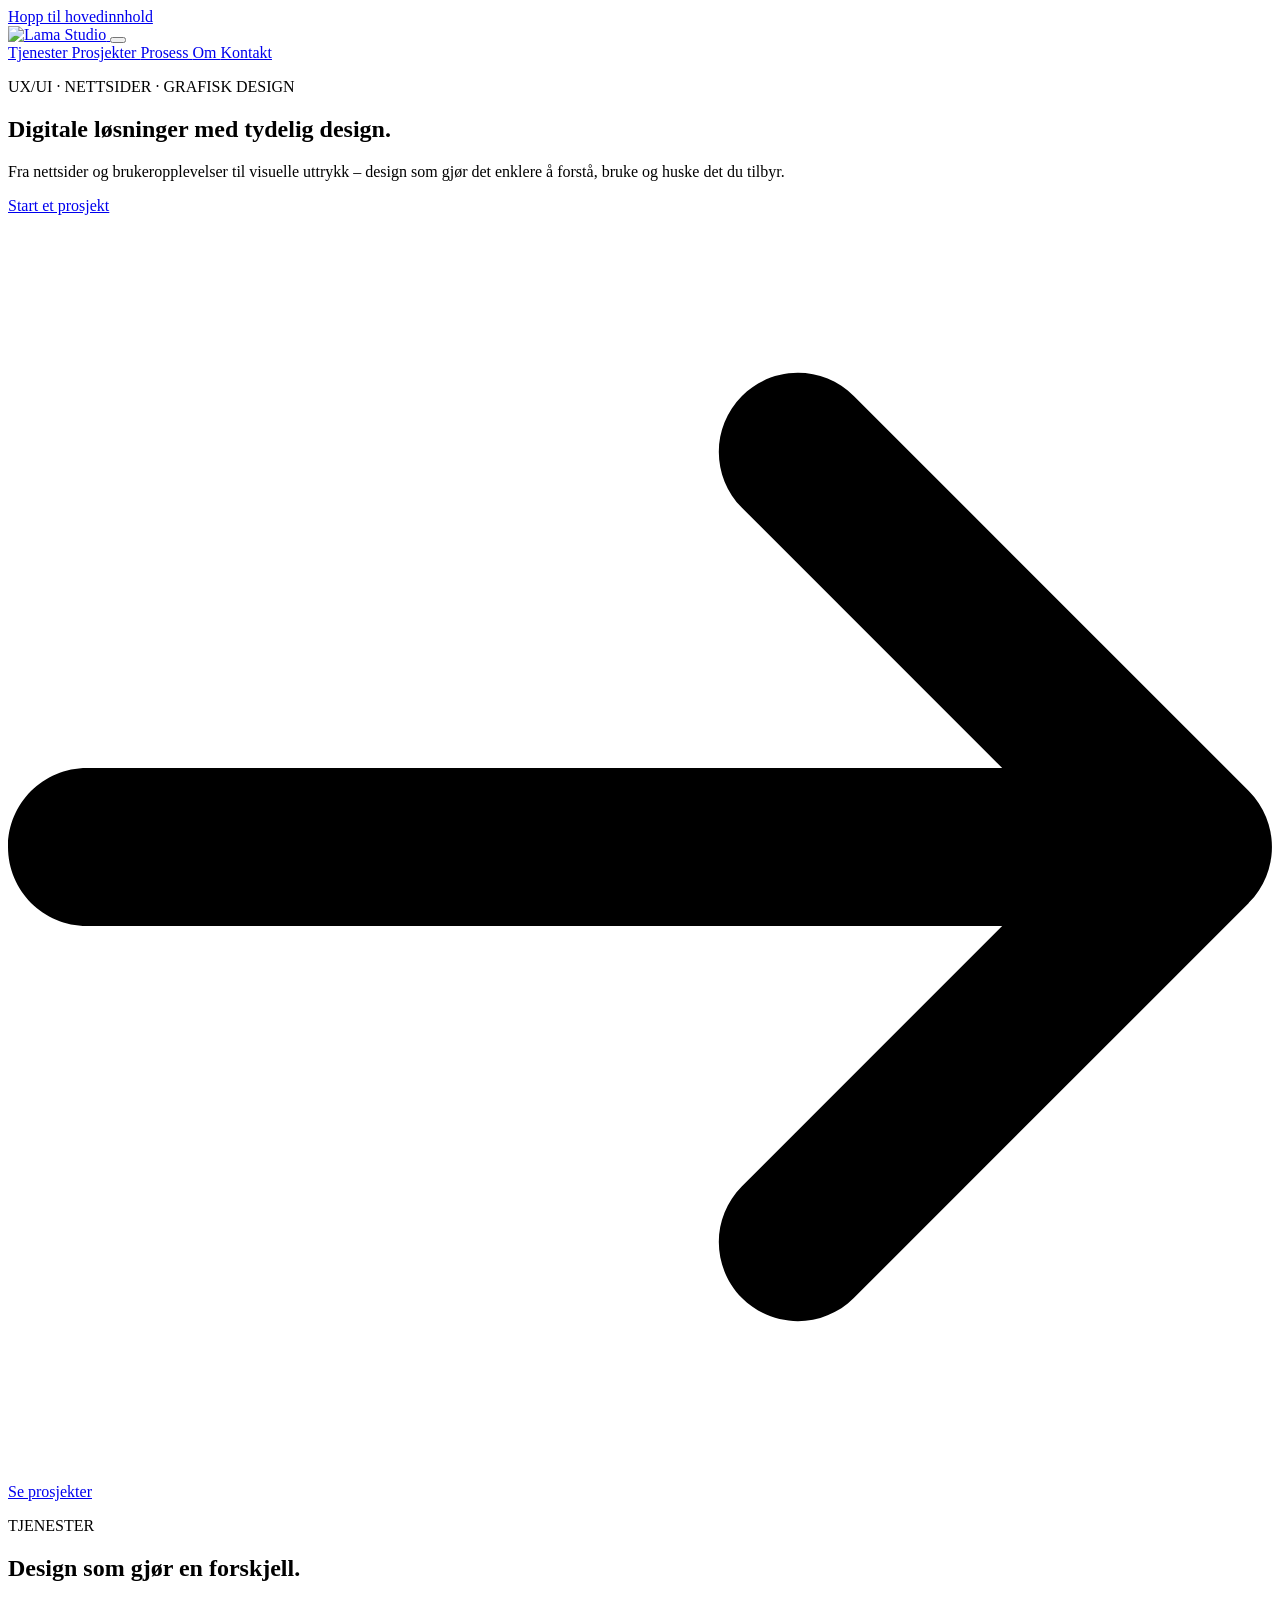
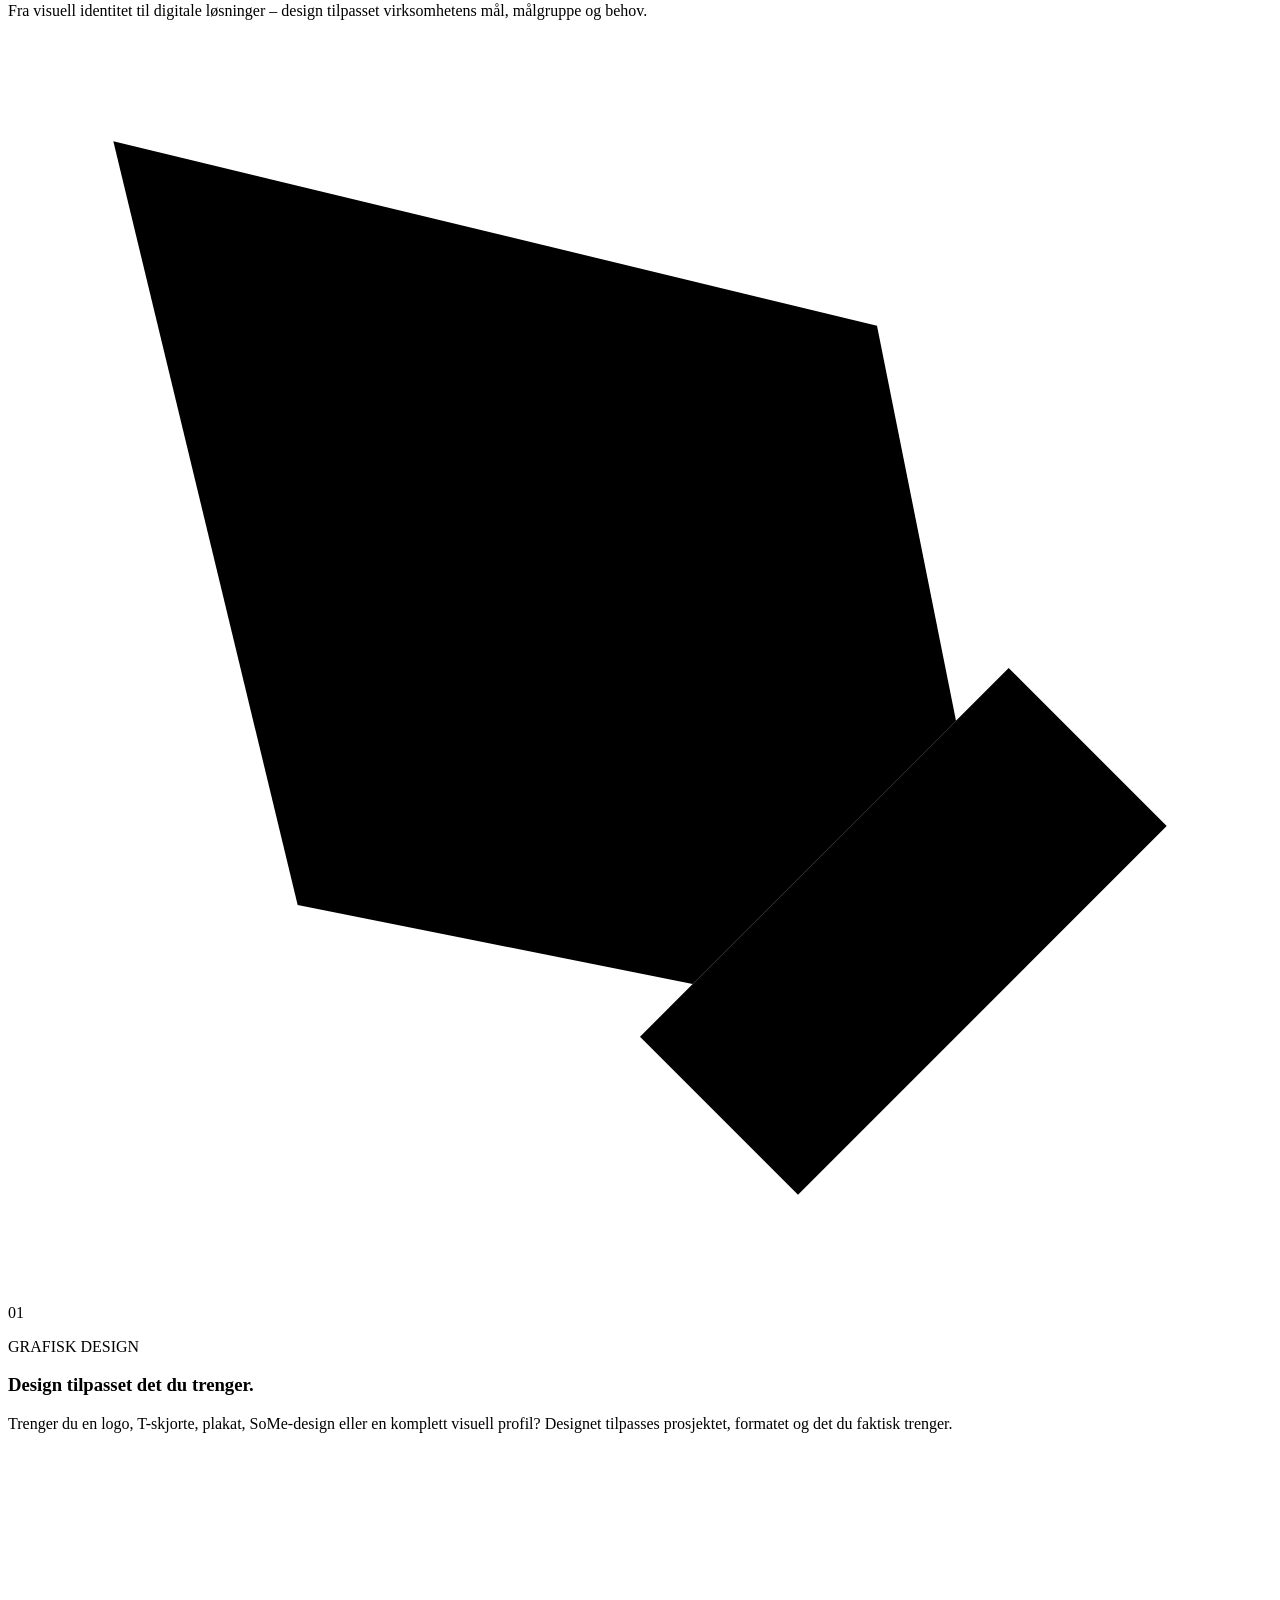
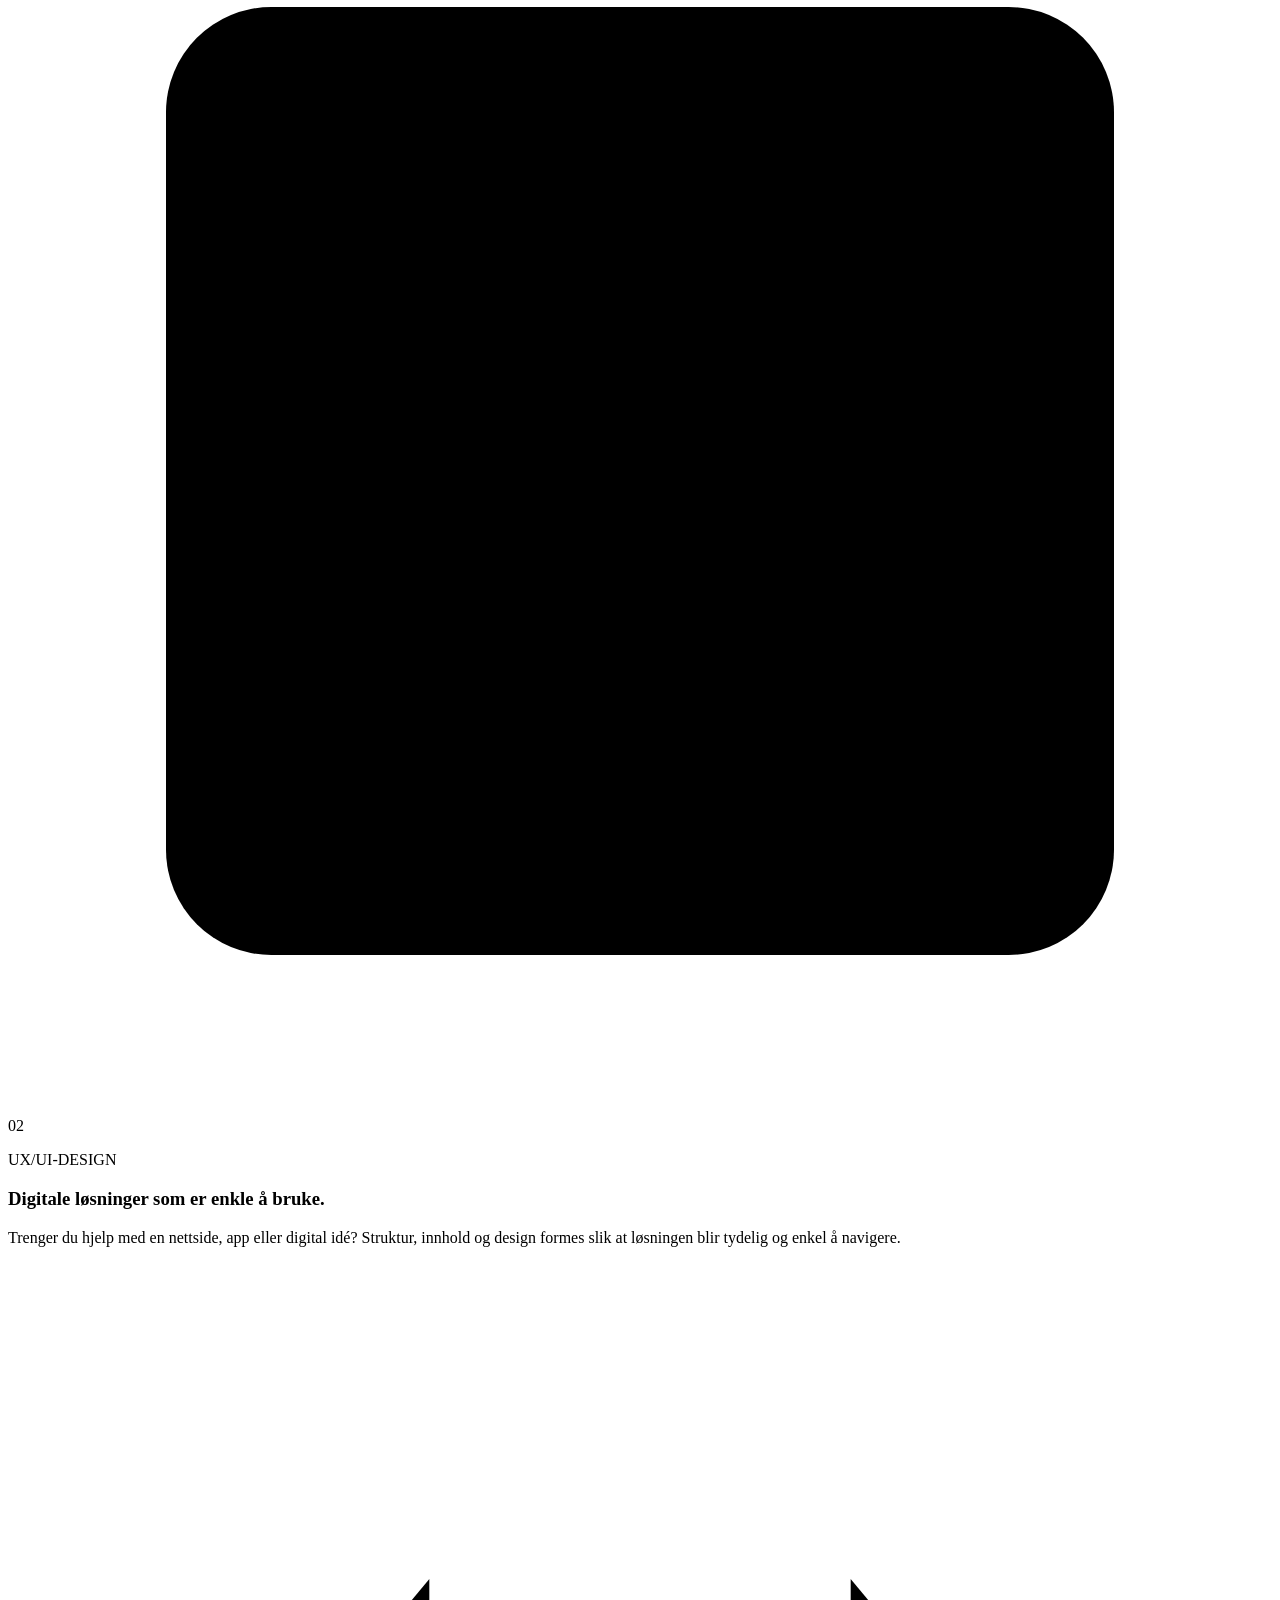
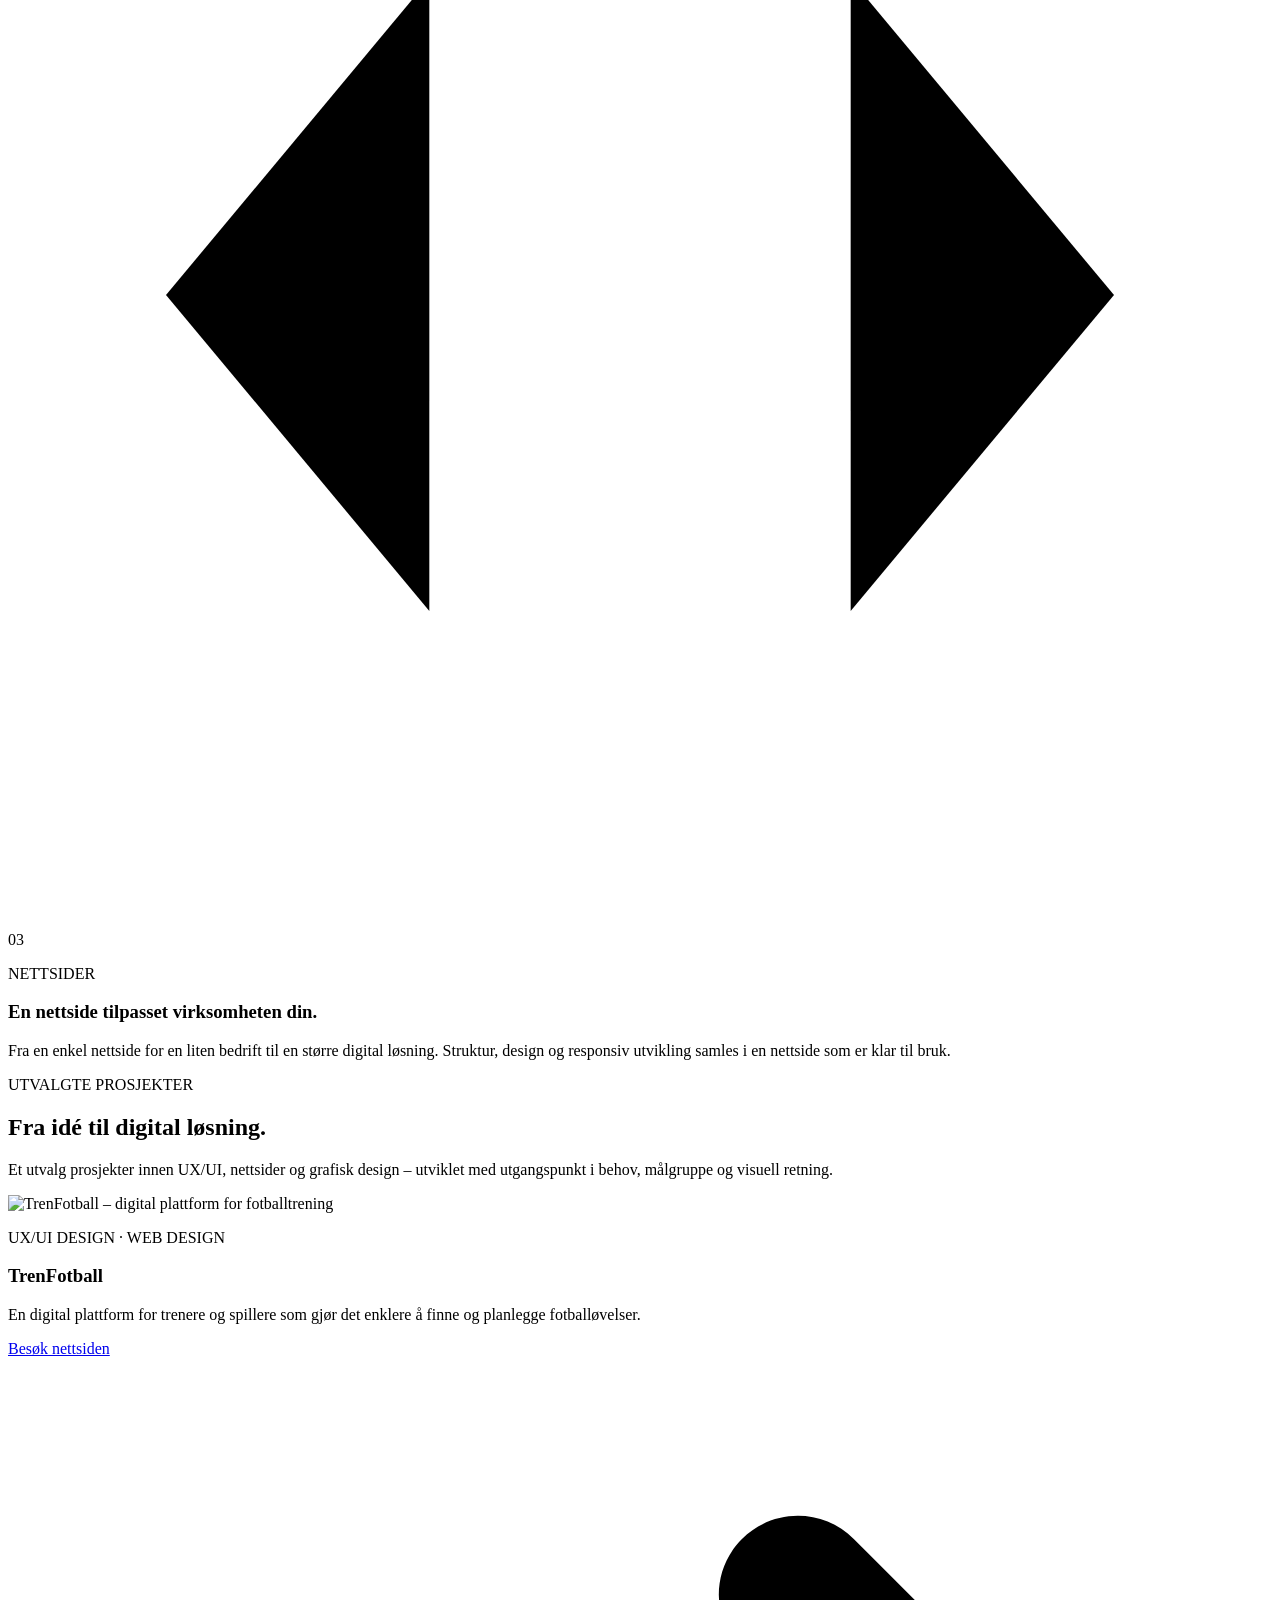
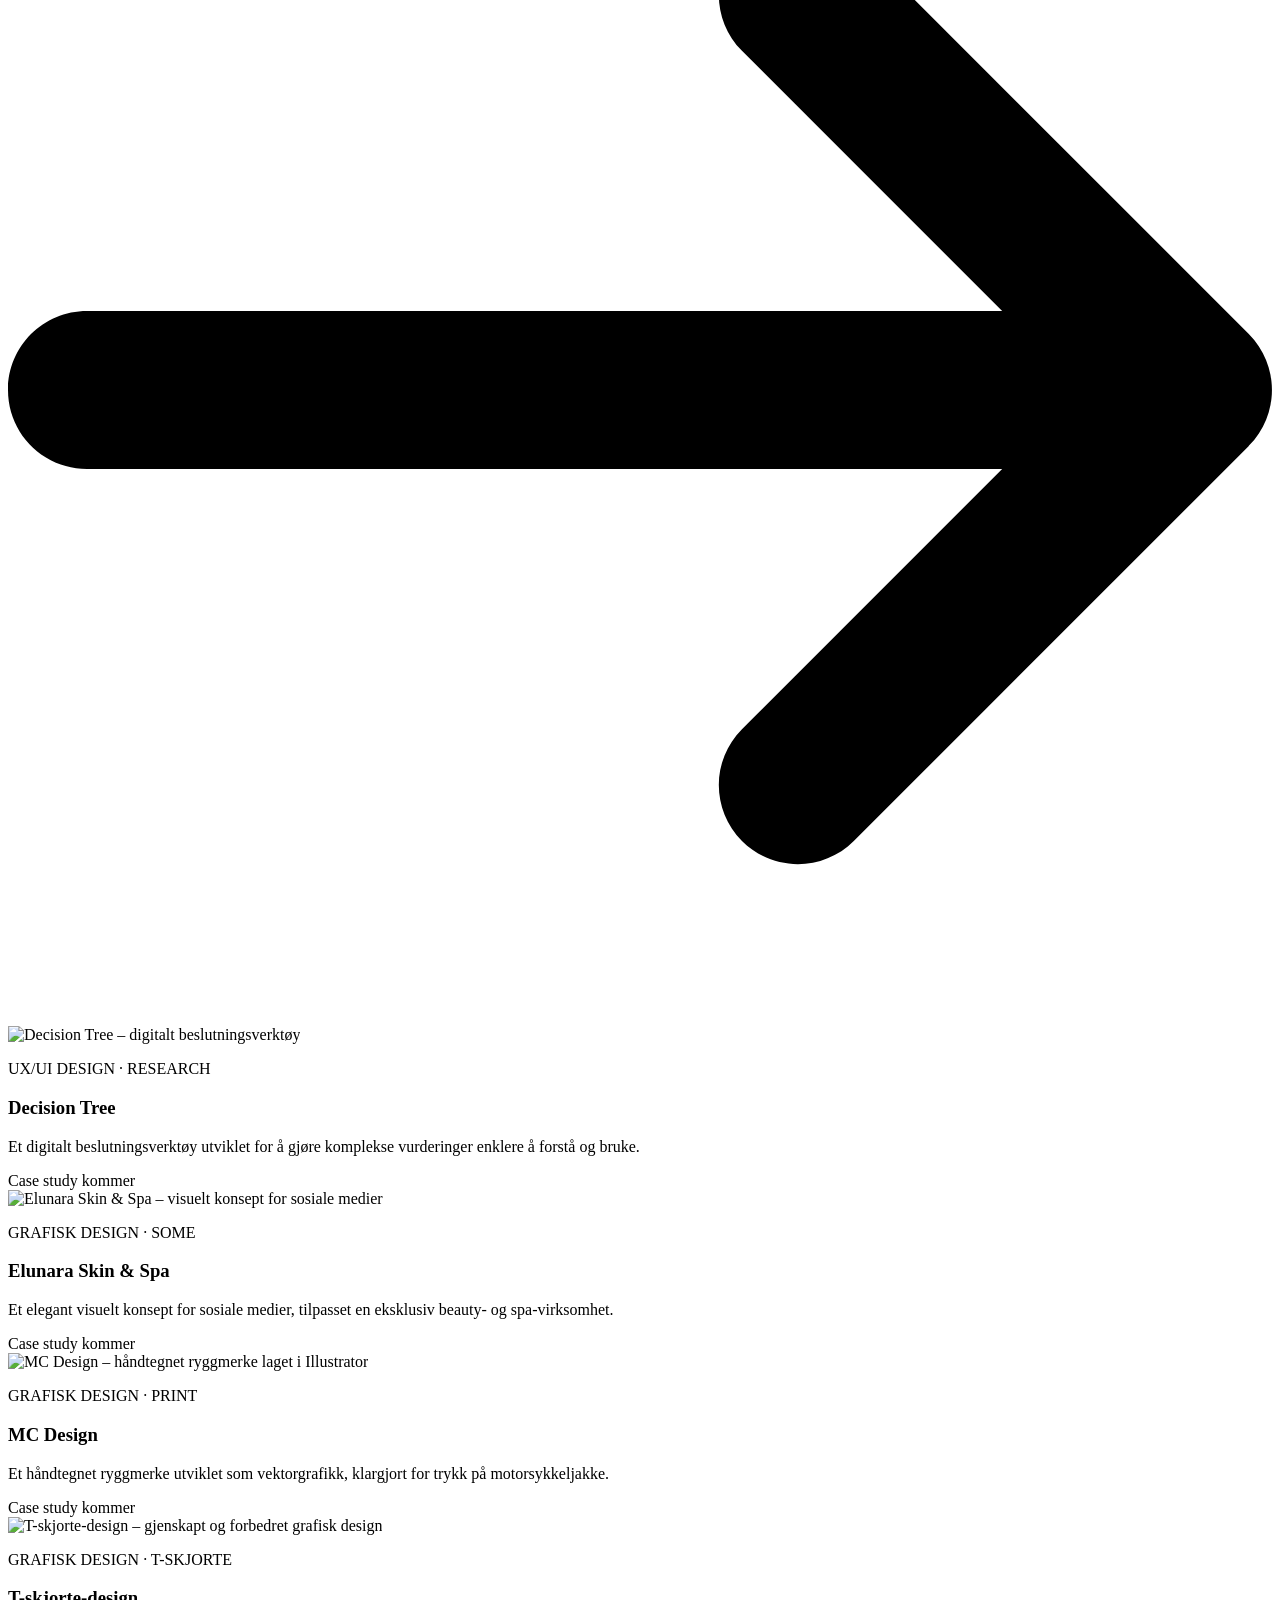
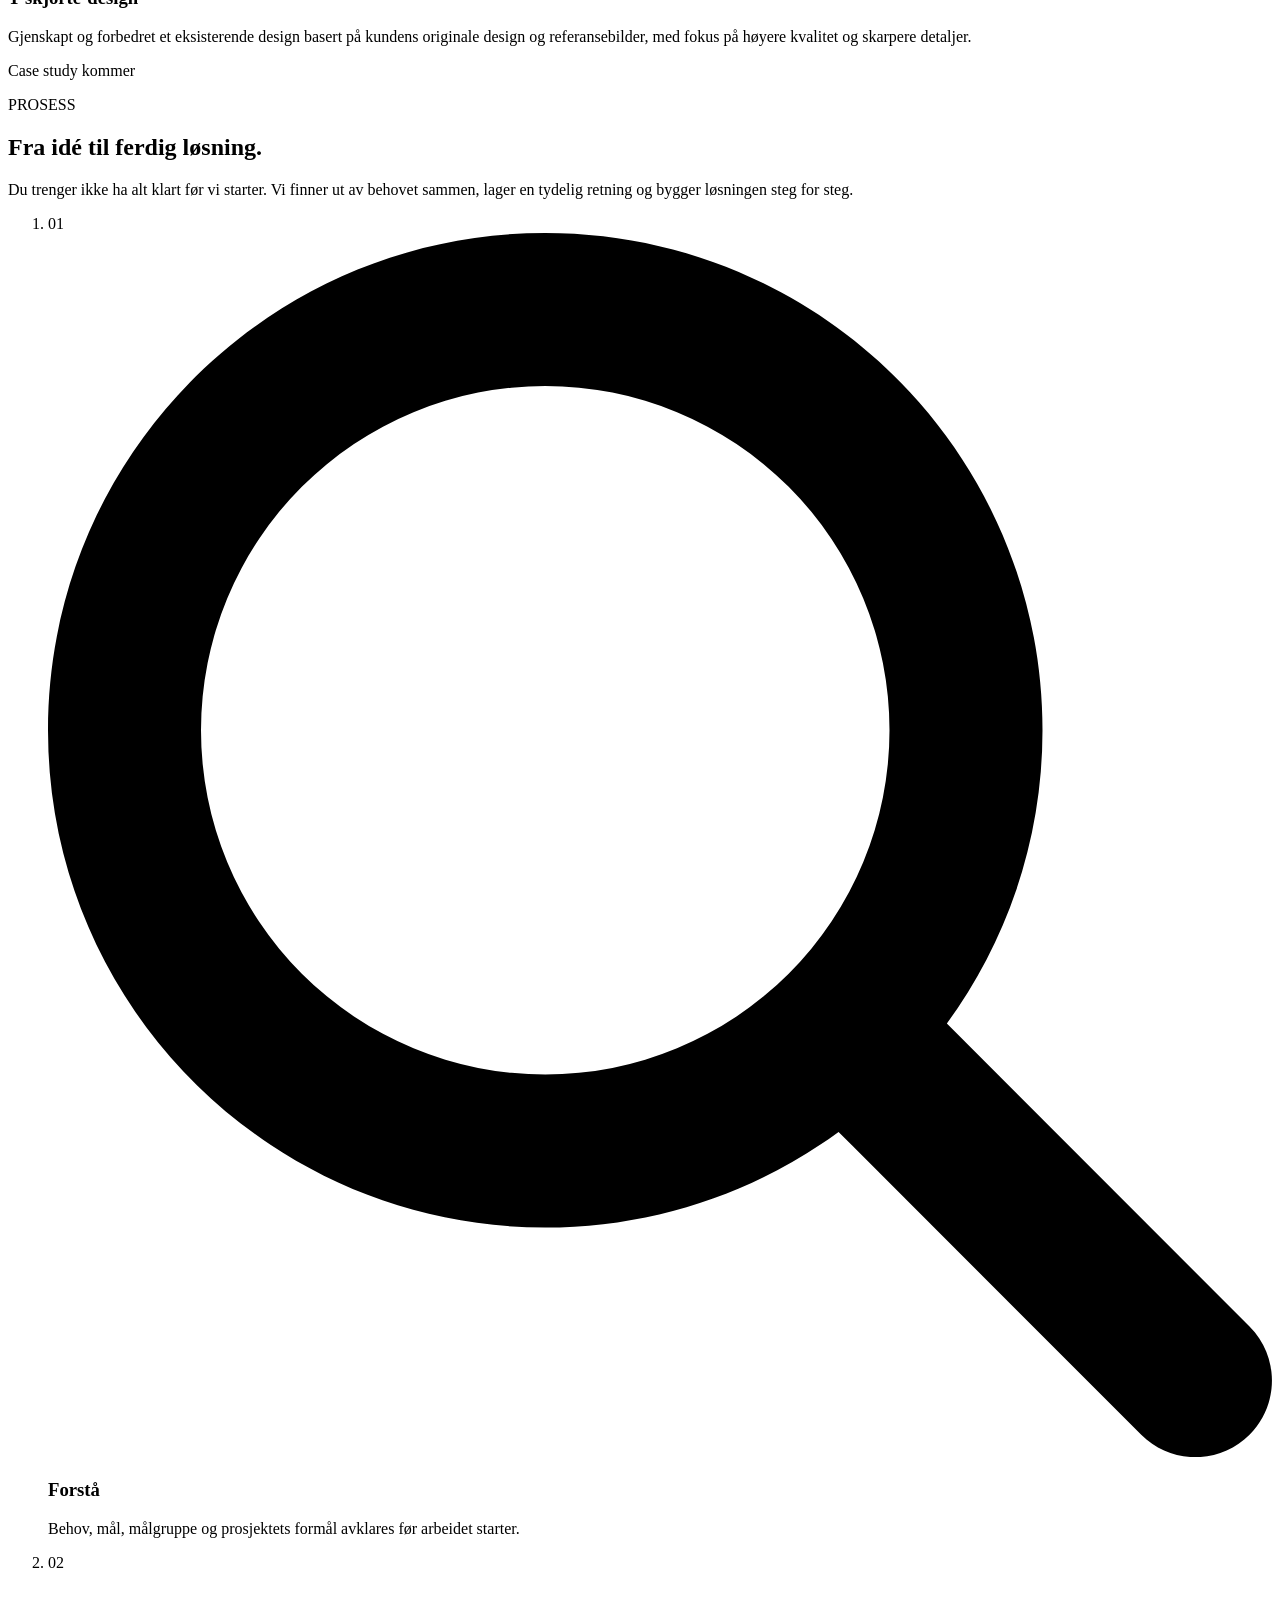
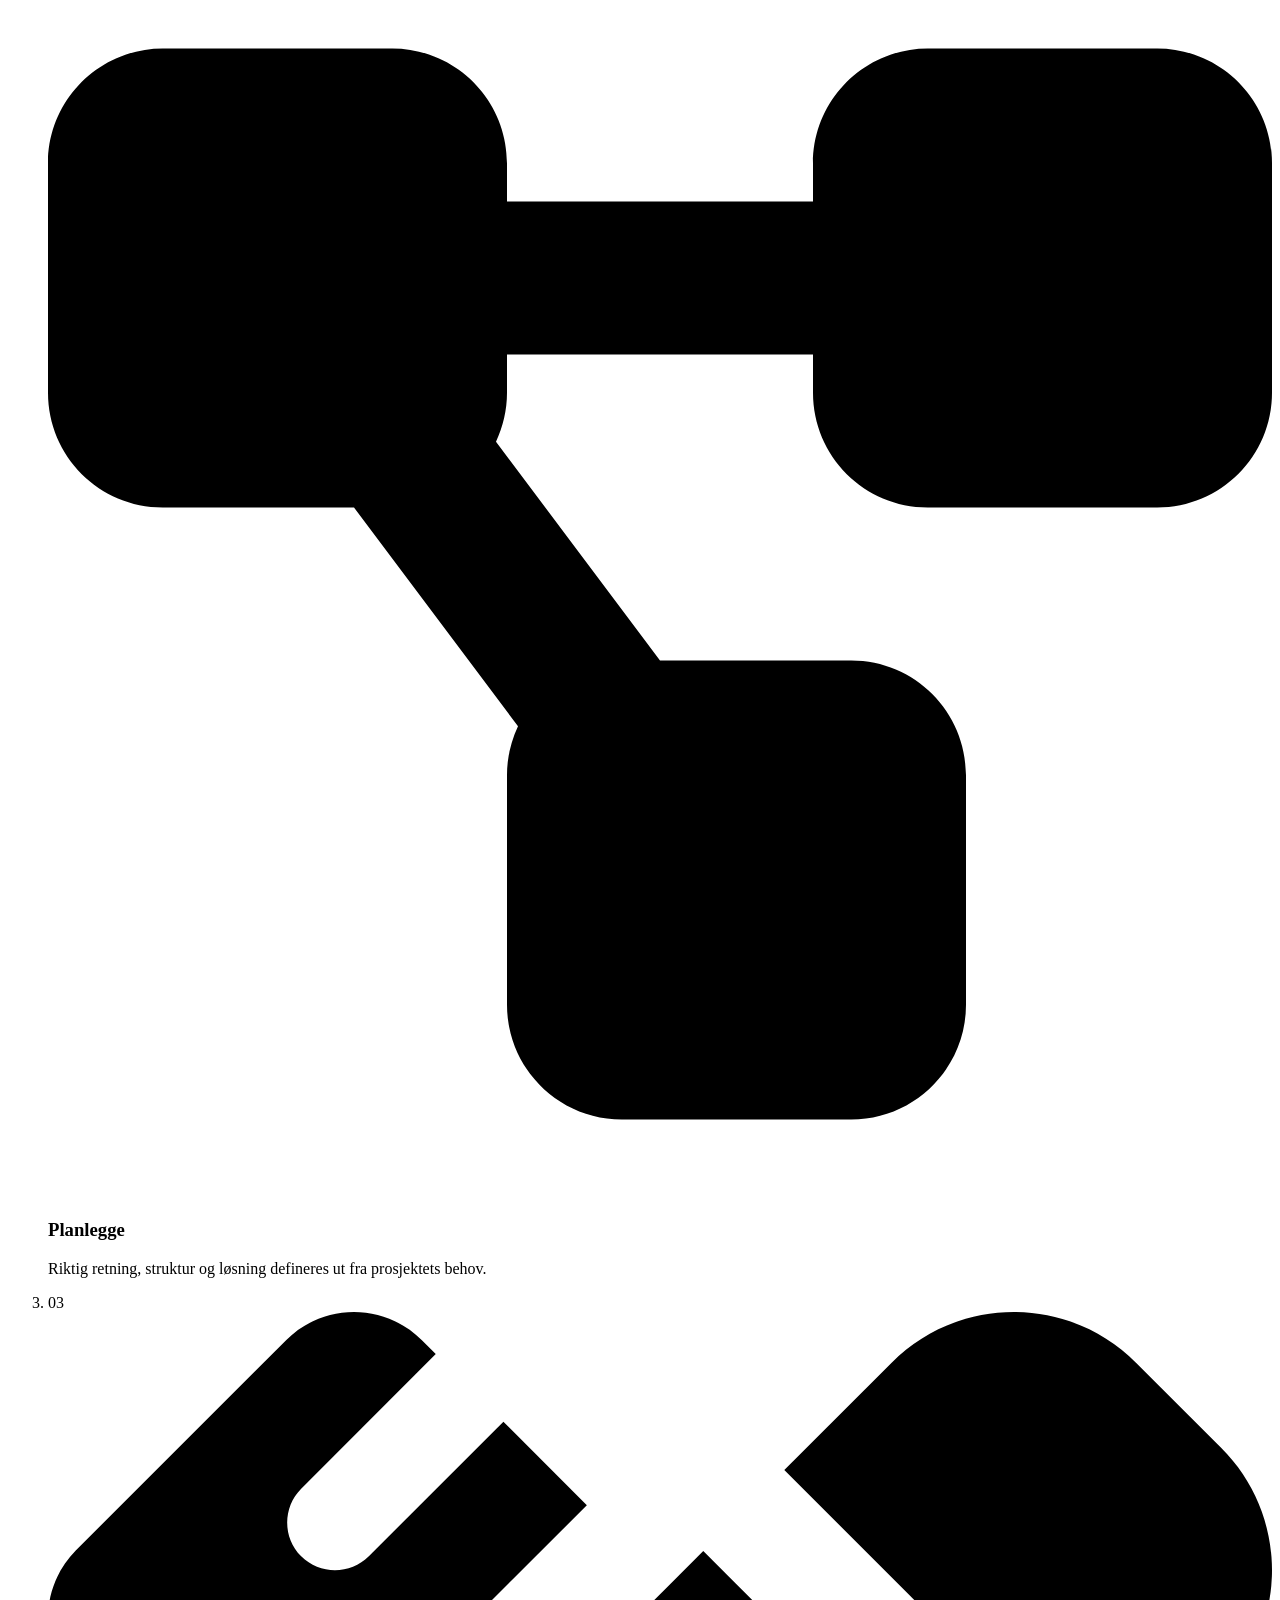
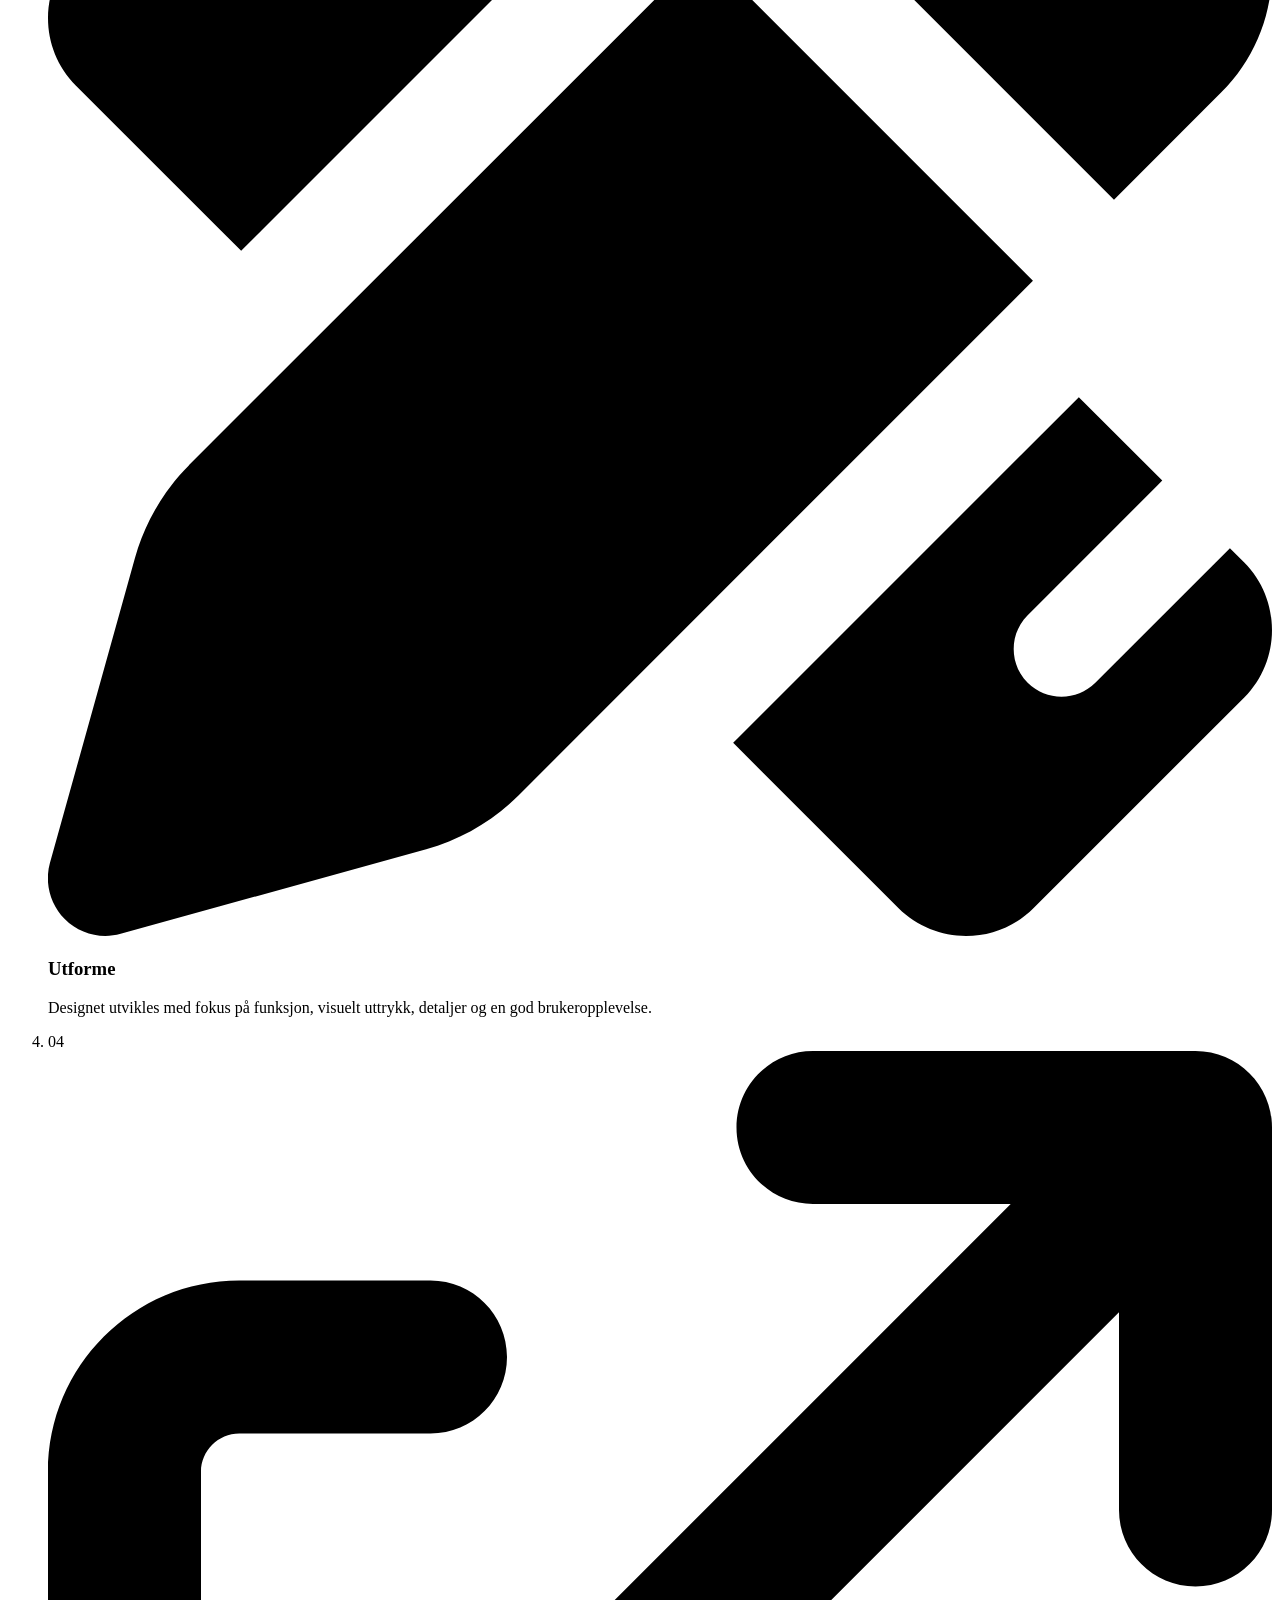
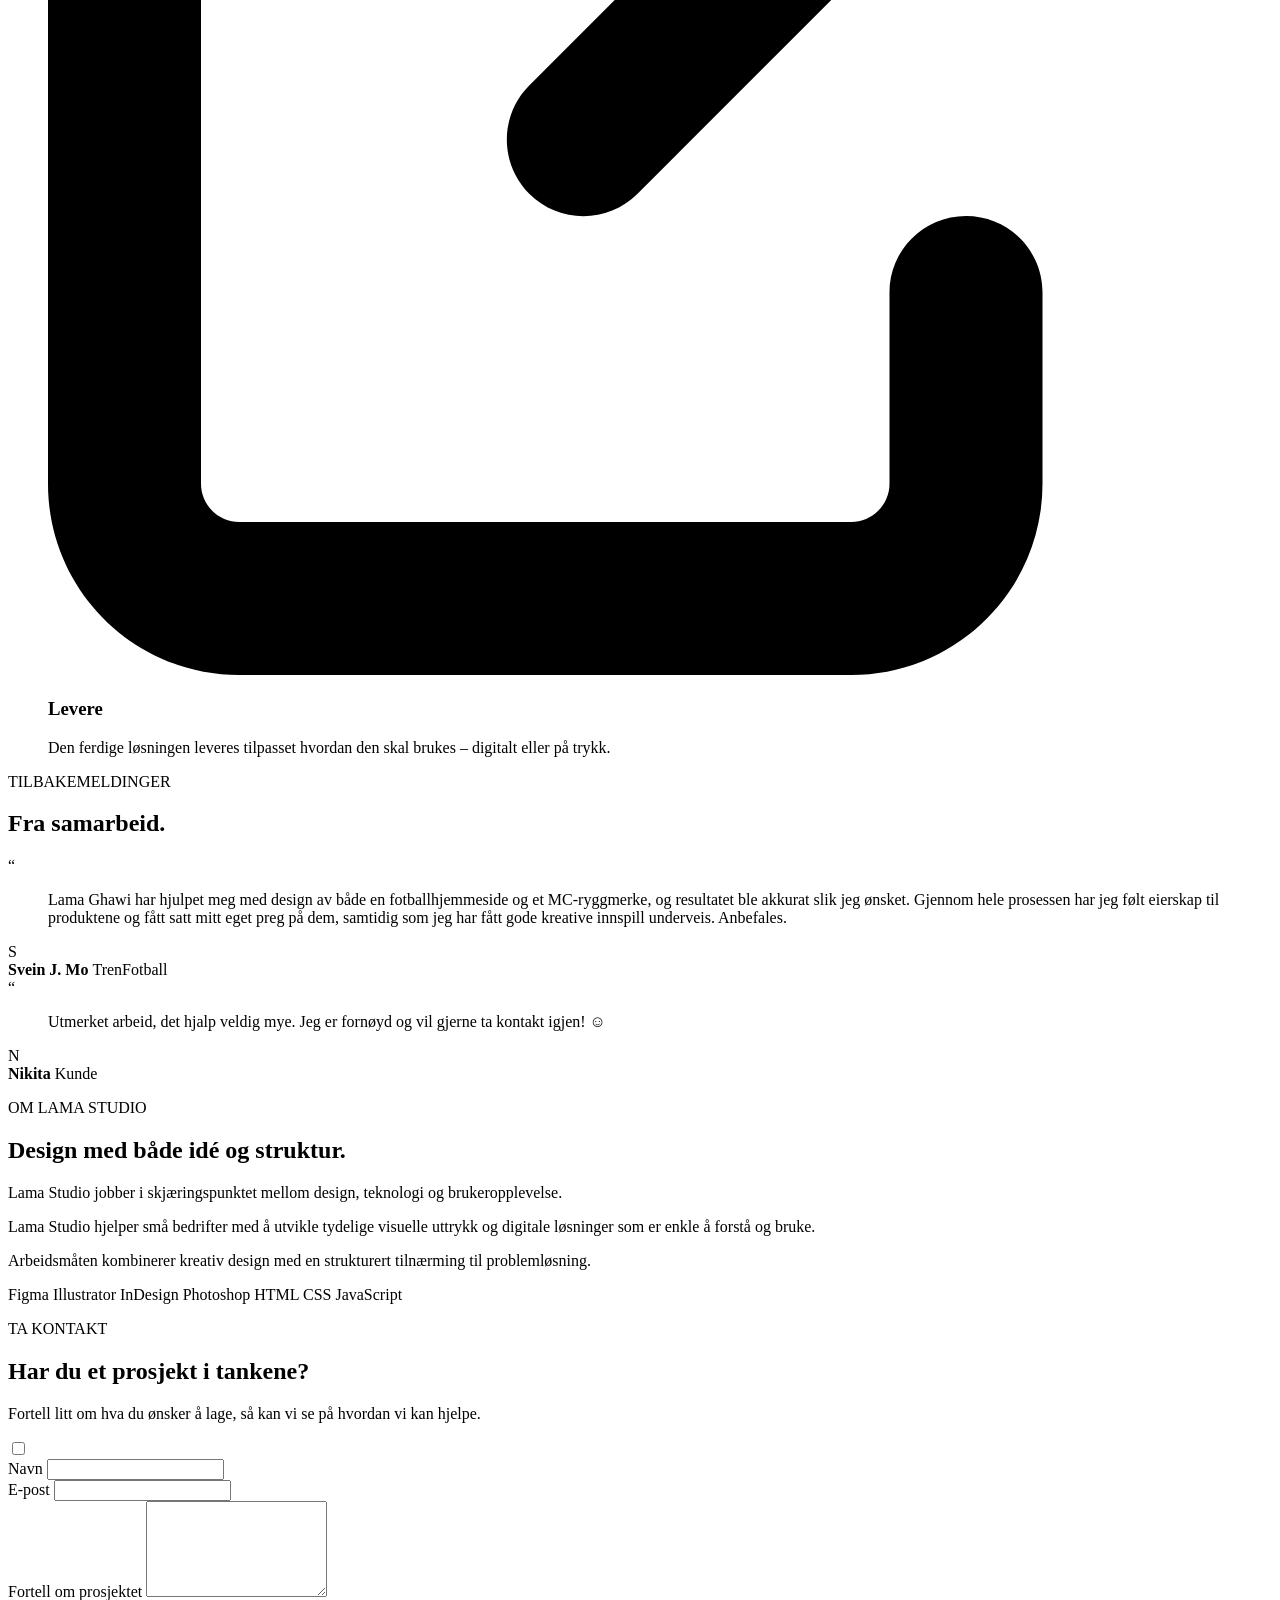
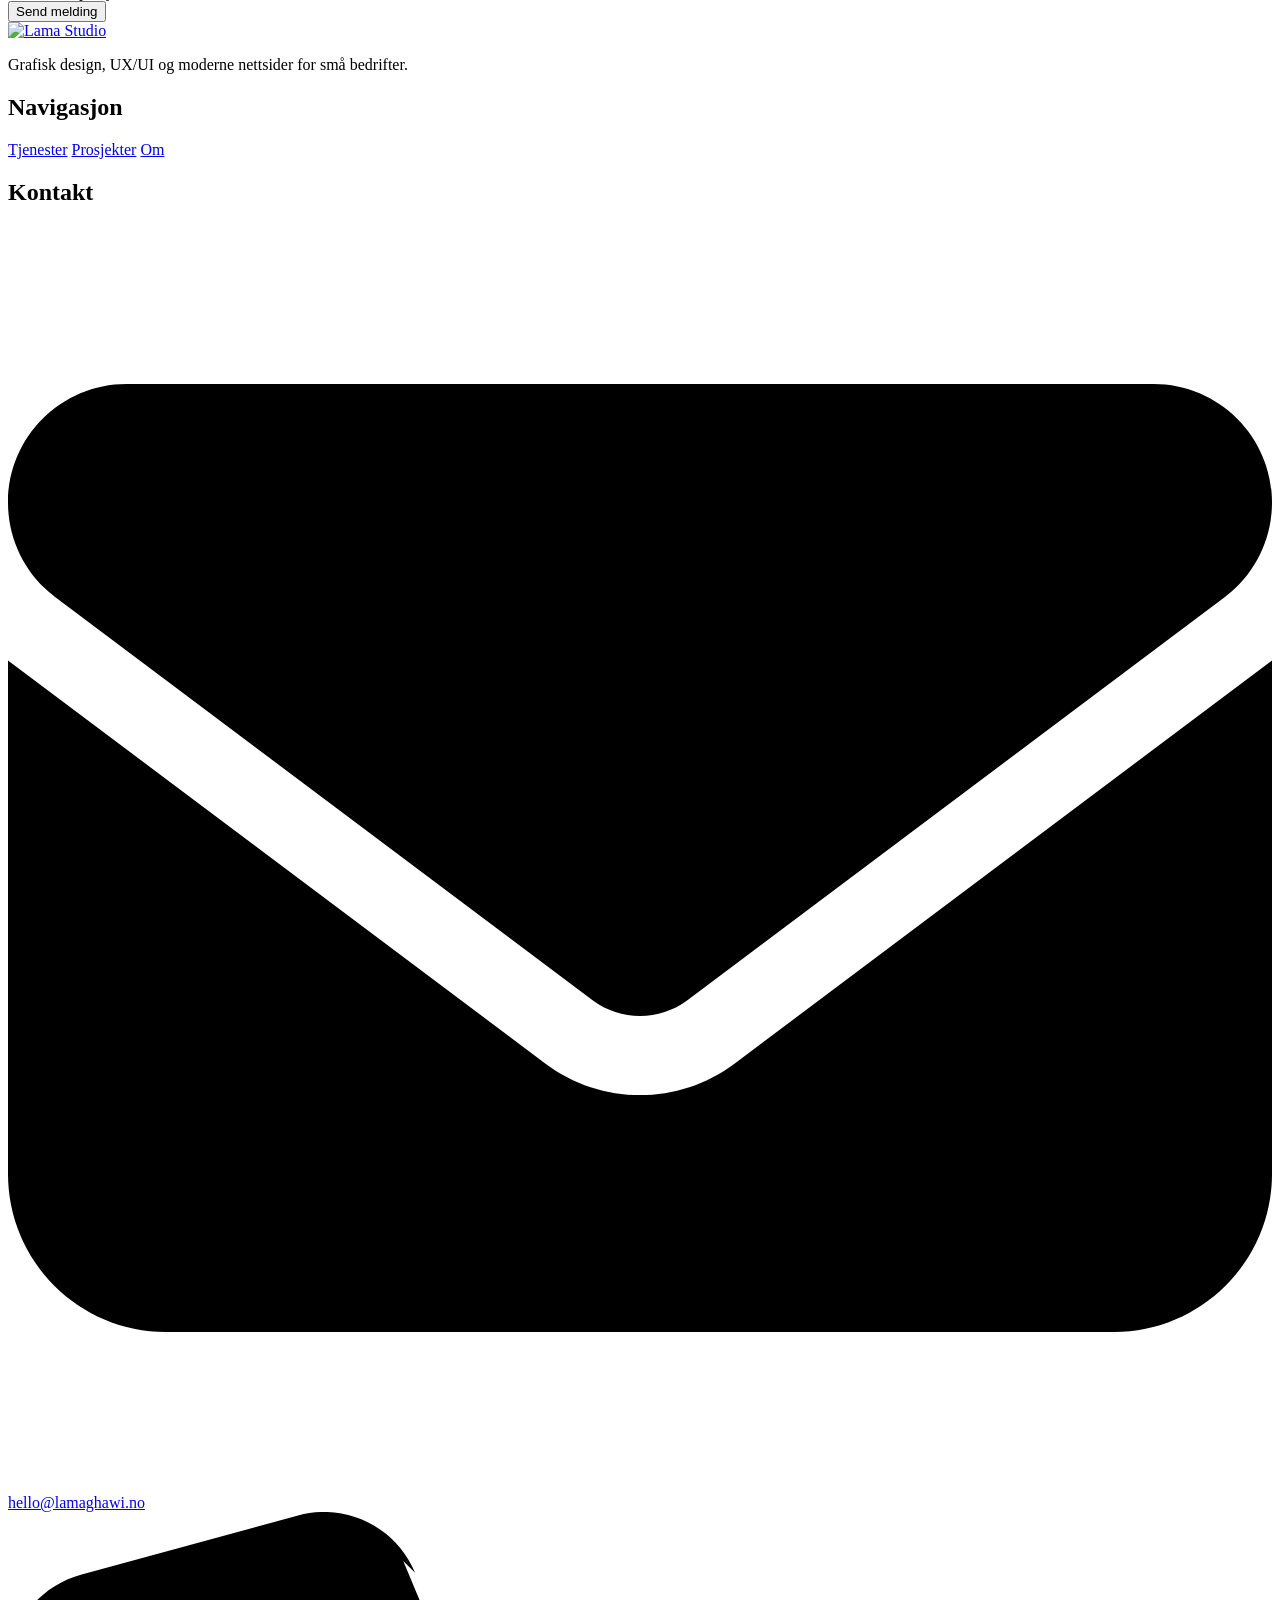
==== index.html @ ba7472ff "Add files via upload" ====
<!DOCTYPE html>
<html lang="no">

<head>
  <meta charset="UTF-8">

  <meta
    name="viewport"
    content="width=device-width, initial-scale=1.0"
  >

  <meta
    name="description"
    content="Lama Studio – grafisk design, UX/UI-design og moderne nettsider for små bedrifter."
  >

  <meta
    name="theme-color"
    content="#0D0D0D"
  >

  <title>Lama Studio — Design, UX/UI og nettsider</title>

  <!-- =================================================
       FONTS
  ================================================== -->

  <link rel="preconnect" href="https://fonts.googleapis.com">
  <link rel="preconnect" href="https://fonts.gstatic.com" crossorigin>

  <link
    href="https://fonts.googleapis.com/css2?family=Manrope:wght@400;500;600;700;800&display=swap"
    rel="stylesheet"
  >


  <!-- =================================================
       STYLESHEET
  ================================================== -->

  <link
    rel="stylesheet"
    href="css/main.css"
  >

</head>


<body id="top">


  <!-- =================================================
       SKIP LINK
  ================================================== -->

  <a
    class="skip-link"
    href="#main-content"
  >
    Hopp til hovedinnhold
  </a>


  <!-- =================================================
       HEADER
  ================================================== -->

  <header class="site-header">

    <div class="container header-inner">

      <!-- Logo -->

      <a
        href="#top"
        class="logo"
        aria-label="Lama Studio – gå til toppen"
      >
        <img
          src="assets/images/LOGO (2).png"
          alt="Lama Studio"
        >
      </a>


      <!-- Mobile menu button -->

      <button
        class="menu-toggle"
        type="button"
        aria-label="Åpne meny"
        aria-expanded="false"
        aria-controls="main-menu"
      >
        <span aria-hidden="true"></span>
        <span aria-hidden="true"></span>
        <span aria-hidden="true"></span>
      </button>


      <!-- Main navigation -->

      <nav
        class="main-nav"
        id="main-menu"
        aria-label="Hovedmeny"
      >

        <a href="#tjenester">
          Tjenester
        </a>

        <a href="#prosjekter">
          Prosjekter
        </a>

        <a href="#prosess">
          Prosess
        </a>

        <a href="#om">
          Om
        </a>

        <a
          href="#kontakt"
          class="nav-contact"
        >
          Kontakt
        </a>

      </nav>

    </div>

  </header>


  <!-- =================================================
       MAIN
  ================================================== -->

  <main id="main-content">


    <!-- =================================================
         HERO
    ================================================== -->

    <section
      class="hero"
      id="hero"
      aria-labelledby="hero-title"
    >

      <!-- Decorative background -->

      <div
        class="hero-light"
        aria-hidden="true"
      ></div>

      <div
        class="hero-light hero-light--secondary"
        aria-hidden="true"
      ></div>

      <div
        class="hero-noise"
        aria-hidden="true"
      ></div>


      <div class="container">

        <div class="hero-content">

          <p class="hero-eyebrow hero-reveal">
            <span aria-hidden="true"></span>
            UX/UI · NETTSIDER · GRAFISK DESIGN
          </p>


          <h1
            class="hero-title"
            id="hero-title"
          >

            <span class="hero-line hero-reveal">
              Digitale løsninger
            </span>

            <span class="hero-line hero-line--accent hero-reveal">
              med tydelig design.
            </span>

          </h1>


          <p class="hero-description hero-reveal">
            Fra nettsider og brukeropplevelser til visuelle uttrykk –
            design som gjør det enklere å forstå, bruke og huske det du tilbyr.
          </p>


          <div class="hero-actions hero-reveal">

            <a
              href="#kontakt"
              class="hero-btn hero-btn-primary"
            >

              <span>
                Start et prosjekt
              </span>

              <svg
                class="icon-arrow"
                xmlns="http://www.w3.org/2000/svg"
                viewBox="0 0 512 512"
                aria-hidden="true"
                focusable="false"
              >
                <path
                  d="M502.6 278.6c12.5-12.5 12.5-32.8 0-45.3l-160-160c-12.5-12.5-32.8-12.5-45.3 0s-12.5 32.8 0 45.3L402.7 224 32 224c-17.7 0-32 14.3-32 32s14.3 32 32 32l370.7 0-105.4 105.4c-12.5 12.5-12.5 32.8 0 45.3s32.8 12.5 45.3 0l160-160z"
                />
              </svg>

            </a>


            <a
              href="#prosjekter"
              class="hero-btn hero-btn-secondary"
            >
              Se prosjekter
            </a>

          </div>

        </div>

      </div>

    </section>


    <!-- =================================================
         SERVICES
    ================================================== -->

    <section
      class="services section"
      id="tjenester"
      aria-labelledby="services-title"
    >

      <div class="container">

        <header class="services-heading section-heading">

          <p class="services-eyebrow section-eyebrow">
            TJENESTER
          </p>

          <h2 id="services-title">
            Design som gjør
            <span>en forskjell.</span>
          </h2>

          <p>
            Fra visuell identitet til digitale løsninger –
            design tilpasset virksomhetens mål, målgruppe og behov.
          </p>

        </header>


        <div class="features">


          <!-- Service 01 -->

          <article class="service-card">

            <div class="service-visual">

              <div
                class="service-icon"
                aria-hidden="true"
              >

                <svg
                  viewBox="0 0 24 24"
                  focusable="false"
                >
                  <path d="M12 19l7-7 3 3-7 7-3-3z"/>
                  <path d="M18 13l-1.5-7.5L2 2l3.5 14.5L13 18l5-5z"/>
                  <path d="M2 2l7.586 7.586"/>
                  <circle
                    cx="11"
                    cy="11"
                    r="2"
                  />
                </svg>

              </div>

              <span>01</span>

            </div>


            <div class="service-content">

              <p class="service-meta">
                GRAFISK DESIGN
              </p>

              <h3 class="service-title">
                Design tilpasset det du trenger.
              </h3>

              <p>
                Trenger du en logo, T-skjorte, plakat, SoMe-design
                eller en komplett visuell profil? Designet tilpasses
                prosjektet, formatet og det du faktisk trenger.
              </p>

            </div>

          </article>


          <!-- Service 02 -->

          <article class="service-card">

            <div class="service-visual">

              <div
                class="service-icon"
                aria-hidden="true"
              >

                <svg
                  viewBox="0 0 24 24"
                  focusable="false"
                >
                  <rect
                    x="3"
                    y="3"
                    width="18"
                    height="18"
                    rx="2"
                  />

                  <line
                    x1="3"
                    y1="9"
                    x2="21"
                    y2="9"
                  />

                  <line
                    x1="9"
                    y1="9"
                    x2="9"
                    y2="21"
                  />
                </svg>

              </div>

              <span>02</span>

            </div>


            <div class="service-content">

              <p class="service-meta">
                UX/UI-DESIGN
              </p>

              <h3 class="service-title">
                Digitale løsninger som er enkle å bruke.
              </h3>

              <p>
                Trenger du hjelp med en nettside, app eller digital idé?
                Struktur, innhold og design formes slik at løsningen
                blir tydelig og enkel å navigere.
              </p>

            </div>

          </article>


          <!-- Service 03 -->

          <article class="service-card">

            <div class="service-visual">

              <div
                class="service-icon"
                aria-hidden="true"
              >

                <svg
                  viewBox="0 0 24 24"
                  focusable="false"
                >
                  <polyline points="8 6 3 12 8 18"/>
                  <polyline points="16 6 21 12 16 18"/>
                  <line
                    x1="13"
                    y1="4"
                    x2="11"
                    y2="20"
                  />
                </svg>

              </div>

              <span>03</span>

            </div>


            <div class="service-content">

              <p class="service-meta">
                NETTSIDER
              </p>

              <h3 class="service-title">
                En nettside tilpasset virksomheten din.
              </h3>

              <p>
                Fra en enkel nettside for en liten bedrift til en større
                digital løsning. Struktur, design og responsiv utvikling
                samles i en nettside som er klar til bruk.
              </p>

            </div>

          </article>


        </div>

      </div>

    </section>


    <!-- =================================================
         PROJECTS
    ================================================== -->

    <section
      class="projects section"
      id="prosjekter"
      aria-labelledby="projects-title"
    >

      <div class="container">

        <header class="projects-heading section-heading">

          <p class="projects-eyebrow section-eyebrow">
            UTVALGTE PROSJEKTER
          </p>

          <h2 id="projects-title">
            Fra idé til
            <span>digital løsning.</span>
          </h2>

          <p>
            Et utvalg prosjekter innen UX/UI, nettsider og grafisk design –
            utviklet med utgangspunkt i behov, målgruppe og visuell retning.
          </p>

        </header>


        <div class="projects-grid">


          <!-- =================================================
               PROJECT 01 — TRENFOTBALL
          ================================================== -->

          <article class="project-card">

            <div class="project-card-image">

              <img
                src="assets/images/TrenFotball (2).png"
                alt="TrenFotball – digital plattform for fotballtrening"
                loading="lazy"
              >

            </div>


            <div class="project-card-content">

              <p class="project-card-type">
                UX/UI DESIGN · WEB DESIGN
              </p>

              <h3>
                TrenFotball
              </h3>

              <p class="project-card-description">
                En digital plattform for trenere og spillere som gjør det
                enklere å finne og planlegge fotballøvelser.
              </p>


              <a
                class="project-card-link"
                href="https://trenfotball.no/"
                target="_blank"
                rel="noopener noreferrer"
                aria-label="Besøk TrenFotball – åpnes i ny fane"
              >

                <span>
                  Besøk nettsiden
                </span>

                <svg
                  class="icon-arrow"
                  xmlns="http://www.w3.org/2000/svg"
                  viewBox="0 0 512 512"
                  aria-hidden="true"
                  focusable="false"
                >
                  <path
                    d="M502.6 278.6c12.5-12.5 12.5-32.8 0-45.3l-160-160c-12.5-12.5-32.8-12.5-45.3 0s-12.5 32.8 0 45.3L402.7 224 32 224c-17.7 0-32 14.3-32 32s14.3 32 32 32l370.7 0-105.4 105.4c-12.5 12.5-12.5 32.8 0 45.3s32.8 12.5 45.3 0l160-160z"
                  />
                </svg>

              </a>

            </div>

          </article>


          <!-- =================================================
               PROJECT 02 — DECISION TREE
          ================================================== -->

          <article class="project-card">

            <div class="project-card-image">

              <img
                src="assets/images/decision-tree.png"
                alt="Decision Tree – digitalt beslutningsverktøy"
                loading="lazy"
              >

            </div>


            <div class="project-card-content">

              <p class="project-card-type">
                UX/UI DESIGN · RESEARCH
              </p>

              <h3>
                Decision Tree
              </h3>

              <p class="project-card-description">
                Et digitalt beslutningsverktøy utviklet for å gjøre
                komplekse vurderinger enklere å forstå og bruke.
              </p>


              <span class="project-card-status">
                Case study kommer
              </span>

            </div>

          </article>


          <!-- =================================================
               PROJECT 03 — ELUNARA
          ================================================== -->

          <article class="project-card">

            <div class="project-card-image">

              <img
                src="assets/images/elunara.jpg"
                alt="Elunara Skin & Spa – visuelt konsept for sosiale medier"
                loading="lazy"
              >

            </div>


            <div class="project-card-content">

              <p class="project-card-type">
                GRAFISK DESIGN · SOME
              </p>

              <h3>
                Elunara Skin &amp; Spa
              </h3>

              <p class="project-card-description">
                Et elegant visuelt konsept for sosiale medier, tilpasset
                en eksklusiv beauty- og spa-virksomhet.
              </p>


              <span class="project-card-status">
                Case study kommer
              </span>

            </div>

          </article>


          <!-- =================================================
               PROJECT 04 — MC DESIGN
          ================================================== -->

          <article class="project-card">

            <div class="project-card-image">

              <img
                src="assets/images/mc-design.png"
                alt="MC Design – håndtegnet ryggmerke laget i Illustrator"
                loading="lazy"
              >

            </div>


            <div class="project-card-content">

              <p class="project-card-type">
                GRAFISK DESIGN · PRINT
              </p>

              <h3>
                MC Design
              </h3>

              <p class="project-card-description">
                Et håndtegnet ryggmerke utviklet som vektorgrafikk,
                klargjort for trykk på motorsykkeljakke.
              </p>


              <span class="project-card-status">
                Case study kommer
              </span>

            </div>

          </article>


          <!-- =================================================
               PROJECT 05 — T-SKJORTE DESIGN
          ================================================== -->

          <article class="project-card">

            <div class="project-card-image">

              <img
                src="assets/images/T-skjorte-design.png"
                alt="T-skjorte-design – gjenskapt og forbedret grafisk design"
                loading="lazy"
              >

            </div>


            <div class="project-card-content">

              <p class="project-card-type">
                GRAFISK DESIGN · T-SKJORTE
              </p>

              <h3>
                T-skjorte-design
              </h3>

              <p class="project-card-description">
                Gjenskapt og forbedret et eksisterende design basert på
                kundens originale design og referansebilder, med fokus
                på høyere kvalitet og skarpere detaljer.
              </p>


              <span class="project-card-status">
                Case study kommer
              </span>

            </div>

          </article>


        </div>

      </div>

    </section>


    <!-- =================================================
         PROCESS
    ================================================== -->

    <section
      class="process section"
      id="prosess"
      aria-labelledby="process-title"
    >

      <div class="container">

        <header class="process-heading section-heading">

          <p class="section-eyebrow">
            PROSESS
          </p>

          <h2 id="process-title">
            Fra idé til ferdig løsning.
          </h2>

          <p>
            Du trenger ikke ha alt klart før vi starter.
            Vi finner ut av behovet sammen, lager en tydelig retning
            og bygger løsningen steg for steg.
          </p>

        </header>


        <ol class="process-list">


          <!-- Process 01 -->

          <li class="process-step">

            <div class="process-visual">

              <span class="process-number">
                01
              </span>

              <span
                class="process-icon"
                aria-hidden="true"
              >

                <svg
                  xmlns="http://www.w3.org/2000/svg"
                  viewBox="0 0 512 512"
                  focusable="false"
                >
                  <path
                    d="M416 208c0 45.9-14.9 88.3-40 122.7L502.6 457.4c12.5 12.5 12.5 32.8 0 45.3s-32.8 12.5-45.3 0L330.7 376C296.3 401.1 253.9 416 208 416 93.1 416 0 322.9 0 208S93.1 0 208 0 416 93.1 416 208zM208 352a144 144 0 1 0 0-288 144 144 0 1 0 0 288z"
                  />
                </svg>

              </span>

            </div>


            <div class="process-content">

              <h3>
                Forstå
              </h3>

              <p>
                Behov, mål, målgruppe og prosjektets formål
                avklares før arbeidet starter.
              </p>

            </div>

          </li>


          <!-- Process 02 -->

          <li class="process-step">

            <div class="process-visual">

              <span class="process-number">
                02
              </span>

              <span
                class="process-icon"
                aria-hidden="true"
              >

                <svg
                  xmlns="http://www.w3.org/2000/svg"
                  viewBox="0 0 512 512"
                  focusable="false"
                >
                  <path
                    d="M0 80C0 53.5 21.5 32 48 32l96 0c26.5 0 48 21.5 48 48l0 16 128 0 0-16c0-26.5 21.5-48 48-48l96 0c26.5 0 48 21.5 48 48l0 96c0 26.5-21.5 48-48 48l-96 0c-26.5 0-48-21.5-48-48l0-16-128 0 0 16c0 7.3-1.7 14.3-4.6 20.5l68.6 91.5 80 0c26.5 0 48 21.5 48 48l0 96c0 26.5-21.5 48-48 48l-96 0c-26.5 0-48-21.5-48-48l0-96c0-7.3 1.7-14.3 4.6-20.5L128 224 48 224c-26.5 0-48-21.5-48-48L0 80z"
                  />
                </svg>

              </span>

            </div>


            <div class="process-content">

              <h3>
                Planlegge
              </h3>

              <p>
                Riktig retning, struktur og løsning defineres
                ut fra prosjektets behov.
              </p>

            </div>

          </li>


          <!-- Process 03 -->

          <li class="process-step">

            <div class="process-visual">

              <span class="process-number">
                03
              </span>

              <span
                class="process-icon"
                aria-hidden="true"
              >

                <svg
                  xmlns="http://www.w3.org/2000/svg"
                  viewBox="0 0 512 512"
                  focusable="false"
                >
                  <path
                    d="M404 0c19.2 0 37.6 7.6 51.1 21.2l35.7 35.7C504.4 70.4 512 88.8 512 108s-7.6 37.6-21.2 51.1L445.9 204 308 66.1 352.9 21.2C366.4 7.6 384.8 0 404 0zM58.9 315.1L274.1 100 412 237.9 196.9 453.1c-10.7 10.7-24.1 18.5-38.7 22.6L30.4 511.1c-8.3 2.3-17.3 0-23.4-6.2s-8.5-15.1-6.2-23.4L36.4 353.8c4.1-14.6 11.8-27.9 22.6-38.7zM225.4 80.8L80.8 225.4 11.7 156.3c-15.6-15.6-15.6-40.9 0-56.6l88-88c15.6-15.6 40.9-15.6 56.6 0l5.9 5.9-56.3 56.3c-7.8 7.8-7.8 20.5 0 28.3s20.5 7.8 28.3 0l56.3-56.3 34.9 34.9zM431.2 286.6l34.9 34.9-56.3 56.3c-7.8 7.8-7.8 20.5 0 28.3s20.5 7.8 28.3 0l56.3-56.3 5.9 5.9c15.6 15.6 15.6 40.9 0 56.6l-88 88c-15.6 15.6-40.9 15.6-56.6 0l-69.1-69.1 144.6-144.6z"
                  />
                </svg>

              </span>

            </div>


            <div class="process-content">

              <h3>
                Utforme
              </h3>

              <p>
                Designet utvikles med fokus på funksjon,
                visuelt uttrykk, detaljer og en god brukeropplevelse.
              </p>

            </div>

          </li>


          <!-- Process 04 -->

          <li class="process-step">

            <div class="process-visual">

              <span class="process-number">
                04
              </span>

              <span
                class="process-icon"
                aria-hidden="true"
              >

                <svg
                  xmlns="http://www.w3.org/2000/svg"
                  viewBox="0 0 512 512"
                  focusable="false"
                >
                  <path
                    d="M320 0c-17.7 0-32 14.3-32 32s14.3 32 32 32l82.7 0-201.4 201.4c-12.5 12.5-12.5 32.8 0 45.3s32.8 12.5 45.3 0L448 109.3 448 192c0 17.7 14.3 32 32 32s32-14.3 32-32l0-160c0-17.7-14.3-32-32-32L320 0zM80 96C35.8 96 0 131.8 0 176L0 432c0 44.2 35.8 80 80 80l256 0c44.2 0 80-35.8 80-80l0-80c0-17.7-14.3-32-32-32s-32 14.3-32 32l0 80c0 8.8-7.2 16-16 16L80 448c-8.8 0-16-7.2-16-16l0-256c0-8.8 7.2-16 16-16l80 0c17.7 0 32-14.3 32-32s-14.3-32-32-32L80 96z"
                  />
                </svg>

              </span>

            </div>


            <div class="process-content">

              <h3>
                Levere
              </h3>

              <p>
                Den ferdige løsningen leveres tilpasset hvordan
                den skal brukes – digitalt eller på trykk.
              </p>

            </div>

          </li>


        </ol>

      </div>

    </section>


    <!-- =================================================
         TESTIMONIALS
    ================================================== -->

    <section
      class="testimonials section"
      aria-labelledby="testimonials-title"
    >

      <div class="container">

        <header class="section-heading">

          <p class="section-eyebrow">
            TILBAKEMELDINGER
          </p>

          <h2 id="testimonials-title">
            Fra samarbeid.
          </h2>

        </header>


        <div class="testimonials-grid">


          <!-- Testimonial 01 -->

          <article class="testimonial-card">

            <span
              class="quote-icon"
              aria-hidden="true"
            >
              “
            </span>

            <blockquote>
              Lama Ghawi har hjulpet meg med design av både en
              fotballhjemmeside og et MC-ryggmerke, og resultatet ble
              akkurat slik jeg ønsket. Gjennom hele prosessen har jeg
              følt eierskap til produktene og fått satt mitt eget preg
              på dem, samtidig som jeg har fått gode kreative innspill
              underveis. Anbefales.
            </blockquote>


            <footer class="testimonial-author">

              <div
                class="author-avatar"
                aria-hidden="true"
              >
                S
              </div>

              <div>

                <strong>
                  Svein J. Mo
                </strong>

                <span>
                  TrenFotball
                </span>

              </div>

            </footer>

          </article>


          <!-- Testimonial 02 -->

          <article class="testimonial-card">

            <span
              class="quote-icon"
              aria-hidden="true"
            >
              “
            </span>

            <blockquote>
              Utmerket arbeid, det hjalp veldig mye.
              Jeg er fornøyd og vil gjerne ta kontakt igjen! ☺️
            </blockquote>


            <footer class="testimonial-author">

              <div
                class="author-avatar"
                aria-hidden="true"
              >
                N
              </div>

              <div>

                <strong>
                  Nikita
                </strong>

                <span>
                  Kunde
                </span>

              </div>

            </footer>

          </article>


        </div>

      </div>

    </section>


    <!-- =================================================
         ABOUT
    ================================================== -->

    <section
      class="about section"
      id="om"
      aria-labelledby="about-title"
    >

      <div class="container">

        <div class="about-layout">


          <header class="about-heading">

            <p class="section-eyebrow">
              OM LAMA STUDIO
            </p>

            <h2 id="about-title">
              Design med både
              <span>idé og struktur.</span>
            </h2>

          </header>


          <div class="about-content">

            <p class="about-lead">
              Lama Studio jobber i skjæringspunktet mellom design,
              teknologi og brukeropplevelse.
            </p>

            <p>
              Lama Studio hjelper små bedrifter med å utvikle tydelige
              visuelle uttrykk og digitale løsninger som er enkle
              å forstå og bruke.
            </p>

            <p>
              Arbeidsmåten kombinerer kreativ design med en
              strukturert tilnærming til problemløsning.
            </p>


            <div
              class="skills-list"
              aria-label="Kompetanseområder"
            >

              <span>Figma</span>
              <span>Illustrator</span>
              <span>InDesign</span>
              <span>Photoshop</span>
              <span>HTML</span>
              <span>CSS</span>
              <span>JavaScript</span>

            </div>

          </div>

        </div>

      </div>

    </section>


    <!-- =================================================
         CONTACT
    ================================================== -->

    <section
      class="contact section"
      id="kontakt"
      aria-labelledby="contact-title"
    >

      <div class="container">

        <div class="contact-card">

          <div class="contact-content">

            <p class="section-eyebrow">
              TA KONTAKT
            </p>

            <h2 id="contact-title">
              Har du et prosjekt
              i tankene?
            </h2>

            <p>
              Fortell litt om hva du ønsker å lage,
              så kan vi se på hvordan vi kan hjelpe.
            </p>


            <form
              class="contact-form"
              id="contactForm"
              action="https://api.web3forms.com/submit"
              method="POST"
            >

              <!-- Web3Forms access key -->

              <input
                type="hidden"
                name="access_key"
                value="7b6b5c6a-1c7c-47f0-9ce6-7ff6f00bbe2d"
              >


              <!-- Spam protection -->

              <input
                type="checkbox"
                name="botcheck"
                class="hidden-field"
                tabindex="-1"
                autocomplete="off"
                aria-hidden="true"
              >


              <!-- Email subject -->

              <input
                type="hidden"
                name="subject"
                value="Ny prosjektforespørsel fra Lama Studio"
              >


              <!-- Name -->

              <div class="form-field">

                <label for="name">
                  Navn
                </label>

                <input
                  id="name"
                  name="name"
                  type="text"
                  autocomplete="name"
                  required
                >

              </div>


              <!-- Email -->

              <div class="form-field">

                <label for="email">
                  E-post
                </label>

                <input
                  id="email"
                  name="email"
                  type="email"
                  autocomplete="email"
                  required
                >

              </div>


              <!-- Message -->

              <div class="form-field">

                <label for="message">
                  Fortell om prosjektet
                </label>

                <textarea
                  id="message"
                  name="message"
                  rows="6"
                  required
                ></textarea>

              </div>


              <!-- Submit -->

              <button
                class="contact-btn"
                type="submit"
              >
                Send melding
              </button>


              <!-- Success message -->

              <p
                class="form-status form-status--success"
                role="status"
                hidden
              >
                Takk for meldingen. Jeg tar kontakt så snart som mulig.
              </p>


              <!-- Error message -->

              <p
                class="form-status form-status--error"
                role="alert"
                hidden
              >
                Noe gikk galt. Du kan også kontakte meg direkte på
                <a href="mailto:lama.ghawi13@gmail.com">
                  lama.ghawi13@gmail.com
                </a>.
              </p>

            </form>

          </div>

        </div>

      </div>

    </section>


  </main>


<!-- =================================================
     FOOTER
================================================== -->

<footer class="site-footer">

  <div class="container">

    <div class="footer-main">


      <div class="footer-brand">

        
         <a class="footer-logo"
          href="#top"
          aria-label="Lama Studio – gå til toppen"
        >
          <img
            src="assets/images/LOGO (2).png"
            alt="Lama Studio"
          >
        </a>

        <p>
          Grafisk design, UX/UI og moderne nettsider
          for små bedrifter.
        </p>

      </div>


      <nav
        class="footer-links"
        aria-label="Footer-navigasjon"
      >

        <div>

          <h2>Navigasjon</h2>

          <a href="#tjenester">Tjenester</a>
          <a href="#prosjekter">Prosjekter</a>
          <a href="#om">Om</a>

        </div>


        <div>

          <h2>Kontakt</h2>

          <div class="footer-contact-list">

            <a href="mailto:hello@lamaghawi.no" class="footer-contact-link">
              <svg class="icon-contact" viewBox="0 0 512 512" aria-hidden="true" focusable="false">
                <path d="M48 64C21.5 64 0 85.5 0 112c0 15.1 7.1 29.3 19.2 38.4L236.8 313.6c11.4 8.5 27 8.5 38.4 0L492.8 150.4c12.1-9.1 19.2-23.3 19.2-38.4c0-26.5-21.5-48-48-48L48 64zM0 176L0 384c0 35.3 28.7 64 64 64l384 0c35.3 0 64-28.7 64-64l0-208L294.4 339.2c-22.8 17.1-54 17.1-76.8 0L0 176z"/>
              </svg>
              <span>hello@lamaghawi.no</span>
            </a>

            <a href="tel:+4712345678" class="footer-contact-link">
              <svg class="icon-contact" viewBox="0 0 512 512" aria-hidden="true" focusable="false">
                <path d="M164.9 24.6c-7.7-18.6-28-28.5-47.4-23.2l-88 24C12.1 30.2 0 46 0 64C0 311.4 200.6 512 448 512c18 0 33.8-12.1 38.6-29.5l24-88c5.3-19.4-4.6-39.7-23.2-47.4l-96-40c-16.3-6.8-35.2-2-46.3 11.6l-40.4 49.3c-72.3-35-130.5-93.3-165.5-165.5l49.3-40.4c13.6-11.2 18.4-30 11.6-46.3l-40-96z"/>
              </svg>
              <span>+47 123 45 678</span>
            </a>

            <a href="https://www.linkedin.com/in/DITT-BRUKERNAVN" target="_blank" rel="noopener noreferrer" class="footer-contact-link">
              <svg class="icon-contact" viewBox="0 0 448 512" aria-hidden="true" focusable="false">
                <path d="M100.3 448H7.4V148.9h92.9zM53.8 108.1C24.1 108.1 0 83.5 0 53.8a53.8 53.8 0 1 1 107.6 0c0 29.7-24.1 54.3-53.8 54.3zM447.9 448h-92.7V302.4c0-34.7-.7-79.2-48.3-79.2-48.3 0-55.7 37.7-55.7 76.7V448h-92.8V148.9h89.1v40.8h1.3c12.4-23.5 42.7-48.3 87.9-48.3 94 0 111.3 61.9 111.3 142.3V448z"/>
              </svg>
              <span>LinkedIn</span>
            </a>

          </div>

        </div>

      </nav>


    </div>


    <div class="footer-bottom">

      <p>
        © <span id="year"></span> Lama Studio.
        Alle rettigheter reservert.
      </p>

      <a href="personvern.html" class="footer-legal-link">
        Personvern
      </a>

      <a href="#top" class="footer-top-link">
        Til toppen
        <svg
          class="icon-arrow"
          viewBox="0 0 384 512"
          aria-hidden="true"
          focusable="false"
        >
          <path d="M214.6 9.4c-12.5-12.5-32.8-12.5-45.3 0l-160 160c-12.5 12.5-12.5 32.8 0 45.3s32.8 12.5 45.3 0L160 109.3 160 480c0 17.7 14.3 32 32 32s32-14.3 32-32l0-370.7 105.4 105.4c12.5 12.5 32.8 12.5 45.3 0s12.5-32.8 0-45.3l-160-160z"/>
        </svg>
      </a>

    </div>

  </div>

</footer>


  <!-- =================================================
       JAVASCRIPT
  ================================================== -->

  <script
    type="module"
    src="js/main.js"
  ></script>

</body>

</html>
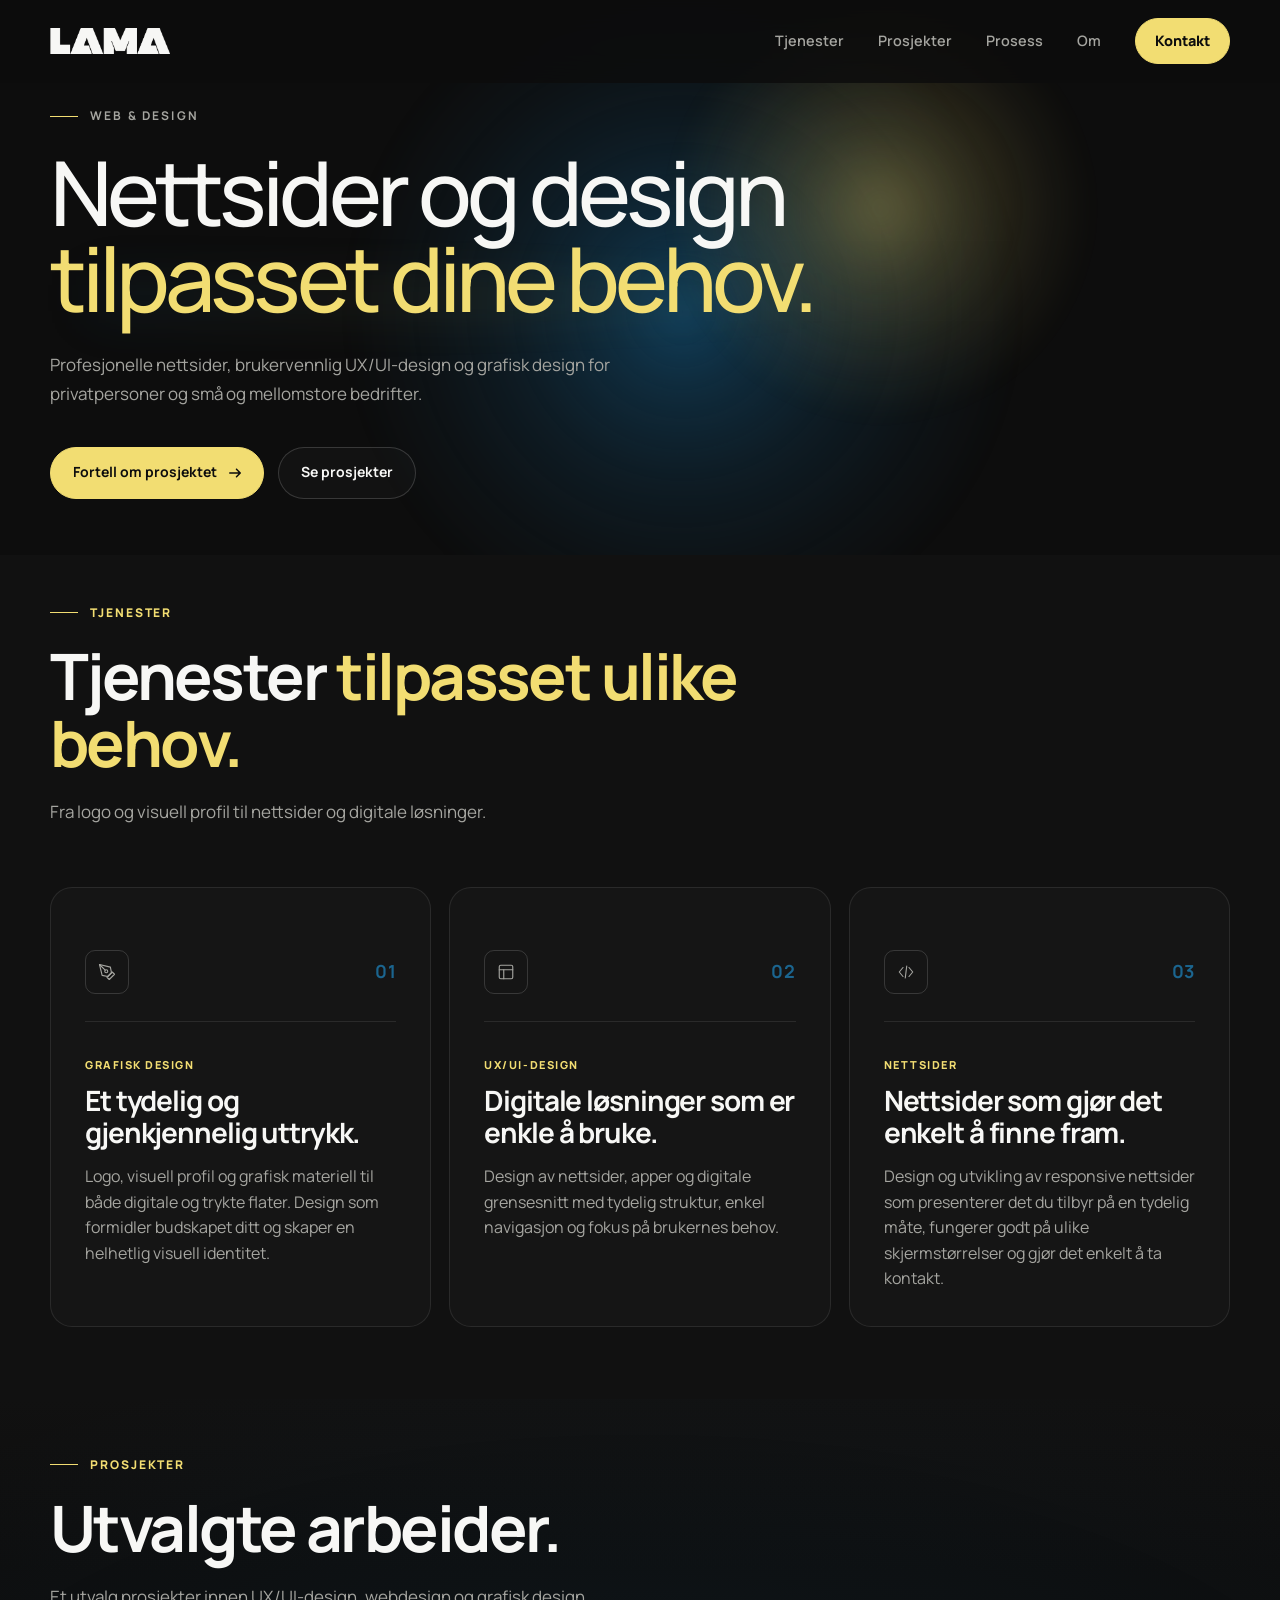
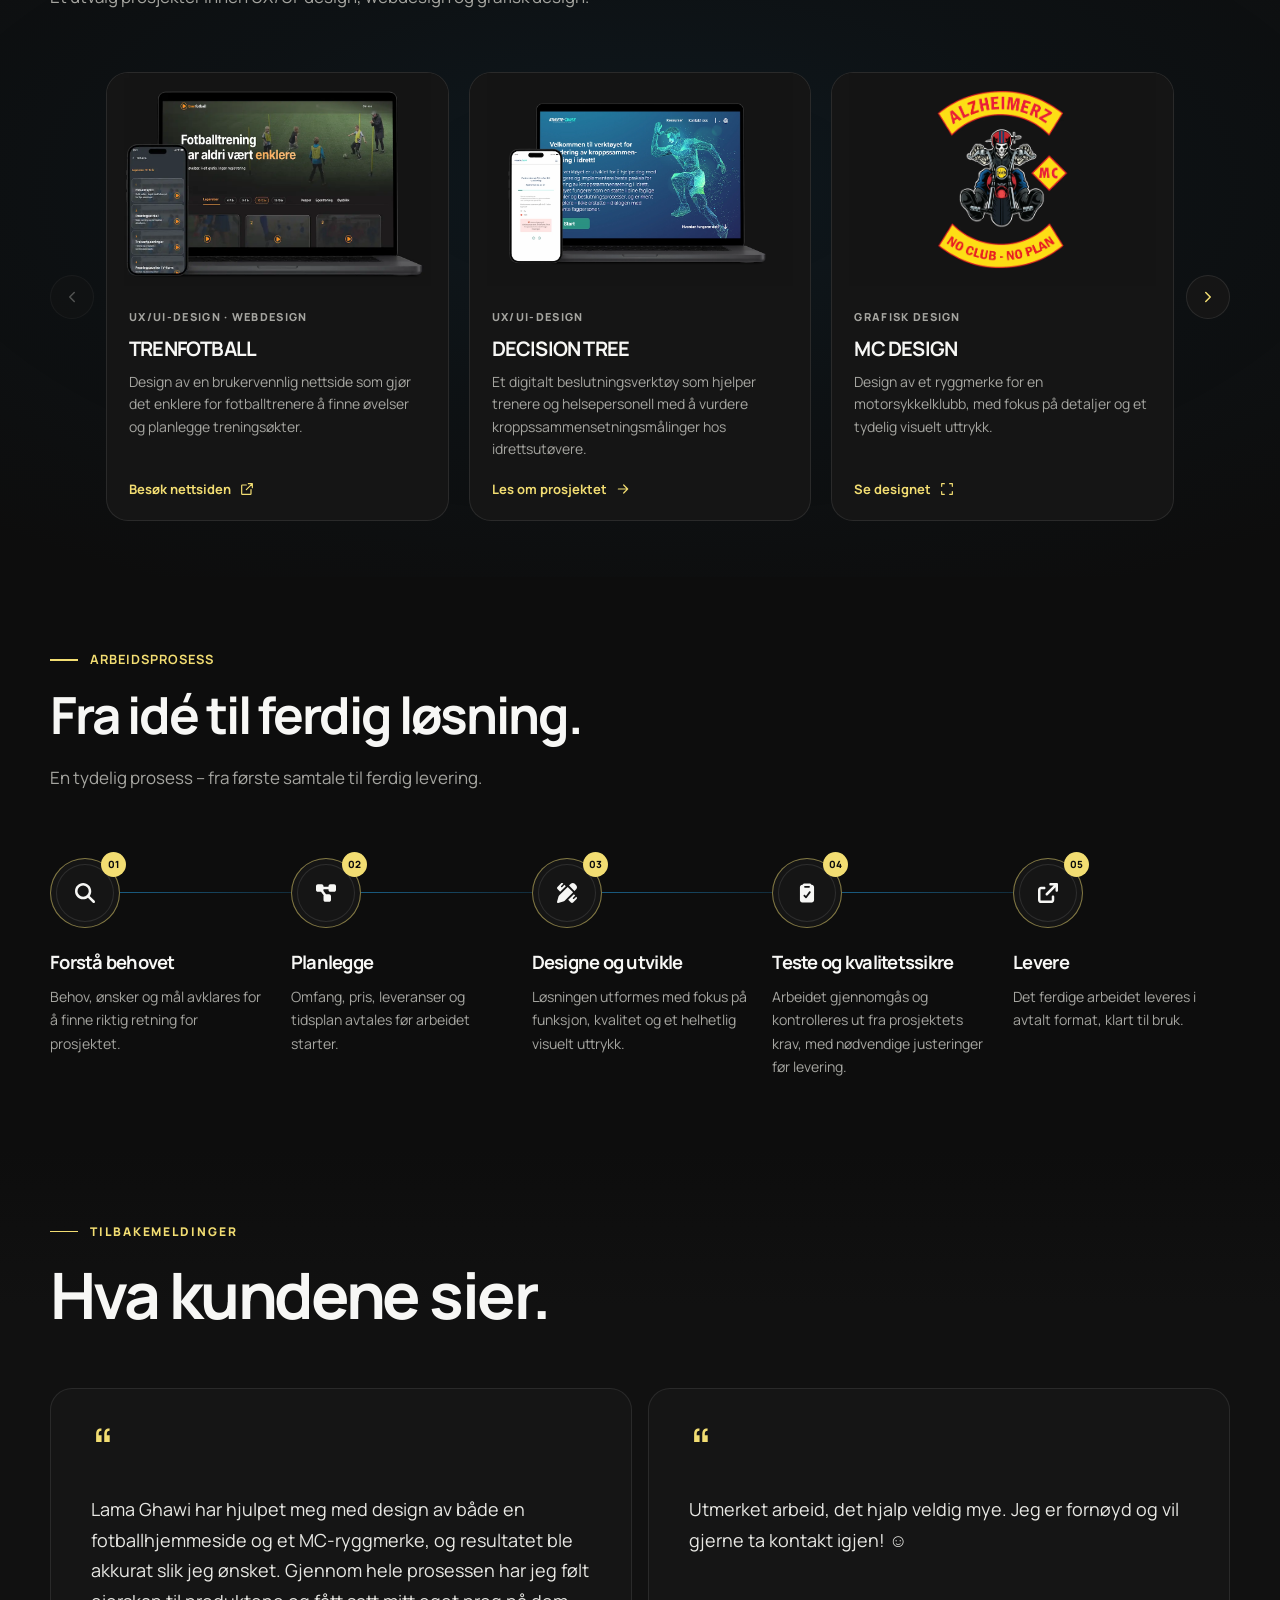
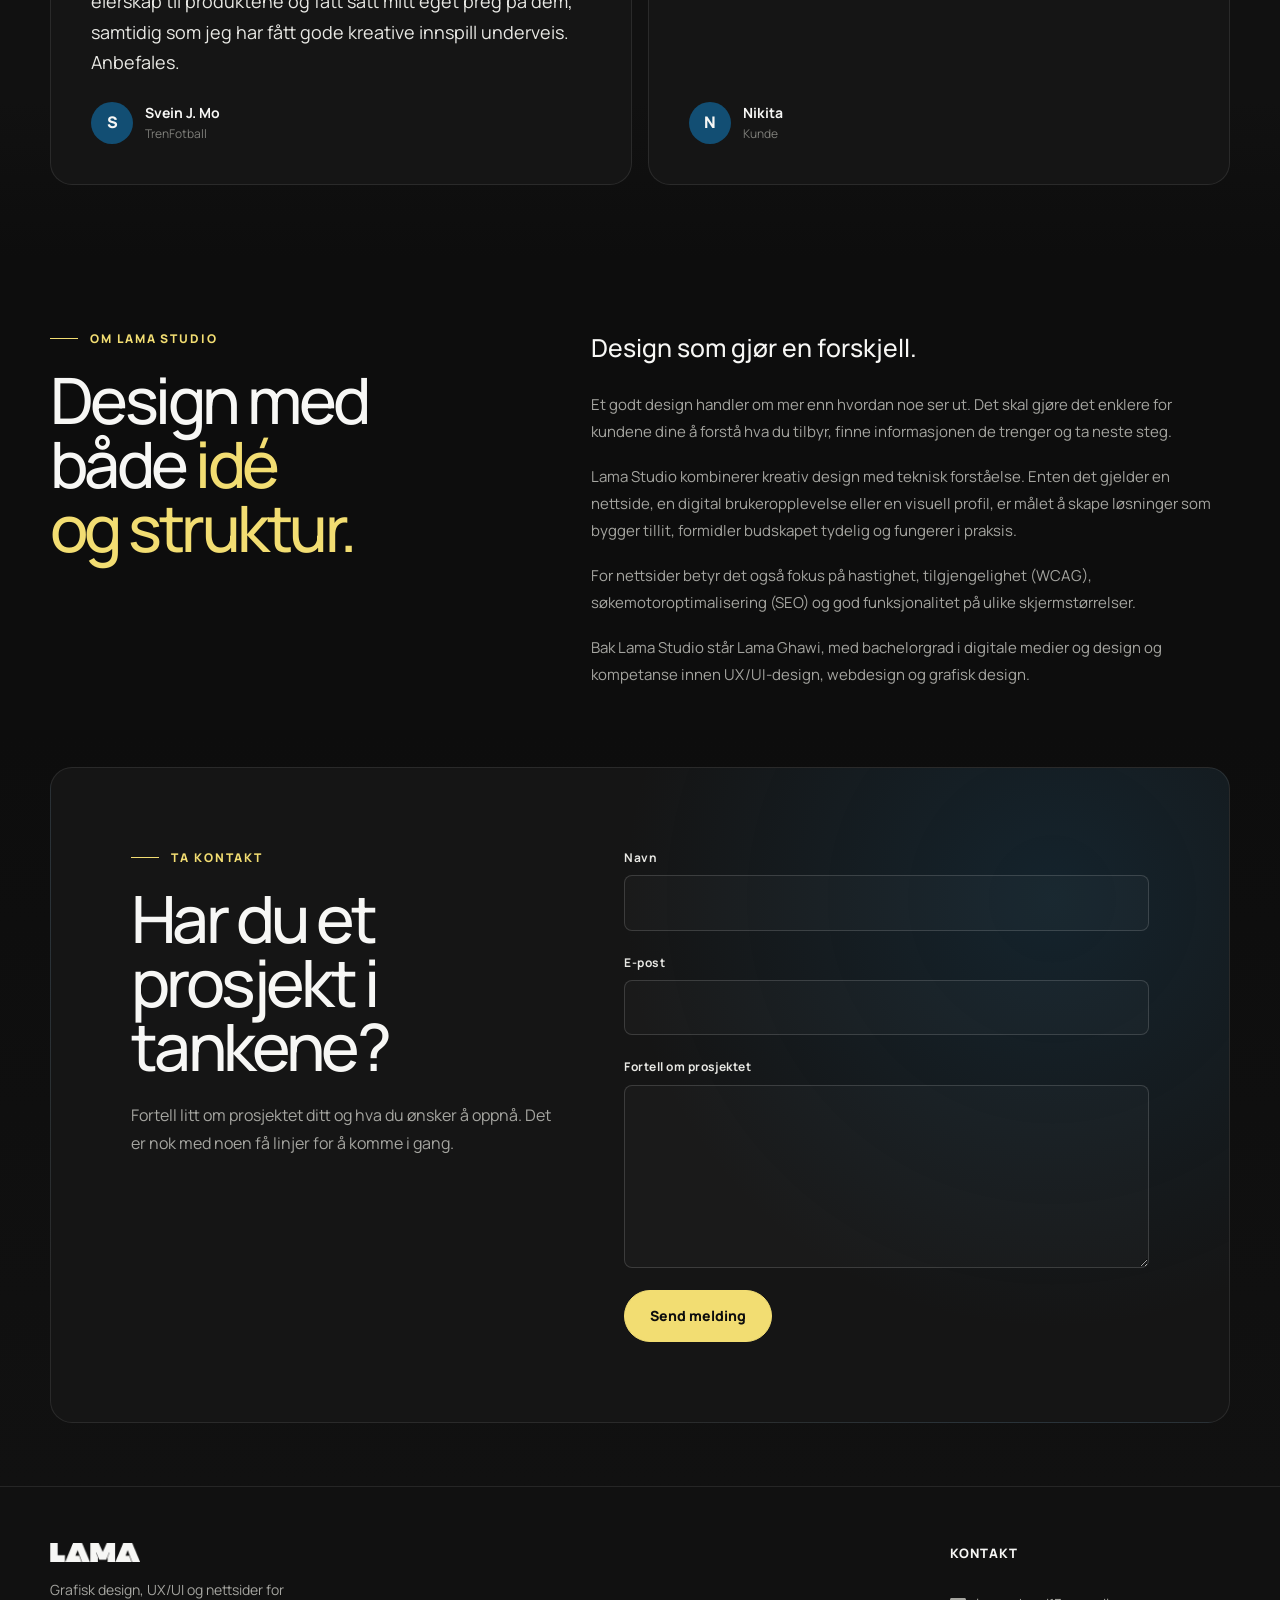
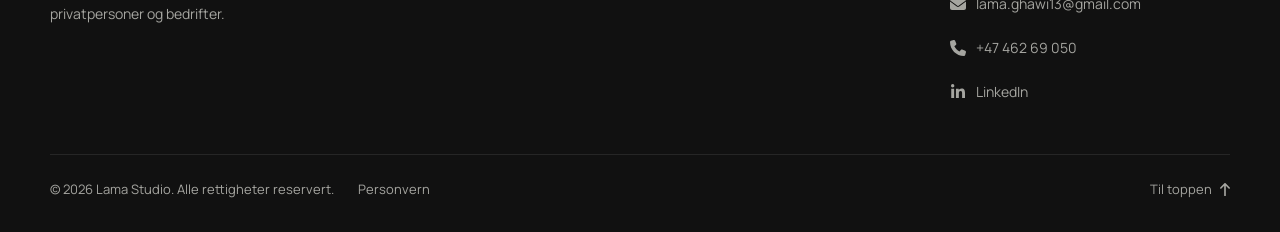
==== commit 42ac5025: "Initial Lama Studio website" ====
--- a/index.html
+++ b/index.html
@@ -1,1455 +1,1518 @@
-
-<!DOCTYPE html>
-<html lang="no">
-
-<head>
-  <meta charset="UTF-8">
-
-  <meta
-    name="viewport"
-    content="width=device-width, initial-scale=1.0"
-  >
-
-  <meta
-    name="description"
-    content="Lama Studio – grafisk design, UX/UI-design og moderne nettsider for små bedrifter."
-  >
-
-  <meta
-    name="theme-color"
-    content="#0D0D0D"
-  >
-
-  <title>Lama Studio — Design, UX/UI og nettsider</title>
-
-  <!-- =================================================
-       FONTS
-  ================================================== -->
-
-  <link rel="preconnect" href="https://fonts.googleapis.com">
-  <link rel="preconnect" href="https://fonts.gstatic.com" crossorigin>
-
-  <link
-    href="https://fonts.googleapis.com/css2?family=Manrope:wght@400;500;600;700;800&display=swap"
-    rel="stylesheet"
-  >
-
-
-  <!-- =================================================
-       STYLESHEET
-  ================================================== -->
-
-  <link
-    rel="stylesheet"
-    href="css/main.css"
-  >
-
-</head>
-
-
-<body id="top">
-
-
-  <!-- =================================================
-       SKIP LINK
-  ================================================== -->
-
-  <a
-    class="skip-link"
-    href="#main-content"
-  >
-    Hopp til hovedinnhold
-  </a>
-
-
-  <!-- =================================================
-       HEADER
-  ================================================== -->
-
-  <header class="site-header">
-
-    <div class="container header-inner">
-
-      <!-- Logo -->
-
-      <a
-        href="#top"
-        class="logo"
-        aria-label="Lama Studio – gå til toppen"
-      >
-        <img
-          src="assets/images/LOGO (2).png"
-          alt="Lama Studio"
-        >
-      </a>
-
-
-      <!-- Mobile menu button -->
-
-      <button
-        class="menu-toggle"
-        type="button"
-        aria-label="Åpne meny"
-        aria-expanded="false"
-        aria-controls="main-menu"
-      >
-        <span aria-hidden="true"></span>
-        <span aria-hidden="true"></span>
-        <span aria-hidden="true"></span>
-      </button>
-
-
-      <!-- Main navigation -->
-
-      <nav
-        class="main-nav"
-        id="main-menu"
-        aria-label="Hovedmeny"
-      >
-
-        <a href="#tjenester">
-          Tjenester
-        </a>
-
-        <a href="#prosjekter">
-          Prosjekter
-        </a>
-
-        <a href="#prosess">
-          Prosess
-        </a>
-
-        <a href="#om">
-          Om
-        </a>
-
-        <a
-          href="#kontakt"
-          class="nav-contact"
-        >
-          Kontakt
-        </a>
-
-      </nav>
-
-    </div>
-
-  </header>
-
-
-  <!-- =================================================
-       MAIN
-  ================================================== -->
-
-  <main id="main-content">
-
-
-    <!-- =================================================
-         HERO
-    ================================================== -->
-
-    <section
-      class="hero"
-      id="hero"
-      aria-labelledby="hero-title"
-    >
-
-      <!-- Decorative background -->
-
-      <div
-        class="hero-light"
-        aria-hidden="true"
-      ></div>
-
-      <div
-        class="hero-light hero-light--secondary"
-        aria-hidden="true"
-      ></div>
-
-      <div
-        class="hero-noise"
-        aria-hidden="true"
-      ></div>
-
-
-      <div class="container">
-
-        <div class="hero-content">
-
-          <p class="hero-eyebrow hero-reveal">
-            <span aria-hidden="true"></span>
-            UX/UI · NETTSIDER · GRAFISK DESIGN
-          </p>
-
-
-          <h1
-            class="hero-title"
-            id="hero-title"
-          >
-
-            <span class="hero-line hero-reveal">
-              Digitale løsninger
-            </span>
-
-            <span class="hero-line hero-line--accent hero-reveal">
-              med tydelig design.
-            </span>
-
-          </h1>
-
-
-          <p class="hero-description hero-reveal">
-            Fra nettsider og brukeropplevelser til visuelle uttrykk –
-            design som gjør det enklere å forstå, bruke og huske det du tilbyr.
-          </p>
-
-
-          <div class="hero-actions hero-reveal">
-
-            <a
-              href="#kontakt"
-              class="hero-btn hero-btn-primary"
-            >
-
-              <span>
-                Start et prosjekt
-              </span>
-
-              <svg
-                class="icon-arrow"
-                xmlns="http://www.w3.org/2000/svg"
-                viewBox="0 0 512 512"
-                aria-hidden="true"
-                focusable="false"
-              >
-                <path
-                  d="M502.6 278.6c12.5-12.5 12.5-32.8 0-45.3l-160-160c-12.5-12.5-32.8-12.5-45.3 0s-12.5 32.8 0 45.3L402.7 224 32 224c-17.7 0-32 14.3-32 32s14.3 32 32 32l370.7 0-105.4 105.4c-12.5 12.5-12.5 32.8 0 45.3s32.8 12.5 45.3 0l160-160z"
-                />
-              </svg>
-
-            </a>
-
-
-            <a
-              href="#prosjekter"
-              class="hero-btn hero-btn-secondary"
-            >
-              Se prosjekter
-            </a>
-
-          </div>
-
-        </div>
-
-      </div>
-
-    </section>
-
-
-    <!-- =================================================
-         SERVICES
-    ================================================== -->
-
-    <section
-      class="services section"
-      id="tjenester"
-      aria-labelledby="services-title"
-    >
-
-      <div class="container">
-
-        <header class="services-heading section-heading">
-
-          <p class="services-eyebrow section-eyebrow">
-            TJENESTER
-          </p>
-
-          <h2 id="services-title">
-            Design som gjør
-            <span>en forskjell.</span>
-          </h2>
-
-          <p>
-            Fra visuell identitet til digitale løsninger –
-            design tilpasset virksomhetens mål, målgruppe og behov.
-          </p>
-
-        </header>
-
-
-        <div class="features">
-
-
-          <!-- Service 01 -->
-
-          <article class="service-card">
-
-            <div class="service-visual">
-
-              <div
-                class="service-icon"
-                aria-hidden="true"
-              >
-
-                <svg
-                  viewBox="0 0 24 24"
-                  focusable="false"
-                >
-                  <path d="M12 19l7-7 3 3-7 7-3-3z"/>
-                  <path d="M18 13l-1.5-7.5L2 2l3.5 14.5L13 18l5-5z"/>
-                  <path d="M2 2l7.586 7.586"/>
-                  <circle
-                    cx="11"
-                    cy="11"
-                    r="2"
-                  />
-                </svg>
-
-              </div>
-
-              <span>01</span>
-
-            </div>
-
-
-            <div class="service-content">
-
-              <p class="service-meta">
-                GRAFISK DESIGN
-              </p>
-
-              <h3 class="service-title">
-                Design tilpasset det du trenger.
-              </h3>
-
-              <p>
-                Trenger du en logo, T-skjorte, plakat, SoMe-design
-                eller en komplett visuell profil? Designet tilpasses
-                prosjektet, formatet og det du faktisk trenger.
-              </p>
-
-            </div>
-
-          </article>
-
-
-          <!-- Service 02 -->
-
-          <article class="service-card">
-
-            <div class="service-visual">
-
-              <div
-                class="service-icon"
-                aria-hidden="true"
-              >
-
-                <svg
-                  viewBox="0 0 24 24"
-                  focusable="false"
-                >
-                  <rect
-                    x="3"
-                    y="3"
-                    width="18"
-                    height="18"
-                    rx="2"
-                  />
-
-                  <line
-                    x1="3"
-                    y1="9"
-                    x2="21"
-                    y2="9"
-                  />
-
-                  <line
-                    x1="9"
-                    y1="9"
-                    x2="9"
-                    y2="21"
-                  />
-                </svg>
-
-              </div>
-
-              <span>02</span>
-
-            </div>
-
-
-            <div class="service-content">
-
-              <p class="service-meta">
-                UX/UI-DESIGN
-              </p>
-
-              <h3 class="service-title">
-                Digitale løsninger som er enkle å bruke.
-              </h3>
-
-              <p>
-                Trenger du hjelp med en nettside, app eller digital idé?
-                Struktur, innhold og design formes slik at løsningen
-                blir tydelig og enkel å navigere.
-              </p>
-
-            </div>
-
-          </article>
-
-
-          <!-- Service 03 -->
-
-          <article class="service-card">
-
-            <div class="service-visual">
-
-              <div
-                class="service-icon"
-                aria-hidden="true"
-              >
-
-                <svg
-                  viewBox="0 0 24 24"
-                  focusable="false"
-                >
-                  <polyline points="8 6 3 12 8 18"/>
-                  <polyline points="16 6 21 12 16 18"/>
-                  <line
-                    x1="13"
-                    y1="4"
-                    x2="11"
-                    y2="20"
-                  />
-                </svg>
-
-              </div>
-
-              <span>03</span>
-
-            </div>
-
-
-            <div class="service-content">
-
-              <p class="service-meta">
-                NETTSIDER
-              </p>
-
-              <h3 class="service-title">
-                En nettside tilpasset virksomheten din.
-              </h3>
-
-              <p>
-                Fra en enkel nettside for en liten bedrift til en større
-                digital løsning. Struktur, design og responsiv utvikling
-                samles i en nettside som er klar til bruk.
-              </p>
-
-            </div>
-
-          </article>
-
-
-        </div>
-
-      </div>
-
-    </section>
-
-
-    <!-- =================================================
-         PROJECTS
-    ================================================== -->
-
-    <section
-      class="projects section"
-      id="prosjekter"
-      aria-labelledby="projects-title"
-    >
-
-      <div class="container">
-
-        <header class="projects-heading section-heading">
-
-          <p class="projects-eyebrow section-eyebrow">
-            UTVALGTE PROSJEKTER
-          </p>
-
-          <h2 id="projects-title">
-            Fra idé til
-            <span>digital løsning.</span>
-          </h2>
-
-          <p>
-            Et utvalg prosjekter innen UX/UI, nettsider og grafisk design –
-            utviklet med utgangspunkt i behov, målgruppe og visuell retning.
-          </p>
-
-        </header>
-
-
-        <div class="projects-grid">
-
-
-          <!-- =================================================
-               PROJECT 01 — TRENFOTBALL
-          ================================================== -->
-
-          <article class="project-card">
-
-            <div class="project-card-image">
-
-              <img
-                src="assets/images/TrenFotball (2).png"
-                alt="TrenFotball – digital plattform for fotballtrening"
-                loading="lazy"
-              >
-
-            </div>
-
-
-            <div class="project-card-content">
-
-              <p class="project-card-type">
-                UX/UI DESIGN · WEB DESIGN
-              </p>
-
-              <h3>
-                TrenFotball
-              </h3>
-
-              <p class="project-card-description">
-                En digital plattform for trenere og spillere som gjør det
-                enklere å finne og planlegge fotballøvelser.
-              </p>
-
-
-              <a
-                class="project-card-link"
-                href="https://trenfotball.no/"
-                target="_blank"
-                rel="noopener noreferrer"
-                aria-label="Besøk TrenFotball – åpnes i ny fane"
-              >
-
-                <span>
-                  Besøk nettsiden
-                </span>
-
-                <svg
-                  class="icon-arrow"
-                  xmlns="http://www.w3.org/2000/svg"
-                  viewBox="0 0 512 512"
-                  aria-hidden="true"
-                  focusable="false"
-                >
-                  <path
-                    d="M502.6 278.6c12.5-12.5 12.5-32.8 0-45.3l-160-160c-12.5-12.5-32.8-12.5-45.3 0s-12.5 32.8 0 45.3L402.7 224 32 224c-17.7 0-32 14.3-32 32s14.3 32 32 32l370.7 0-105.4 105.4c-12.5 12.5-12.5 32.8 0 45.3s32.8 12.5 45.3 0l160-160z"
-                  />
-                </svg>
-
-              </a>
-
-            </div>
-
-          </article>
-
-
-          <!-- =================================================
-               PROJECT 02 — DECISION TREE
-          ================================================== -->
-
-          <article class="project-card">
-
-            <div class="project-card-image">
-
-              <img
-                src="assets/images/decision-tree.png"
-                alt="Decision Tree – digitalt beslutningsverktøy"
-                loading="lazy"
-              >
-
-            </div>
-
-
-            <div class="project-card-content">
-
-              <p class="project-card-type">
-                UX/UI DESIGN · RESEARCH
-              </p>
-
-              <h3>
-                Decision Tree
-              </h3>
-
-              <p class="project-card-description">
-                Et digitalt beslutningsverktøy utviklet for å gjøre
-                komplekse vurderinger enklere å forstå og bruke.
-              </p>
-
-
-              <span class="project-card-status">
-                Case study kommer
-              </span>
-
-            </div>
-
-          </article>
-
-
-          <!-- =================================================
-               PROJECT 03 — ELUNARA
-          ================================================== -->
-
-          <article class="project-card">
-
-            <div class="project-card-image">
-
-              <img
-                src="assets/images/elunara.jpg"
-                alt="Elunara Skin & Spa – visuelt konsept for sosiale medier"
-                loading="lazy"
-              >
-
-            </div>
-
-
-            <div class="project-card-content">
-
-              <p class="project-card-type">
-                GRAFISK DESIGN · SOME
-              </p>
-
-              <h3>
-                Elunara Skin &amp; Spa
-              </h3>
-
-              <p class="project-card-description">
-                Et elegant visuelt konsept for sosiale medier, tilpasset
-                en eksklusiv beauty- og spa-virksomhet.
-              </p>
-
-
-              <span class="project-card-status">
-                Case study kommer
-              </span>
-
-            </div>
-
-          </article>
-
-
-          <!-- =================================================
-               PROJECT 04 — MC DESIGN
-          ================================================== -->
-
-          <article class="project-card">
-
-            <div class="project-card-image">
-
-              <img
-                src="assets/images/mc-design.png"
-                alt="MC Design – håndtegnet ryggmerke laget i Illustrator"
-                loading="lazy"
-              >
-
-            </div>
-
-
-            <div class="project-card-content">
-
-              <p class="project-card-type">
-                GRAFISK DESIGN · PRINT
-              </p>
-
-              <h3>
-                MC Design
-              </h3>
-
-              <p class="project-card-description">
-                Et håndtegnet ryggmerke utviklet som vektorgrafikk,
-                klargjort for trykk på motorsykkeljakke.
-              </p>
-
-
-              <span class="project-card-status">
-                Case study kommer
-              </span>
-
-            </div>
-
-          </article>
-
-
-          <!-- =================================================
-               PROJECT 05 — T-SKJORTE DESIGN
-          ================================================== -->
-
-          <article class="project-card">
-
-            <div class="project-card-image">
-
-              <img
-                src="assets/images/T-skjorte-design.png"
-                alt="T-skjorte-design – gjenskapt og forbedret grafisk design"
-                loading="lazy"
-              >
-
-            </div>
-
-
-            <div class="project-card-content">
-
-              <p class="project-card-type">
-                GRAFISK DESIGN · T-SKJORTE
-              </p>
-
-              <h3>
-                T-skjorte-design
-              </h3>
-
-              <p class="project-card-description">
-                Gjenskapt og forbedret et eksisterende design basert på
-                kundens originale design og referansebilder, med fokus
-                på høyere kvalitet og skarpere detaljer.
-              </p>
-
-
-              <span class="project-card-status">
-                Case study kommer
-              </span>
-
-            </div>
-
-          </article>
-
-
-        </div>
-
-      </div>
-
-    </section>
-
-
-    <!-- =================================================
-         PROCESS
-    ================================================== -->
-
-    <section
-      class="process section"
-      id="prosess"
-      aria-labelledby="process-title"
-    >
-
-      <div class="container">
-
-        <header class="process-heading section-heading">
-
-          <p class="section-eyebrow">
-            PROSESS
-          </p>
-
-          <h2 id="process-title">
-            Fra idé til ferdig løsning.
-          </h2>
-
-          <p>
-            Du trenger ikke ha alt klart før vi starter.
-            Vi finner ut av behovet sammen, lager en tydelig retning
-            og bygger løsningen steg for steg.
-          </p>
-
-        </header>
-
-
-        <ol class="process-list">
-
-
-          <!-- Process 01 -->
-
-          <li class="process-step">
-
-            <div class="process-visual">
-
-              <span class="process-number">
-                01
-              </span>
-
-              <span
-                class="process-icon"
-                aria-hidden="true"
-              >
-
-                <svg
-                  xmlns="http://www.w3.org/2000/svg"
-                  viewBox="0 0 512 512"
-                  focusable="false"
-                >
-                  <path
-                    d="M416 208c0 45.9-14.9 88.3-40 122.7L502.6 457.4c12.5 12.5 12.5 32.8 0 45.3s-32.8 12.5-45.3 0L330.7 376C296.3 401.1 253.9 416 208 416 93.1 416 0 322.9 0 208S93.1 0 208 0 416 93.1 416 208zM208 352a144 144 0 1 0 0-288 144 144 0 1 0 0 288z"
-                  />
-                </svg>
-
-              </span>
-
-            </div>
-
-
-            <div class="process-content">
-
-              <h3>
-                Forstå
-              </h3>
-
-              <p>
-                Behov, mål, målgruppe og prosjektets formål
-                avklares før arbeidet starter.
-              </p>
-
-            </div>
-
-          </li>
-
-
-          <!-- Process 02 -->
-
-          <li class="process-step">
-
-            <div class="process-visual">
-
-              <span class="process-number">
-                02
-              </span>
-
-              <span
-                class="process-icon"
-                aria-hidden="true"
-              >
-
-                <svg
-                  xmlns="http://www.w3.org/2000/svg"
-                  viewBox="0 0 512 512"
-                  focusable="false"
-                >
-                  <path
-                    d="M0 80C0 53.5 21.5 32 48 32l96 0c26.5 0 48 21.5 48 48l0 16 128 0 0-16c0-26.5 21.5-48 48-48l96 0c26.5 0 48 21.5 48 48l0 96c0 26.5-21.5 48-48 48l-96 0c-26.5 0-48-21.5-48-48l0-16-128 0 0 16c0 7.3-1.7 14.3-4.6 20.5l68.6 91.5 80 0c26.5 0 48 21.5 48 48l0 96c0 26.5-21.5 48-48 48l-96 0c-26.5 0-48-21.5-48-48l0-96c0-7.3 1.7-14.3 4.6-20.5L128 224 48 224c-26.5 0-48-21.5-48-48L0 80z"
-                  />
-                </svg>
-
-              </span>
-
-            </div>
-
-
-            <div class="process-content">
-
-              <h3>
-                Planlegge
-              </h3>
-
-              <p>
-                Riktig retning, struktur og løsning defineres
-                ut fra prosjektets behov.
-              </p>
-
-            </div>
-
-          </li>
-
-
-          <!-- Process 03 -->
-
-          <li class="process-step">
-
-            <div class="process-visual">
-
-              <span class="process-number">
-                03
-              </span>
-
-              <span
-                class="process-icon"
-                aria-hidden="true"
-              >
-
-                <svg
-                  xmlns="http://www.w3.org/2000/svg"
-                  viewBox="0 0 512 512"
-                  focusable="false"
-                >
-                  <path
-                    d="M404 0c19.2 0 37.6 7.6 51.1 21.2l35.7 35.7C504.4 70.4 512 88.8 512 108s-7.6 37.6-21.2 51.1L445.9 204 308 66.1 352.9 21.2C366.4 7.6 384.8 0 404 0zM58.9 315.1L274.1 100 412 237.9 196.9 453.1c-10.7 10.7-24.1 18.5-38.7 22.6L30.4 511.1c-8.3 2.3-17.3 0-23.4-6.2s-8.5-15.1-6.2-23.4L36.4 353.8c4.1-14.6 11.8-27.9 22.6-38.7zM225.4 80.8L80.8 225.4 11.7 156.3c-15.6-15.6-15.6-40.9 0-56.6l88-88c15.6-15.6 40.9-15.6 56.6 0l5.9 5.9-56.3 56.3c-7.8 7.8-7.8 20.5 0 28.3s20.5 7.8 28.3 0l56.3-56.3 34.9 34.9zM431.2 286.6l34.9 34.9-56.3 56.3c-7.8 7.8-7.8 20.5 0 28.3s20.5 7.8 28.3 0l56.3-56.3 5.9 5.9c15.6 15.6 15.6 40.9 0 56.6l-88 88c-15.6 15.6-40.9 15.6-56.6 0l-69.1-69.1 144.6-144.6z"
-                  />
-                </svg>
-
-              </span>
-
-            </div>
-
-
-            <div class="process-content">
-
-              <h3>
-                Utforme
-              </h3>
-
-              <p>
-                Designet utvikles med fokus på funksjon,
-                visuelt uttrykk, detaljer og en god brukeropplevelse.
-              </p>
-
-            </div>
-
-          </li>
-
-
-          <!-- Process 04 -->
-
-          <li class="process-step">
-
-            <div class="process-visual">
-
-              <span class="process-number">
-                04
-              </span>
-
-              <span
-                class="process-icon"
-                aria-hidden="true"
-              >
-
-                <svg
-                  xmlns="http://www.w3.org/2000/svg"
-                  viewBox="0 0 512 512"
-                  focusable="false"
-                >
-                  <path
-                    d="M320 0c-17.7 0-32 14.3-32 32s14.3 32 32 32l82.7 0-201.4 201.4c-12.5 12.5-12.5 32.8 0 45.3s32.8 12.5 45.3 0L448 109.3 448 192c0 17.7 14.3 32 32 32s32-14.3 32-32l0-160c0-17.7-14.3-32-32-32L320 0zM80 96C35.8 96 0 131.8 0 176L0 432c0 44.2 35.8 80 80 80l256 0c44.2 0 80-35.8 80-80l0-80c0-17.7-14.3-32-32-32s-32 14.3-32 32l0 80c0 8.8-7.2 16-16 16L80 448c-8.8 0-16-7.2-16-16l0-256c0-8.8 7.2-16 16-16l80 0c17.7 0 32-14.3 32-32s-14.3-32-32-32L80 96z"
-                  />
-                </svg>
-
-              </span>
-
-            </div>
-
-
-            <div class="process-content">
-
-              <h3>
-                Levere
-              </h3>
-
-              <p>
-                Den ferdige løsningen leveres tilpasset hvordan
-                den skal brukes – digitalt eller på trykk.
-              </p>
-
-            </div>
-
-          </li>
-
-
-        </ol>
-
-      </div>
-
-    </section>
-
-
-    <!-- =================================================
-         TESTIMONIALS
-    ================================================== -->
-
-    <section
-      class="testimonials section"
-      aria-labelledby="testimonials-title"
-    >
-
-      <div class="container">
-
-        <header class="section-heading">
-
-          <p class="section-eyebrow">
-            TILBAKEMELDINGER
-          </p>
-
-          <h2 id="testimonials-title">
-            Fra samarbeid.
-          </h2>
-
-        </header>
-
-
-        <div class="testimonials-grid">
-
-
-          <!-- Testimonial 01 -->
-
-          <article class="testimonial-card">
-
-            <span
-              class="quote-icon"
-              aria-hidden="true"
-            >
-              “
-            </span>
-
-            <blockquote>
-              Lama Ghawi har hjulpet meg med design av både en
-              fotballhjemmeside og et MC-ryggmerke, og resultatet ble
-              akkurat slik jeg ønsket. Gjennom hele prosessen har jeg
-              følt eierskap til produktene og fått satt mitt eget preg
-              på dem, samtidig som jeg har fått gode kreative innspill
-              underveis. Anbefales.
-            </blockquote>
-
-
-            <footer class="testimonial-author">
-
-              <div
-                class="author-avatar"
-                aria-hidden="true"
-              >
-                S
-              </div>
-
-              <div>
-
-                <strong>
-                  Svein J. Mo
-                </strong>
-
-                <span>
-                  TrenFotball
-                </span>
-
-              </div>
-
-            </footer>
-
-          </article>
-
-
-          <!-- Testimonial 02 -->
-
-          <article class="testimonial-card">
-
-            <span
-              class="quote-icon"
-              aria-hidden="true"
-            >
-              “
-            </span>
-
-            <blockquote>
-              Utmerket arbeid, det hjalp veldig mye.
-              Jeg er fornøyd og vil gjerne ta kontakt igjen! ☺️
-            </blockquote>
-
-
-            <footer class="testimonial-author">
-
-              <div
-                class="author-avatar"
-                aria-hidden="true"
-              >
-                N
-              </div>
-
-              <div>
-
-                <strong>
-                  Nikita
-                </strong>
-
-                <span>
-                  Kunde
-                </span>
-
-              </div>
-
-            </footer>
-
-          </article>
-
-
-        </div>
-
-      </div>
-
-    </section>
-
-
-    <!-- =================================================
-         ABOUT
-    ================================================== -->
-
-    <section
-      class="about section"
-      id="om"
-      aria-labelledby="about-title"
-    >
-
-      <div class="container">
-
-        <div class="about-layout">
-
-
-          <header class="about-heading">
-
-            <p class="section-eyebrow">
-              OM LAMA STUDIO
-            </p>
-
-            <h2 id="about-title">
-              Design med både
-              <span>idé og struktur.</span>
-            </h2>
-
-          </header>
-
-
-          <div class="about-content">
-
-            <p class="about-lead">
-              Lama Studio jobber i skjæringspunktet mellom design,
-              teknologi og brukeropplevelse.
-            </p>
-
-            <p>
-              Lama Studio hjelper små bedrifter med å utvikle tydelige
-              visuelle uttrykk og digitale løsninger som er enkle
-              å forstå og bruke.
-            </p>
-
-            <p>
-              Arbeidsmåten kombinerer kreativ design med en
-              strukturert tilnærming til problemløsning.
-            </p>
-
-
-            <div
-              class="skills-list"
-              aria-label="Kompetanseområder"
-            >
-
-              <span>Figma</span>
-              <span>Illustrator</span>
-              <span>InDesign</span>
-              <span>Photoshop</span>
-              <span>HTML</span>
-              <span>CSS</span>
-              <span>JavaScript</span>
-
-            </div>
-
-          </div>
-
-        </div>
-
-      </div>
-
-    </section>
-
-
-    <!-- =================================================
-         CONTACT
-    ================================================== -->
-
-    <section
-      class="contact section"
-      id="kontakt"
-      aria-labelledby="contact-title"
-    >
-
-      <div class="container">
-
-        <div class="contact-card">
-
-          <div class="contact-content">
-
-            <p class="section-eyebrow">
-              TA KONTAKT
-            </p>
-
-            <h2 id="contact-title">
-              Har du et prosjekt
-              i tankene?
-            </h2>
-
-            <p>
-              Fortell litt om hva du ønsker å lage,
-              så kan vi se på hvordan vi kan hjelpe.
-            </p>
-
-
-            <form
-              class="contact-form"
-              id="contactForm"
-              action="https://api.web3forms.com/submit"
-              method="POST"
-            >
-
-              <!-- Web3Forms access key -->
-
-              <input
-                type="hidden"
-                name="access_key"
-                value="7b6b5c6a-1c7c-47f0-9ce6-7ff6f00bbe2d"
-              >
-
-
-              <!-- Spam protection -->
-
-              <input
-                type="checkbox"
-                name="botcheck"
-                class="hidden-field"
-                tabindex="-1"
-                autocomplete="off"
-                aria-hidden="true"
-              >
-
-
-              <!-- Email subject -->
-
-              <input
-                type="hidden"
-                name="subject"
-                value="Ny prosjektforespørsel fra Lama Studio"
-              >
-
-
-              <!-- Name -->
-
-              <div class="form-field">
-
-                <label for="name">
-                  Navn
-                </label>
-
-                <input
-                  id="name"
-                  name="name"
-                  type="text"
-                  autocomplete="name"
-                  required
-                >
-
-              </div>
-
-
-              <!-- Email -->
-
-              <div class="form-field">
-
-                <label for="email">
-                  E-post
-                </label>
-
-                <input
-                  id="email"
-                  name="email"
-                  type="email"
-                  autocomplete="email"
-                  required
-                >
-
-              </div>
-
-
-              <!-- Message -->
-
-              <div class="form-field">
-
-                <label for="message">
-                  Fortell om prosjektet
-                </label>
-
-                <textarea
-                  id="message"
-                  name="message"
-                  rows="6"
-                  required
-                ></textarea>
-
-              </div>
-
-
-              <!-- Submit -->
-
-              <button
-                class="contact-btn"
-                type="submit"
-              >
-                Send melding
-              </button>
-
-
-              <!-- Success message -->
-
-              <p
-                class="form-status form-status--success"
-                role="status"
-                hidden
-              >
-                Takk for meldingen. Jeg tar kontakt så snart som mulig.
-              </p>
-
-
-              <!-- Error message -->
-
-              <p
-                class="form-status form-status--error"
-                role="alert"
-                hidden
-              >
-                Noe gikk galt. Du kan også kontakte meg direkte på
-                <a href="mailto:lama.ghawi13@gmail.com">
-                  lama.ghawi13@gmail.com
-                </a>.
-              </p>
-
-            </form>
-
-          </div>
-
-        </div>
-
-      </div>
-
-    </section>
-
-
-  </main>
-
-
-<!-- =================================================
-     FOOTER
-================================================== -->
-
-<footer class="site-footer">
-
-  <div class="container">
-
-    <div class="footer-main">
-
-
-      <div class="footer-brand">
-
-        
-         <a class="footer-logo"
-          href="#top"
-          aria-label="Lama Studio – gå til toppen"
-        >
-          <img
-            src="assets/images/LOGO (2).png"
-            alt="Lama Studio"
-          >
-        </a>
-
-        <p>
-          Grafisk design, UX/UI og moderne nettsider
-          for små bedrifter.
-        </p>
-
-      </div>
-
-
-      <nav
-        class="footer-links"
-        aria-label="Footer-navigasjon"
-      >
-
-        <div>
-
-          <h2>Navigasjon</h2>
-
-          <a href="#tjenester">Tjenester</a>
-          <a href="#prosjekter">Prosjekter</a>
-          <a href="#om">Om</a>
-
-        </div>
-
-
-        <div>
-
-          <h2>Kontakt</h2>
-
-          <div class="footer-contact-list">
-
-            <a href="mailto:hello@lamaghawi.no" class="footer-contact-link">
-              <svg class="icon-contact" viewBox="0 0 512 512" aria-hidden="true" focusable="false">
-                <path d="M48 64C21.5 64 0 85.5 0 112c0 15.1 7.1 29.3 19.2 38.4L236.8 313.6c11.4 8.5 27 8.5 38.4 0L492.8 150.4c12.1-9.1 19.2-23.3 19.2-38.4c0-26.5-21.5-48-48-48L48 64zM0 176L0 384c0 35.3 28.7 64 64 64l384 0c35.3 0 64-28.7 64-64l0-208L294.4 339.2c-22.8 17.1-54 17.1-76.8 0L0 176z"/>
-              </svg>
-              <span>hello@lamaghawi.no</span>
-            </a>
-
-            <a href="tel:+4712345678" class="footer-contact-link">
-              <svg class="icon-contact" viewBox="0 0 512 512" aria-hidden="true" focusable="false">
-                <path d="M164.9 24.6c-7.7-18.6-28-28.5-47.4-23.2l-88 24C12.1 30.2 0 46 0 64C0 311.4 200.6 512 448 512c18 0 33.8-12.1 38.6-29.5l24-88c5.3-19.4-4.6-39.7-23.2-47.4l-96-40c-16.3-6.8-35.2-2-46.3 11.6l-40.4 49.3c-72.3-35-130.5-93.3-165.5-165.5l49.3-40.4c13.6-11.2 18.4-30 11.6-46.3l-40-96z"/>
-              </svg>
-              <span>+47 123 45 678</span>
-            </a>
-
-            <a href="https://www.linkedin.com/in/DITT-BRUKERNAVN" target="_blank" rel="noopener noreferrer" class="footer-contact-link">
-              <svg class="icon-contact" viewBox="0 0 448 512" aria-hidden="true" focusable="false">
-                <path d="M100.3 448H7.4V148.9h92.9zM53.8 108.1C24.1 108.1 0 83.5 0 53.8a53.8 53.8 0 1 1 107.6 0c0 29.7-24.1 54.3-53.8 54.3zM447.9 448h-92.7V302.4c0-34.7-.7-79.2-48.3-79.2-48.3 0-55.7 37.7-55.7 76.7V448h-92.8V148.9h89.1v40.8h1.3c12.4-23.5 42.7-48.3 87.9-48.3 94 0 111.3 61.9 111.3 142.3V448z"/>
-              </svg>
-              <span>LinkedIn</span>
-            </a>
-
-          </div>
-
-        </div>
-
-      </nav>
-
-
-    </div>
-
-
-    <div class="footer-bottom">
-
-      <p>
-        © <span id="year"></span> Lama Studio.
-        Alle rettigheter reservert.
-      </p>
-
-      <a href="personvern.html" class="footer-legal-link">
-        Personvern
-      </a>
-
-      <a href="#top" class="footer-top-link">
-        Til toppen
-        <svg
-          class="icon-arrow"
-          viewBox="0 0 384 512"
-          aria-hidden="true"
-          focusable="false"
-        >
-          <path d="M214.6 9.4c-12.5-12.5-32.8-12.5-45.3 0l-160 160c-12.5 12.5-12.5 32.8 0 45.3s32.8 12.5 45.3 0L160 109.3 160 480c0 17.7 14.3 32 32 32s32-14.3 32-32l0-370.7 105.4 105.4c12.5 12.5 32.8 12.5 45.3 0s12.5-32.8 0-45.3l-160-160z"/>
-        </svg>
-      </a>
-
-    </div>
-
-  </div>
-
-</footer>
-
-
-  <!-- =================================================
-       JAVASCRIPT
-  ================================================== -->
-
-  <script
-    type="module"
-    src="js/main.js"
-  ></script>
-
-</body>
-
-</html>
+
+<!DOCTYPE html>
+<html lang="no">
+
+<head>
+  <meta charset="UTF-8">
+
+  <meta
+    name="viewport"
+    content="width=device-width, initial-scale=1.0"
+  >
+
+  <meta
+    name="description"
+    content="Lama Studio tilbyr UX/UI-design, webdesign og grafisk design for privatpersoner og små og mellomstore bedrifter i Norge. Se prosjekter og ta kontakt."
+  >
+
+
+
+  <link rel="canonical" href="https://lama10313.github.io/lama/">
+
+
+
+      <!-- Open Graph -->
+<meta property="og:type" content="website">
+
+<meta property="og:locale" content="nb_NO">
+
+<meta property="og:site_name" content="Lama Studio">
+
+<meta property="og:title"
+      content="Lama Studio | UX/UI-design, nettsider og grafisk design">
+
+<meta property="og:description"
+      content="UX/UI-design, webdesign og grafisk design for privatpersoner og små og mellomstore bedrifter i Norge.">
+
+<meta property="og:url"
+      content="https://lama10313.github.io/lama/">
+
+<meta property="og:image"
+      content="https://lama10313.github.io/lama/assets/images/og-image.jpg">
+
+<meta property="og:image:width" content="1200">
+<meta property="og:image:height" content="630">
+<meta property="og:image:alt"
+      content="Lama Studio – Nettsider og design tilpasset dine behov.">
+
+
+<!-- Twitter Card -->
+<meta name="twitter:card" content="summary_large_image">
+
+<meta name="twitter:title"
+      content="Lama Studio | UX/UI-design, nettsider og grafisk design">
+
+<meta name="twitter:description"
+      content="UX/UI-design, webdesign og grafisk design for privatpersoner og små og mellomstore bedrifter i Norge.">
+
+<meta name="twitter:image"
+      content="https://lama10313.github.io/lama/assets/images/og-image.jpg">
+  
+
+  <meta
+    name="theme-color"
+    content="#0D0D0D"
+  >
+
+  <title>Lama Studio | UX/UI-design, nettsider og grafisk design</title>
+
+  <!-- =================================================
+       FONTS
+  ================================================== -->
+
+  <link rel="preconnect" href="https://fonts.googleapis.com">
+  <link rel="preconnect" href="https://fonts.gstatic.com" crossorigin>
+
+  <link
+    href="https://fonts.googleapis.com/css2?family=Manrope:wght@400;500;600;700;800&display=swap"
+    rel="stylesheet"
+  >
+
+
+  <!-- =================================================
+       STYLESHEET
+  ================================================== -->
+
+  <link
+    rel="stylesheet"
+    href="css/main.css"
+  >
+
+</head>
+
+
+<body id="top">
+
+
+  <!-- =================================================
+       SKIP LINK
+  ================================================== -->
+
+  <a
+    class="skip-link"
+    href="#main-content"
+  >
+    Hopp til hovedinnhold
+  </a>
+
+
+  <!-- =================================================
+       HEADER
+  ================================================== -->
+
+  <header class="site-header">
+
+    <div class="container header-inner">
+
+      <!-- Logo -->
+
+      <a
+        href="#top"
+        class="logo"
+        aria-label="Lama Studio – gå til toppen"
+      >
+        <img
+          src="assets/images/LOGO (2).png"
+          alt="Lama Studio"
+        >
+      </a>
+
+
+      <!-- Mobile menu button -->
+
+      <button
+        class="menu-toggle"
+        type="button"
+        aria-label="Åpne meny"
+        aria-expanded="false"
+        aria-controls="main-menu"
+      >
+        <span aria-hidden="true"></span>
+        <span aria-hidden="true"></span>
+        <span aria-hidden="true"></span>
+      </button>
+
+
+      <!-- Main navigation -->
+
+      <nav
+        class="main-nav"
+        id="main-menu"
+        aria-label="Hovedmeny"
+      >
+
+        <a href="#tjenester">
+          Tjenester
+        </a>
+
+        <a href="#prosjekter">
+          Prosjekter
+        </a>
+
+        <a href="#prosess">
+          Prosess
+        </a>
+
+        <a href="#om">
+          Om
+        </a>
+
+        <a
+          href="#kontakt"
+          class="nav-contact"
+        >
+          Kontakt
+        </a>
+
+      </nav>
+
+    </div>
+
+  </header>
+
+
+  <!-- =================================================
+       MAIN
+  ================================================== -->
+
+  <main id="main-content">
+
+
+    <!-- =================================================
+         HERO
+    ================================================== -->
+
+    <section
+      class="hero"
+      id="hero"
+      aria-labelledby="hero-title"
+    >
+
+      <!-- Decorative background -->
+
+      <div
+        class="hero-light"
+        aria-hidden="true"
+      ></div>
+
+      <div
+        class="hero-light hero-light--secondary"
+        aria-hidden="true"
+      ></div>
+
+      <div
+        class="hero-noise"
+        aria-hidden="true"
+      ></div>
+
+
+      <div class="container">
+
+        <div class="hero-content">
+
+          <p class="hero-eyebrow hero-reveal">
+            <span aria-hidden="true"></span>
+            WEB & DESIGN
+          </p>
+
+
+          <h1
+            class="hero-title"
+            id="hero-title"
+          >
+
+            <span class="hero-line hero-reveal">
+              Nettsider og design
+            </span>
+
+            <span class="hero-line hero-line--accent hero-reveal">
+              tilpasset dine behov.
+            </span>
+
+          </h1>
+
+
+          <p class="hero-description hero-reveal">
+            Profesjonelle nettsider, brukervennlig UX/UI-design og grafisk design for privatpersoner og små og mellomstore bedrifter.
+            
+          </p>
+
+
+          <div class="hero-actions hero-reveal">
+
+            <a
+              href="#kontakt"
+              class="hero-btn hero-btn-primary"
+            >
+
+              <span>
+                Fortell om prosjektet
+              </span>
+
+              <svg
+                class="icon-arrow"
+                xmlns="http://www.w3.org/2000/svg"
+                viewBox="0 0 512 512"
+                aria-hidden="true"
+                focusable="false"
+              >
+                <path
+                  d="M502.6 278.6c12.5-12.5 12.5-32.8 0-45.3l-160-160c-12.5-12.5-32.8-12.5-45.3 0s-12.5 32.8 0 45.3L402.7 224 32 224c-17.7 0-32 14.3-32 32s14.3 32 32 32l370.7 0-105.4 105.4c-12.5 12.5-12.5 32.8 0 45.3s32.8 12.5 45.3 0l160-160z"
+                />
+              </svg>
+
+            </a>
+
+
+            <a
+              href="#prosjekter"
+              class="hero-btn hero-btn-secondary"
+            >
+              Se prosjekter
+            </a>
+
+          </div>
+
+        </div>
+
+        </div>
+
+      </div>
+
+    </section>
+
+
+    <!-- =================================================
+         SERVICES
+    ================================================== -->
+
+    <section
+      class="services section"
+      id="tjenester"
+      aria-labelledby="services-title"
+    >
+
+      <div class="container">
+
+        <header class="services-heading section-heading">
+
+          <p class="services-eyebrow section-eyebrow">
+            TJENESTER
+          </p>
+
+          <h2 id="services-title">
+            Tjenester
+            <span>tilpasset ulike behov.</span>
+          </h2>
+
+          <p>
+            Fra logo og visuell profil til nettsider og digitale løsninger. 
+          </p>
+
+        </header>
+
+
+        <div class="features">
+
+
+          <!-- Service 01 -->
+
+          <article class="service-card">
+
+            <div class="service-visual">
+
+              <div
+                class="service-icon"
+                aria-hidden="true"
+              >
+
+                <svg
+                  viewBox="0 0 24 24"
+                  focusable="false"
+                >
+                  <path d="M12 19l7-7 3 3-7 7-3-3z"/>
+                  <path d="M18 13l-1.5-7.5L2 2l3.5 14.5L13 18l5-5z"/>
+                  <path d="M2 2l7.586 7.586"/>
+                  <circle
+                    cx="11"
+                    cy="11"
+                    r="2"
+                  />
+                </svg>
+
+              </div>
+
+              <span>01</span>
+
+            </div>
+
+
+            <div class="service-content">
+
+              <p class="service-meta">
+                GRAFISK DESIGN
+              </p>
+
+              <h3 class="service-title">
+                Et tydelig og gjenkjennelig uttrykk.
+              </h3>
+
+              <p>
+                Logo, visuell profil og grafisk materiell til både digitale og trykte flater. Design som formidler budskapet ditt og skaper en helhetlig visuell identitet.
+              </p>
+
+            </div>
+
+          </article>
+
+
+          <!-- Service 02 -->
+
+          <article class="service-card">
+
+            <div class="service-visual">
+
+              <div
+                class="service-icon"
+                aria-hidden="true"
+              >
+
+                <svg
+                  viewBox="0 0 24 24"
+                  focusable="false"
+                >
+                  <rect
+                    x="3"
+                    y="3"
+                    width="18"
+                    height="18"
+                    rx="2"
+                  />
+
+                  <line
+                    x1="3"
+                    y1="9"
+                    x2="21"
+                    y2="9"
+                  />
+
+                  <line
+                    x1="9"
+                    y1="9"
+                    x2="9"
+                    y2="21"
+                  />
+                </svg>
+
+              </div>
+
+              <span>02</span>
+
+            </div>
+
+
+            <div class="service-content">
+
+              <p class="service-meta">
+                UX/UI-DESIGN
+              </p>
+
+              <h3 class="service-title">
+                Digitale løsninger som er enkle å bruke.
+              </h3>
+
+              <p>
+                Design av nettsider, apper og digitale grensesnitt med tydelig struktur, enkel navigasjon og fokus på brukernes behov.
+              </p>
+
+            </div>
+
+          </article>
+
+
+          <!-- Service 03 -->
+
+          <article class="service-card">
+
+            <div class="service-visual">
+
+              <div
+                class="service-icon"
+                aria-hidden="true"
+              >
+
+                <svg
+                  viewBox="0 0 24 24"
+                  focusable="false"
+                >
+                  <polyline points="8 6 3 12 8 18"/>
+                  <polyline points="16 6 21 12 16 18"/>
+                  <line
+                    x1="13"
+                    y1="4"
+                    x2="11"
+                    y2="20"
+                  />
+                </svg>
+
+              </div>
+
+              <span>03</span>
+
+            </div>
+
+
+            <div class="service-content">
+
+              <p class="service-meta">
+                NETTSIDER
+              </p>
+
+              <h3 class="service-title">
+                Nettsider som gjør det enkelt å finne fram.
+              </h3>
+
+              <p>
+                Design og utvikling av responsive nettsider som presenterer det du tilbyr på en tydelig måte, fungerer godt på ulike skjermstørrelser og gjør det enkelt å ta kontakt.
+              </p>
+
+            </div>
+
+          </article>
+
+
+        </div>
+
+      </div>
+
+    </section>
+
+
+    <!-- =================================================
+         PROJECTS
+    ================================================== -->
+
+    <section
+      class="projects section"
+      id="prosjekter"
+      aria-labelledby="projects-title"
+    >
+
+      <div class="container">
+
+        <header class="projects-heading section-heading">
+
+          <p class="projects-eyebrow section-eyebrow">
+            PROSJEKTER
+          </p>
+
+          <h2 id="projects-title">
+            Utvalgte arbeider.
+          </h2>
+
+          <p>
+            Et utvalg prosjekter innen UX/UI-design, webdesign og grafisk design.
+          </p>
+
+        </header>
+
+        <div class="projects-carousel-shell">
+
+          <div
+            class="projects-carousel-controls"
+            role="group"
+            aria-label="Navigasjon i prosjekter"
+          >
+
+            <button
+              class="projects-carousel-button"
+              type="button"
+              data-projects-previous
+              aria-label="Forrige prosjekt"
+              disabled
+            >
+              <svg viewBox="0 0 24 24" aria-hidden="true" focusable="false">
+                <path d="m15 18-6-6 6-6" />
+              </svg>
+            </button>
+
+            <button
+              class="projects-carousel-button"
+              type="button"
+              data-projects-next
+              aria-label="Neste prosjekt"
+            >
+              <svg viewBox="0 0 24 24" aria-hidden="true" focusable="false">
+                <path d="m9 18 6-6-6-6" />
+              </svg>
+            </button>
+
+          </div>
+
+          <div
+            class="projects-carousel"
+            role="region"
+            aria-label="Prosjekter"
+            aria-roledescription="karusell"
+            tabindex="0"
+          >
+
+            <div class="projects-grid">
+
+          <!-- =================================================
+               PROJECT 01 — TRENFOTBALL
+          ================================================== -->
+
+          <a
+            class="project-card project-card--interactive"
+            href="https://trenfotball.no/"
+            target="_blank"
+            rel="noopener noreferrer"
+            aria-label="TrenFotball – Besøk nettsiden (åpnes i ny fane)"
+          >
+
+            <div class="project-card-image">
+
+              <img
+                src="assets/images/TrenFotball .webp"
+                alt="TrenFotball – digital plattform for fotballtrening"
+                loading="lazy"
+              >
+
+            </div>
+
+
+            <div class="project-card-content">
+
+              <p class="project-card-type">
+                UX/UI-design · Webdesign
+              </p>
+
+              <h3>
+                TRENFOTBALL
+              </h3>
+
+              <p class="project-card-description">
+                Design av en brukervennlig nettside som gjør det enklere for fotballtrenere å finne øvelser og planlegge treningsøkter.
+              </p>
+
+              <span class="project-card-action-label" aria-hidden="true">
+                Besøk nettsiden
+                <svg viewBox="0 0 24 24" focusable="false">
+                  <path d="M14 4h6v6M20 4l-9 9" />
+                  <path d="M18 13v6a1 1 0 0 1-1 1H5a1 1 0 0 1-1-1V7a1 1 0 0 1 1-1h6" />
+                </svg>
+              </span>
+
+            </div>
+
+          </a>
+
+
+          <!-- =================================================
+               PROJECT 02 — DECISION TREE
+          ================================================== -->
+
+          <a
+            class="project-card project-card--interactive"
+            href="decision-tree.html"
+            aria-label="Decision Tree – Les om prosjektet"
+          >
+
+            <div class="project-card-image">
+
+              <img
+                src="assets/images/decision-tree-card.webp"
+                alt="Decision Tree – digitalt beslutningsverktøy"
+                loading="lazy"
+              >
+
+            </div>
+
+
+            <div class="project-card-content">
+
+              <p class="project-card-type">
+                UX/UI-design
+              </p>
+
+              <h3>
+                DECISION TREE
+              </h3>
+
+              <p class="project-card-description">
+                Et digitalt beslutningsverktøy som hjelper trenere og helsepersonell med å vurdere kroppssammensetnings&#8203;målinger hos idrettsutøvere.
+              </p>
+
+              <span class="project-card-action-label" aria-hidden="true">
+                Les om prosjektet
+                <svg viewBox="0 0 24 24" focusable="false">
+                  <path d="M5 12h14M13 6l6 6-6 6" />
+                </svg>
+              </span>
+
+            </div>
+
+          </a>
+
+
+          <!-- =================================================
+               PROJECT 04 — MC DESIGN
+          ================================================== -->
+
+          <article class="project-card project-card--interactive">
+
+            <div class="project-card-image">
+
+              <img
+                src="assets/images/Ryggmerke-card.webp"
+                alt="MC Design – håndtegnet ryggmerke laget i Illustrator"
+                loading="lazy"
+              >
+
+            </div>
+
+
+            <div class="project-card-content">
+
+              <p class="project-card-type">
+                Grafisk design
+              </p>
+
+              <h3>
+                MC DESIGN
+              </h3>
+
+              <p class="project-card-description">
+                Design av et ryggmerke for en motorsykkelklubb, med fokus på detaljer og et tydelig visuelt uttrykk.
+              </p>
+
+              <span class="project-card-action-label" aria-hidden="true">
+                Se designet
+                <svg viewBox="0 0 24 24" focusable="false">
+                  <path d="M4 8V4h4M16 4h4v4M20 16v4h-4M8 20H4v-4" />
+                </svg>
+              </span>
+
+            </div>
+
+            <button
+              class="project-card-action"
+              type="button"
+              data-lightbox-src="assets/images/projects/mc-design.webp"
+              data-lightbox-title="MC Design"
+              aria-label="Se designet av MC Design"
+              aria-haspopup="dialog"
+              aria-controls="project-lightbox"
+            ></button>
+
+          </article>
+
+
+          <!-- =================================================
+               PROJECT 05 — T-SKJORTE DESIGN
+          ================================================== -->
+
+          <article class="project-card project-card--interactive">
+
+            <div class="project-card-image">
+
+              <img
+                src="assets/images/T-skjorte-card.webp"
+                alt="T-skjorte-design – gjenskapt og forbedret grafisk design"
+                loading="lazy"
+              >
+
+            </div>
+
+
+            <div class="project-card-content">
+
+              <p class="project-card-type">
+                Grafisk design
+              </p>
+
+              <h3>
+                T-SKJORTE-DESIGN
+              </h3>
+
+              <p class="project-card-description">
+                Bearbeiding og forbedring av et T-skjortedesign, med fokus på bildekvalitet og tydelige detaljer.
+              </p>
+
+              <span class="project-card-action-label" aria-hidden="true">
+                Se designet
+                <svg viewBox="0 0 24 24" focusable="false">
+                  <path d="M4 8V4h4M16 4h4v4M20 16v4h-4M8 20H4v-4" />
+                </svg>
+              </span>
+
+            </div>
+
+            <button
+              class="project-card-action"
+              type="button"
+              data-lightbox-src="assets/images/projects/T-skjorte-design.webp"
+              data-lightbox-title="T-skjorte-design"
+              aria-label="Se designet av T-skjorte-design"
+              aria-haspopup="dialog"
+              aria-controls="project-lightbox"
+            ></button>
+
+          </article>
+
+
+            </div>
+
+          </div>
+
+        </div>
+
+      </div>
+
+    </section>
+
+
+    <!-- =================================================
+         PROCESS
+    ================================================== -->
+
+    <section
+      class="process section"
+      id="prosess"
+      aria-labelledby="process-title"
+    >
+
+      <div class="container">
+
+        <header class="process-heading section-heading">
+
+          <p class="section-eyebrow">
+            ARBEIDSPROSESS
+          </p>
+
+          <h2 id="process-title">
+            Fra idé til ferdig løsning.
+          </h2>
+
+          <p>
+            En tydelig prosess – fra første samtale til ferdig levering. 
+          </p>
+
+        </header>
+
+
+        <ol class="process-list">
+
+
+          <!-- Process 01 -->
+
+          <li class="process-step">
+
+            <div class="process-visual">
+
+              <span class="process-number">
+                01
+              </span>
+
+              <span
+                class="process-icon"
+                aria-hidden="true"
+              >
+
+                <svg
+                  xmlns="http://www.w3.org/2000/svg"
+                  viewBox="0 0 512 512"
+                  focusable="false"
+                >
+                  <path
+                    d="M416 208c0 45.9-14.9 88.3-40 122.7L502.6 457.4c12.5 12.5 12.5 32.8 0 45.3s-32.8 12.5-45.3 0L330.7 376C296.3 401.1 253.9 416 208 416 93.1 416 0 322.9 0 208S93.1 0 208 0 416 93.1 416 208zM208 352a144 144 0 1 0 0-288 144 144 0 1 0 0 288z"
+                  />
+                </svg>
+
+              </span>
+
+            </div>
+
+
+            <div class="process-content">
+
+              <h3>
+                Forstå behovet
+              </h3>
+
+              <p>
+                Behov, ønsker og mål avklares for å finne riktig retning for prosjektet.
+              </p>
+
+            </div>
+
+          </li>
+
+
+          <!-- Process 02 -->
+
+          <li class="process-step">
+
+            <div class="process-visual">
+
+              <span class="process-number">
+                02
+              </span>
+
+              <span
+                class="process-icon"
+                aria-hidden="true"
+              >
+
+                <svg
+                  xmlns="http://www.w3.org/2000/svg"
+                  viewBox="0 0 512 512"
+                  focusable="false"
+                >
+                  <path
+                    d="M0 80C0 53.5 21.5 32 48 32l96 0c26.5 0 48 21.5 48 48l0 16 128 0 0-16c0-26.5 21.5-48 48-48l96 0c26.5 0 48 21.5 48 48l0 96c0 26.5-21.5 48-48 48l-96 0c-26.5 0-48-21.5-48-48l0-16-128 0 0 16c0 7.3-1.7 14.3-4.6 20.5l68.6 91.5 80 0c26.5 0 48 21.5 48 48l0 96c0 26.5-21.5 48-48 48l-96 0c-26.5 0-48-21.5-48-48l0-96c0-7.3 1.7-14.3 4.6-20.5L128 224 48 224c-26.5 0-48-21.5-48-48L0 80z"
+                  />
+                </svg>
+
+              </span>
+
+            </div>
+
+
+            <div class="process-content">
+
+              <h3>
+                Planlegge
+              </h3>
+
+              <p>
+                Omfang, pris, leveranser og tidsplan avtales før arbeidet starter.
+              </p>
+
+            </div>
+
+          </li>
+
+
+          <!-- Process 03 -->
+
+          <li class="process-step">
+
+            <div class="process-visual">
+
+              <span class="process-number">
+                03
+              </span>
+
+              <span
+                class="process-icon"
+                aria-hidden="true"
+              >
+
+                <svg
+                  xmlns="http://www.w3.org/2000/svg"
+                  viewBox="0 0 512 512"
+                  focusable="false"
+                >
+                  <path
+                    d="M404 0c19.2 0 37.6 7.6 51.1 21.2l35.7 35.7C504.4 70.4 512 88.8 512 108s-7.6 37.6-21.2 51.1L445.9 204 308 66.1 352.9 21.2C366.4 7.6 384.8 0 404 0zM58.9 315.1L274.1 100 412 237.9 196.9 453.1c-10.7 10.7-24.1 18.5-38.7 22.6L30.4 511.1c-8.3 2.3-17.3 0-23.4-6.2s-8.5-15.1-6.2-23.4L36.4 353.8c4.1-14.6 11.8-27.9 22.6-38.7zM225.4 80.8L80.8 225.4 11.7 156.3c-15.6-15.6-15.6-40.9 0-56.6l88-88c15.6-15.6 40.9-15.6 56.6 0l5.9 5.9-56.3 56.3c-7.8 7.8-7.8 20.5 0 28.3s20.5 7.8 28.3 0l56.3-56.3 34.9 34.9zM431.2 286.6l34.9 34.9-56.3 56.3c-7.8 7.8-7.8 20.5 0 28.3s20.5 7.8 28.3 0l56.3-56.3 5.9 5.9c15.6 15.6 15.6 40.9 0 56.6l-88 88c-15.6 15.6-40.9 15.6-56.6 0l-69.1-69.1 144.6-144.6z"
+                  />
+                </svg>
+
+              </span>
+
+            </div>
+
+
+            <div class="process-content">
+
+              <h3>
+                Designe og utvikle
+              </h3>
+
+              <p>
+                Løsningen utformes med fokus på funksjon, kvalitet og et helhetlig visuelt uttrykk.
+              </p>
+
+            </div>
+
+          </li>
+
+
+          <!-- Process 04: Quality assurance -->
+
+          <li class="process-step">
+
+            <div class="process-visual">
+              <span class="process-number">04</span>
+              <span class="process-icon" aria-hidden="true">
+                <svg xmlns="http://www.w3.org/2000/svg" viewBox="48 48 544 544" focusable="false"><path d="M384 64C407.7 64 428.4 76.9 439.4 96L448 96C483.3 96 512 124.7 512 160L512 512C512 547.3 483.3 576 448 576L192 576C156.7 576 128 547.3 128 512L128 160C128 124.7 156.7 96 192 96L200.6 96C211.6 76.9 232.3 64 256 64L384 64zM410.9 276.6C400.2 268.8 385.2 271.2 377.4 281.9L291.8 399.6L265.3 372.2C256.1 362.7 240.9 362.4 231.4 371.6C221.9 380.8 221.6 396 230.8 405.5L277.2 453.5C282.1 458.6 289 461.3 296.1 460.8C303.2 460.3 309.7 456.7 313.9 451L416.2 310.1C424 299.4 421.6 284.4 410.9 276.6zM264 128C250.7 128 240 138.7 240 152C240 165.3 250.7 176 264 176L376 176C389.3 176 400 165.3 400 152C400 138.7 389.3 128 376 128L264 128z"/></svg>
+              </span>
+            </div>
+
+            <div class="process-content">
+              <h3>Teste og kvalitetssikre</h3>
+              <p>Arbeidet gjennomgås og kontrolleres ut fra prosjektets krav, med nødvendige justeringer før levering.</p>
+            </div>
+
+          </li>
+
+
+          <!-- Process 05 -->
+
+          <li class="process-step">
+
+            <div class="process-visual">
+
+              <span class="process-number">
+                05
+              </span>
+
+              <span
+                class="process-icon"
+                aria-hidden="true"
+              >
+
+                <svg
+                  xmlns="http://www.w3.org/2000/svg"
+                  viewBox="0 0 512 512"
+                  focusable="false"
+                >
+                  <path
+                    d="M320 0c-17.7 0-32 14.3-32 32s14.3 32 32 32l82.7 0-201.4 201.4c-12.5 12.5-12.5 32.8 0 45.3s32.8 12.5 45.3 0L448 109.3 448 192c0 17.7 14.3 32 32 32s32-14.3 32-32l0-160c0-17.7-14.3-32-32-32L320 0zM80 96C35.8 96 0 131.8 0 176L0 432c0 44.2 35.8 80 80 80l256 0c44.2 0 80-35.8 80-80l0-80c0-17.7-14.3-32-32-32s-32 14.3-32 32l0 80c0 8.8-7.2 16-16 16L80 448c-8.8 0-16-7.2-16-16l0-256c0-8.8 7.2-16 16-16l80 0c17.7 0 32-14.3 32-32s-14.3-32-32-32L80 96z"
+                  />
+                </svg>
+
+              </span>
+
+            </div>
+
+
+            <div class="process-content">
+
+              <h3>
+                Levere
+              </h3>
+
+              <p>
+                Det ferdige arbeidet leveres i avtalt format, klart til bruk.
+              </p>
+
+            </div>
+
+          </li>
+
+
+        </ol>
+
+      </div>
+
+    </section>
+
+
+    <!-- =================================================
+         TESTIMONIALS
+    ================================================== -->
+
+    <section
+      class="testimonials section"
+      aria-labelledby="testimonials-title"
+    >
+
+      <div class="container">
+
+        <header class="section-heading">
+
+          <p class="section-eyebrow">
+            TILBAKEMELDINGER
+          </p>
+
+          <h2 id="testimonials-title">
+            Hva kundene sier.
+          </h2>
+
+        </header>
+
+
+        <div class="testimonials-grid">
+
+
+          <!-- Testimonial 01 -->
+
+          <article class="testimonial-card">
+
+            <span
+              class="quote-icon"
+              aria-hidden="true"
+            >
+              “
+            </span>
+
+            <blockquote>
+              Lama Ghawi har hjulpet meg med design av både en
+              fotballhjemmeside og et MC-ryggmerke, og resultatet ble
+              akkurat slik jeg ønsket. Gjennom hele prosessen har jeg
+              følt eierskap til produktene og fått satt mitt eget preg
+              på dem, samtidig som jeg har fått gode kreative innspill
+              underveis. Anbefales.
+            </blockquote>
+
+
+            <footer class="testimonial-author">
+
+              <div
+                class="author-avatar"
+                aria-hidden="true"
+              >
+                S
+              </div>
+
+              <div>
+
+                <strong>
+                  Svein J. Mo
+                </strong>
+
+                <span>
+                  TrenFotball
+                </span>
+
+              </div>
+
+            </footer>
+
+          </article>
+
+
+          <!-- Testimonial 02 -->
+
+          <article class="testimonial-card">
+
+            <span
+              class="quote-icon"
+              aria-hidden="true"
+            >
+              “
+            </span>
+
+            <blockquote>
+              Utmerket arbeid, det hjalp veldig mye.
+              Jeg er fornøyd og vil gjerne ta kontakt igjen! ☺️
+            </blockquote>
+
+
+            <footer class="testimonial-author">
+
+              <div
+                class="author-avatar"
+                aria-hidden="true"
+              >
+                N
+              </div>
+
+              <div>
+
+                <strong>
+                  Nikita
+                </strong>
+
+                <span>
+                  Kunde
+                </span>
+
+              </div>
+
+            </footer>
+
+          </article>
+
+
+        </div>
+
+      </div>
+
+    </section>
+
+
+    <!-- =================================================
+         ABOUT
+    ================================================== -->
+
+    <section
+      class="about section"
+      id="om"
+      aria-labelledby="about-title"
+    >
+
+      <div class="container">
+
+        <div class="about-layout">
+
+
+          <header class="about-heading">
+
+            <p class="section-eyebrow">
+              OM LAMA STUDIO
+            </p>
+
+            <h2 id="about-title">
+              Design med både
+              <span>idé og struktur.</span>
+            </h2>
+
+          </header>
+
+
+          <div class="about-content">
+
+            <p class="about-lead">
+              Design som gjør en forskjell.
+            </p>
+
+            <p>
+              Et godt design handler om mer enn hvordan noe ser ut. Det skal gjøre det enklere for kundene dine å forstå hva du tilbyr, finne informasjonen de trenger og ta neste steg.
+            </p>
+
+            <p>
+              Lama Studio kombinerer kreativ design med teknisk forståelse. Enten det gjelder en nettside, en digital brukeropplevelse eller en visuell profil, er målet å skape løsninger som bygger tillit, formidler budskapet tydelig og fungerer i praksis.
+            </p>
+
+            <p>
+              For nettsider betyr det også fokus på hastighet, tilgjengelighet (WCAG), søkemotoroptimalisering (SEO) og god funksjonalitet på ulike skjermstørrelser.
+            </p>
+
+            <p>
+              Bak Lama Studio står Lama Ghawi, med bachelorgrad i digitale medier og design og kompetanse innen UX/UI-design, webdesign og grafisk design.
+            </p>
+
+          </div>
+
+        </div>
+
+      </div>
+
+    </section>
+
+
+    <!-- =================================================
+         CONTACT
+    ================================================== -->
+
+    <section
+      class="contact section"
+      id="kontakt"
+      aria-labelledby="contact-title"
+    >
+
+      <div class="container">
+
+        <div class="contact-card">
+
+          <div class="contact-content">
+
+            <p class="section-eyebrow">
+              TA KONTAKT
+            </p>
+
+            <h2 id="contact-title">
+              Har du et prosjekt
+              i tankene?
+            </h2>
+
+            <p>
+              Fortell litt om prosjektet ditt og hva du ønsker å oppnå. 
+              Det er nok med noen få linjer for å komme i gang.
+            </p>
+
+          </div>
+
+          <form
+            class="contact-form"
+            id="contactForm"
+            action="https://api.web3forms.com/submit"
+            method="POST"
+          >
+
+              <!-- Web3Forms access key -->
+
+              <input
+                type="hidden"
+                name="access_key"
+                value="7b6b5c6a-1c7c-47f0-9ce6-7ff6f00bbe2d"
+              >
+
+
+              <!-- Spam protection -->
+
+              <input
+                type="checkbox"
+                name="botcheck"
+                class="hidden-field"
+                tabindex="-1"
+                autocomplete="off"
+                aria-hidden="true"
+              >
+
+
+              <!-- Email subject -->
+
+              <input
+                type="hidden"
+                name="subject"
+                value="Ny prosjektforespørsel fra Lama Studio"
+              >
+
+
+              <!-- Name -->
+
+              <div class="form-field">
+
+                <label for="name">
+                  Navn
+                </label>
+
+                <input
+                  id="name"
+                  name="name"
+                  type="text"
+                  autocomplete="name"
+                  required
+                >
+
+              </div>
+
+
+              <!-- Email -->
+
+              <div class="form-field">
+
+                <label for="email">
+                  E-post
+                </label>
+
+                <input
+                  id="email"
+                  name="email"
+                  type="email"
+                  autocomplete="email"
+                  required
+                >
+
+              </div>
+
+
+              <!-- Message -->
+
+              <div class="form-field">
+
+                <label for="message">
+                  Fortell om prosjektet
+                </label>
+
+                <textarea
+                  id="message"
+                  name="message"
+                  rows="6"
+                  required
+                ></textarea>
+
+              </div>
+
+
+              <!-- Submit -->
+
+              <button
+                class="contact-btn"
+                type="submit"
+              >
+                Send melding
+              </button>
+
+
+              <!-- Success message -->
+
+              <p
+                class="form-status form-status--success"
+                role="status"
+                hidden
+              >
+                Takk for meldingen! Du får svar så snart som mulig.
+              </p>
+
+
+              <!-- Error message -->
+
+              <p
+                class="form-status form-status--error"
+                role="alert"
+                hidden
+              >
+                Noe gikk galt. Prøv igjen, eller ta kontakt direkte på e-post:
+                <a href="mailto:lama.ghawi13@gmail.com">
+                  lama.ghawi13@gmail.com
+                </a>.
+              </p>
+
+          </form>
+
+        </div>
+
+      </div>
+
+    </section>
+
+
+  </main>
+
+  <dialog
+    class="project-lightbox"
+    id="project-lightbox"
+    role="dialog"
+    aria-modal="true"
+    aria-labelledby="project-lightbox-title"
+  >
+
+    <div class="project-lightbox-content">
+
+      <button
+        class="project-lightbox-close"
+        type="button"
+        aria-label="Lukk bilde"
+        data-lightbox-close
+      >
+        <svg viewBox="0 0 24 24" aria-hidden="true" focusable="false">
+          <path d="m18 6-12 12M6 6l12 12" />
+        </svg>
+      </button>
+
+      <h2 id="project-lightbox-title" class="project-lightbox-title"></h2>
+
+      <img class="project-lightbox-image" src="" alt="">
+
+    </div>
+
+  </dialog>
+
+
+<!-- =================================================
+     FOOTER
+================================================== -->
+
+<footer class="site-footer">
+
+  <div class="container">
+
+    <div class="footer-main">
+
+
+      <div class="footer-brand">
+
+        
+         <a class="footer-logo"
+          href="#top"
+          aria-label="Lama Studio – gå til toppen"
+        >
+          <img
+            src="assets/images/LOGO (2).png"
+            alt="Lama Studio"
+          >
+        </a>
+
+        <p>
+          Grafisk design, UX/UI og nettsider
+          for privatpersoner og bedrifter.
+        </p>
+
+      </div>
+
+
+      <section class="footer-contact" aria-labelledby="footer-contact-title">
+
+          <h2 id="footer-contact-title">Kontakt</h2>
+
+          <div class="footer-contact-list">
+
+            <a href="mailto:lama.ghawi13@gmail.com" class="footer-contact-link">
+              <svg class="icon-contact" viewBox="0 0 512 512" aria-hidden="true" focusable="false">
+                <path d="M48 64C21.5 64 0 85.5 0 112c0 15.1 7.1 29.3 19.2 38.4L236.8 313.6c11.4 8.5 27 8.5 38.4 0L492.8 150.4c12.1-9.1 19.2-23.3 19.2-38.4c0-26.5-21.5-48-48-48L48 64zM0 176L0 384c0 35.3 28.7 64 64 64l384 0c35.3 0 64-28.7 64-64l0-208L294.4 339.2c-22.8 17.1-54 17.1-76.8 0L0 176z"/>
+              </svg>
+              <span>lama.ghawi13@gmail.com</span>
+            </a>
+
+            <a href="tel:+4746269050" class="footer-contact-link">
+              <svg class="icon-contact" viewBox="0 0 512 512" aria-hidden="true" focusable="false">
+                <path d="M164.9 24.6c-7.7-18.6-28-28.5-47.4-23.2l-88 24C12.1 30.2 0 46 0 64C0 311.4 200.6 512 448 512c18 0 33.8-12.1 38.6-29.5l24-88c5.3-19.4-4.6-39.7-23.2-47.4l-96-40c-16.3-6.8-35.2-2-46.3 11.6l-40.4 49.3c-72.3-35-130.5-93.3-165.5-165.5l49.3-40.4c13.6-11.2 18.4-30 11.6-46.3l-40-96z"/>
+              </svg>
+              <span>+47 462 69 050</span>
+            </a>
+
+            <a href="https://www.linkedin.com/in/lama-ghawi" target="_blank" rel="noopener noreferrer" class="footer-contact-link">
+              <svg class="icon-contact" viewBox="0 0 448 512" aria-hidden="true" focusable="false">
+                <path d="M100.3 448H7.4V148.9h92.9zM53.8 108.1C24.1 108.1 0 83.5 0 53.8a53.8 53.8 0 1 1 107.6 0c0 29.7-24.1 54.3-53.8 54.3zM447.9 448h-92.7V302.4c0-34.7-.7-79.2-48.3-79.2-48.3 0-55.7 37.7-55.7 76.7V448h-92.8V148.9h89.1v40.8h1.3c12.4-23.5 42.7-48.3 87.9-48.3 94 0 111.3 61.9 111.3 142.3V448z"/>
+              </svg>
+              <span>LinkedIn</span>
+            </a>
+
+          </div>
+
+      </section>
+
+
+    </div>
+
+
+    <div class="footer-bottom">
+
+      <p>
+        © <span id="year"></span> Lama Studio.
+        Alle rettigheter reservert.
+      </p>
+
+      <div class="footer-bottom-links">
+        <a href="personvern.html" class="footer-legal-link">
+          Personvern
+        </a>
+
+        <a href="#top" class="footer-top-link">
+          Til toppen
+          <svg
+            class="icon-arrow"
+            viewBox="0 0 384 512"
+            aria-hidden="true"
+            focusable="false"
+          >
+            <path d="M214.6 9.4c-12.5-12.5-32.8-12.5-45.3 0l-160 160c-12.5 12.5-12.5 32.8 0 45.3s32.8 12.5 45.3 0L160 109.3 160 480c0 17.7 14.3 32 32 32s32-14.3 32-32l0-370.7 105.4 105.4c12.5 12.5 32.8 12.5 45.3 0s12.5-32.8 0-45.3l-160-160z"/>
+          </svg>
+        </a>
+      </div>
+
+    </div>
+
+  </div>
+
+</footer>
+
+
+  <!-- =================================================
+       JAVASCRIPT
+  ================================================== -->
+
+  <script
+    type="module"
+    src="js/main.js"
+  ></script>
+
+</body>
+
+</html>
--- a/css/main.css
+++ b/css/main.css
@@ -0,0 +1,21 @@
+@import url("./tokens/design-tokens.css");
+
+@import url("./base/reset.css");
+@import url("./base/typography.css");
+@import url("./base/accessibility.css");
+
+@import url("./layout/container.css");
+@import url("./layout/header.css");
+@import url("./layout/footer.css");
+
+
+@import url("./components/shared.css");
+@import url("./components/navigation.css");
+
+@import url("./sections/hero.css");
+@import url("./sections/services.css");
+@import url("./sections/projects.css");
+@import url("./sections/process.css");
+@import url("./sections/testimonials.css");
+@import url("./sections/about.css");
+@import url("./sections/contact.css");
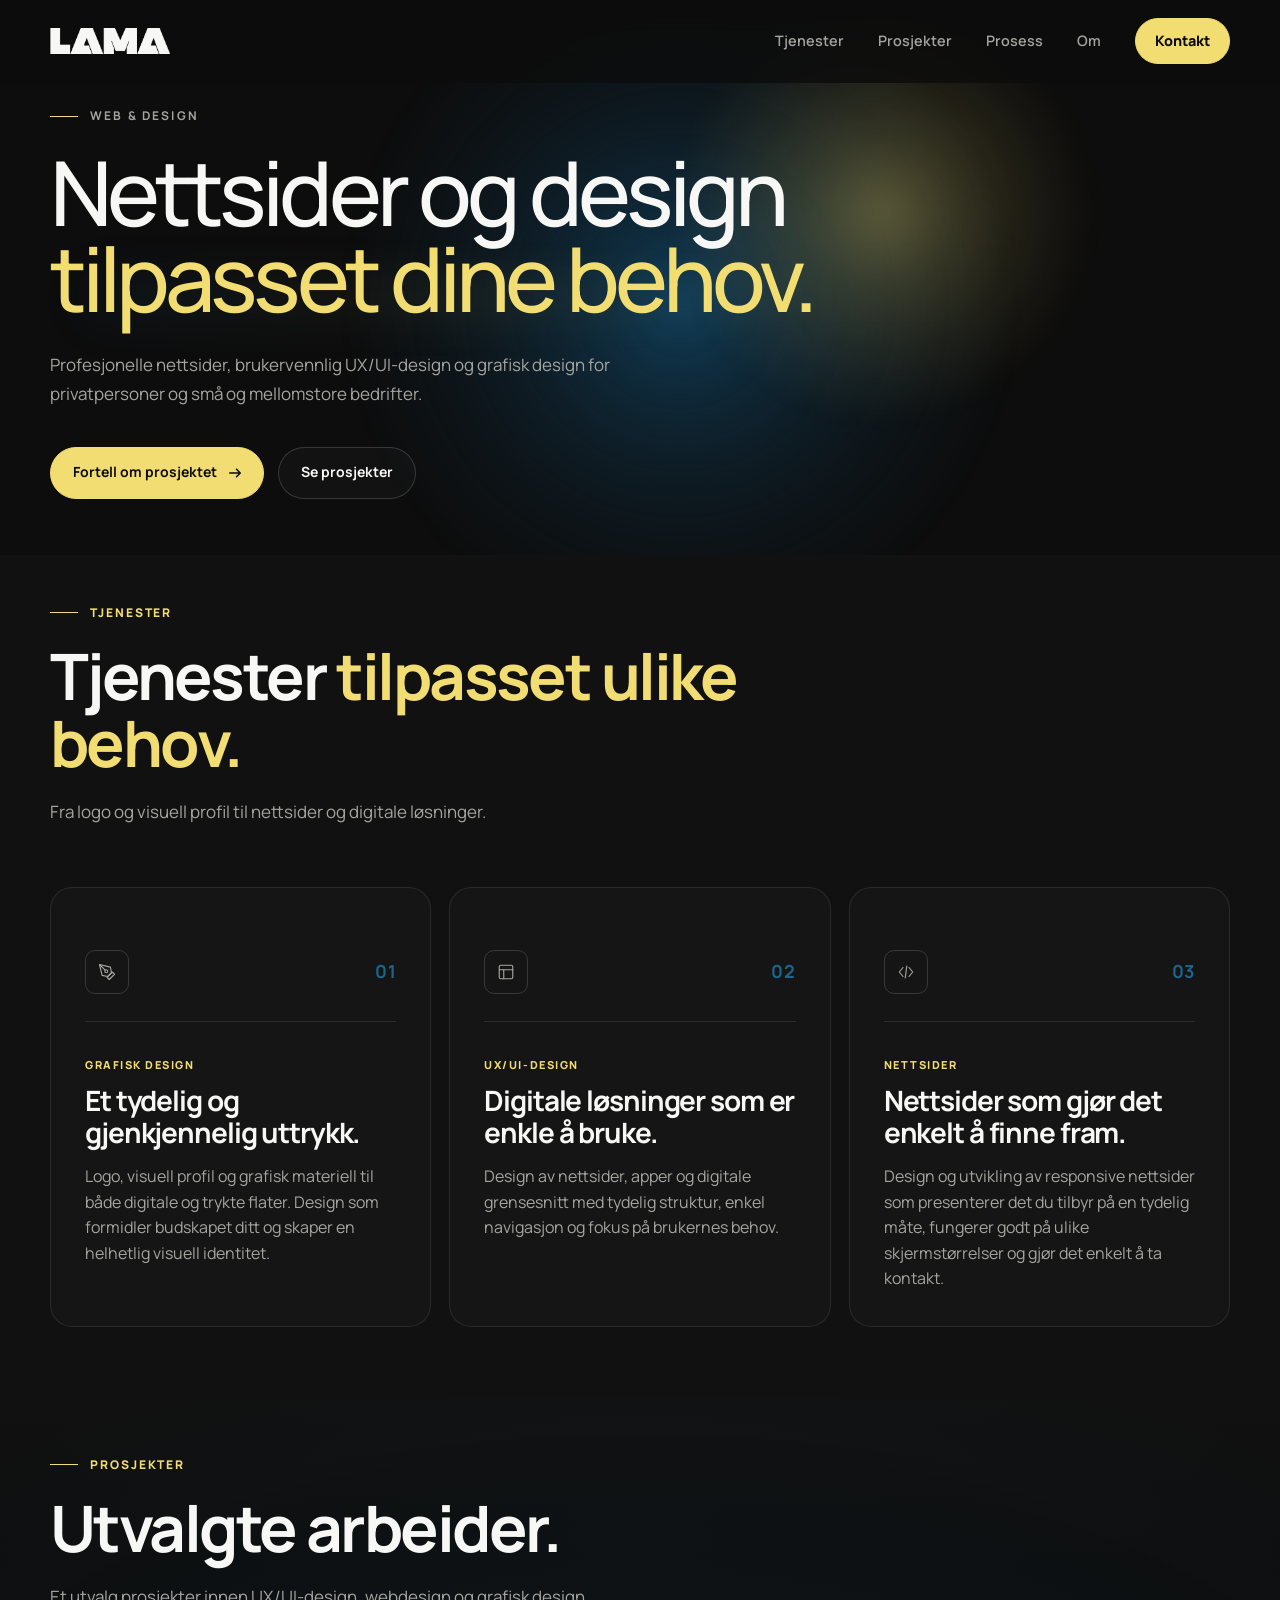
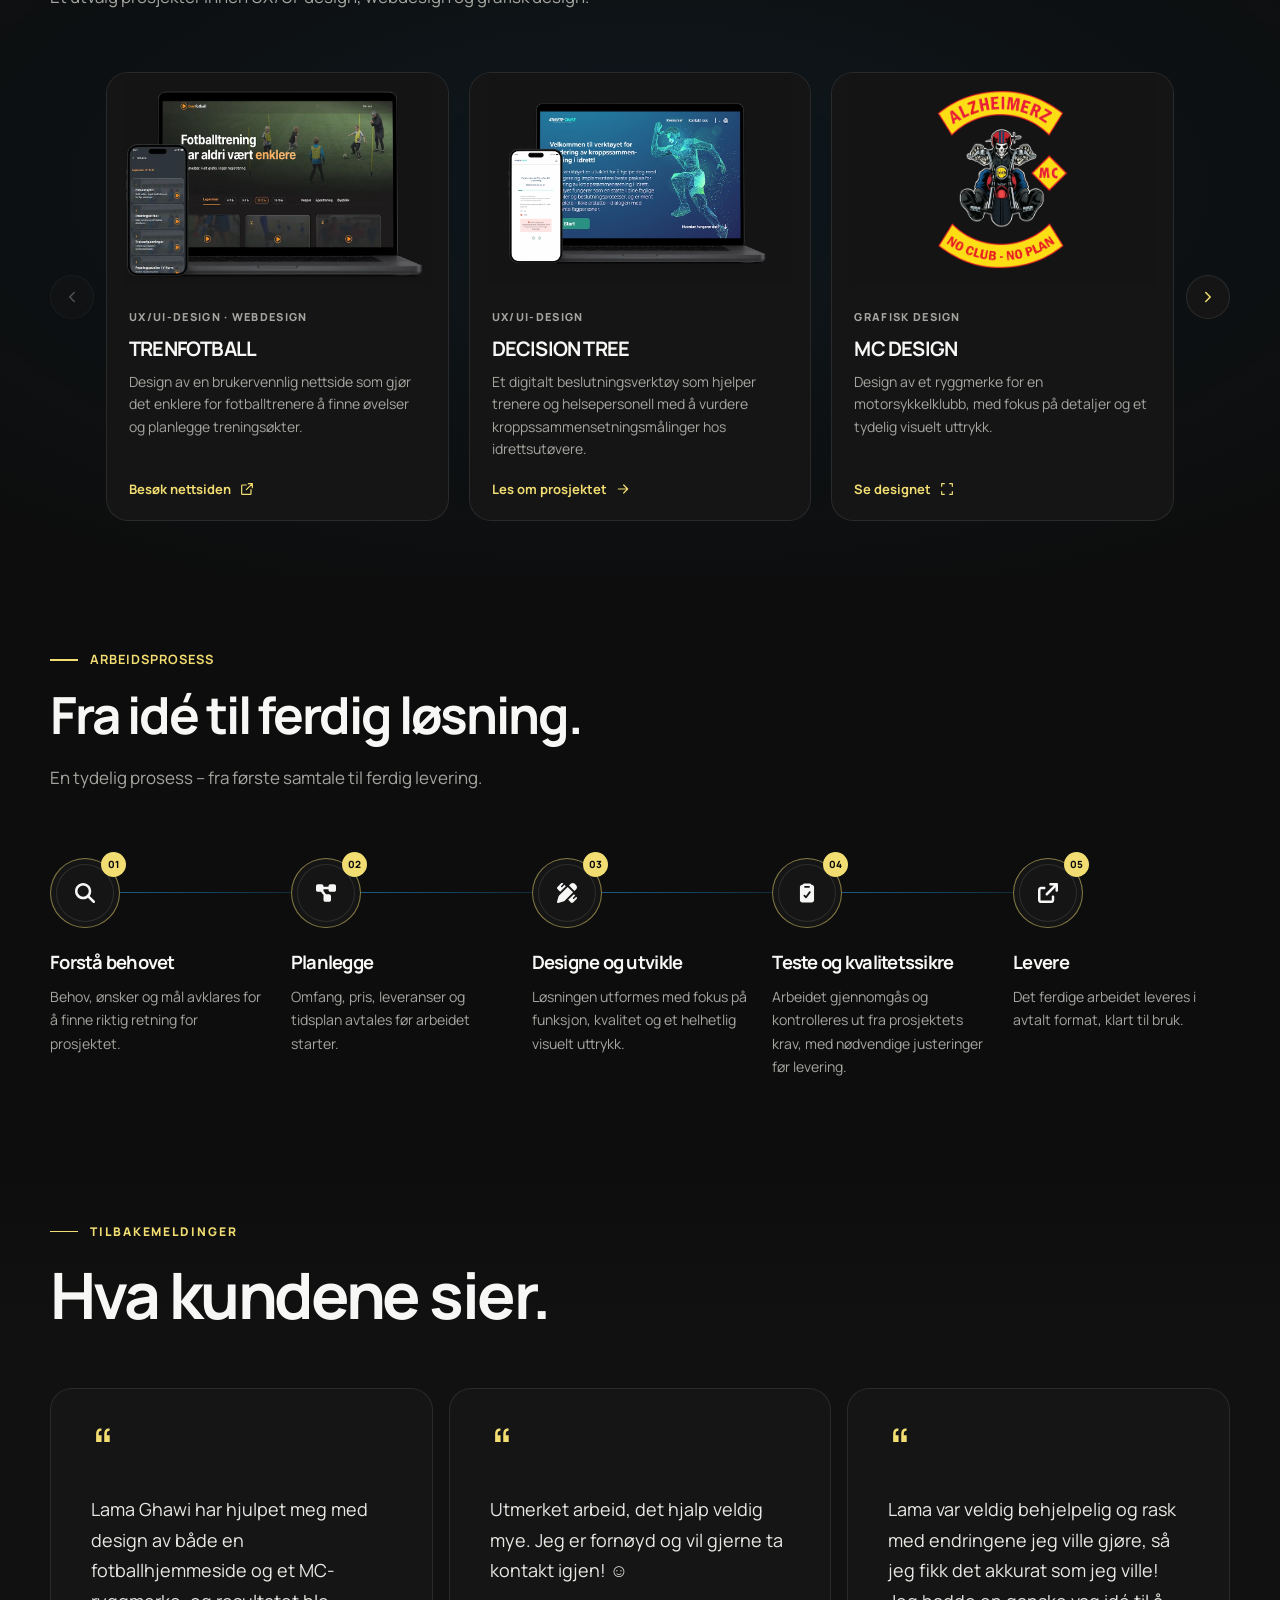
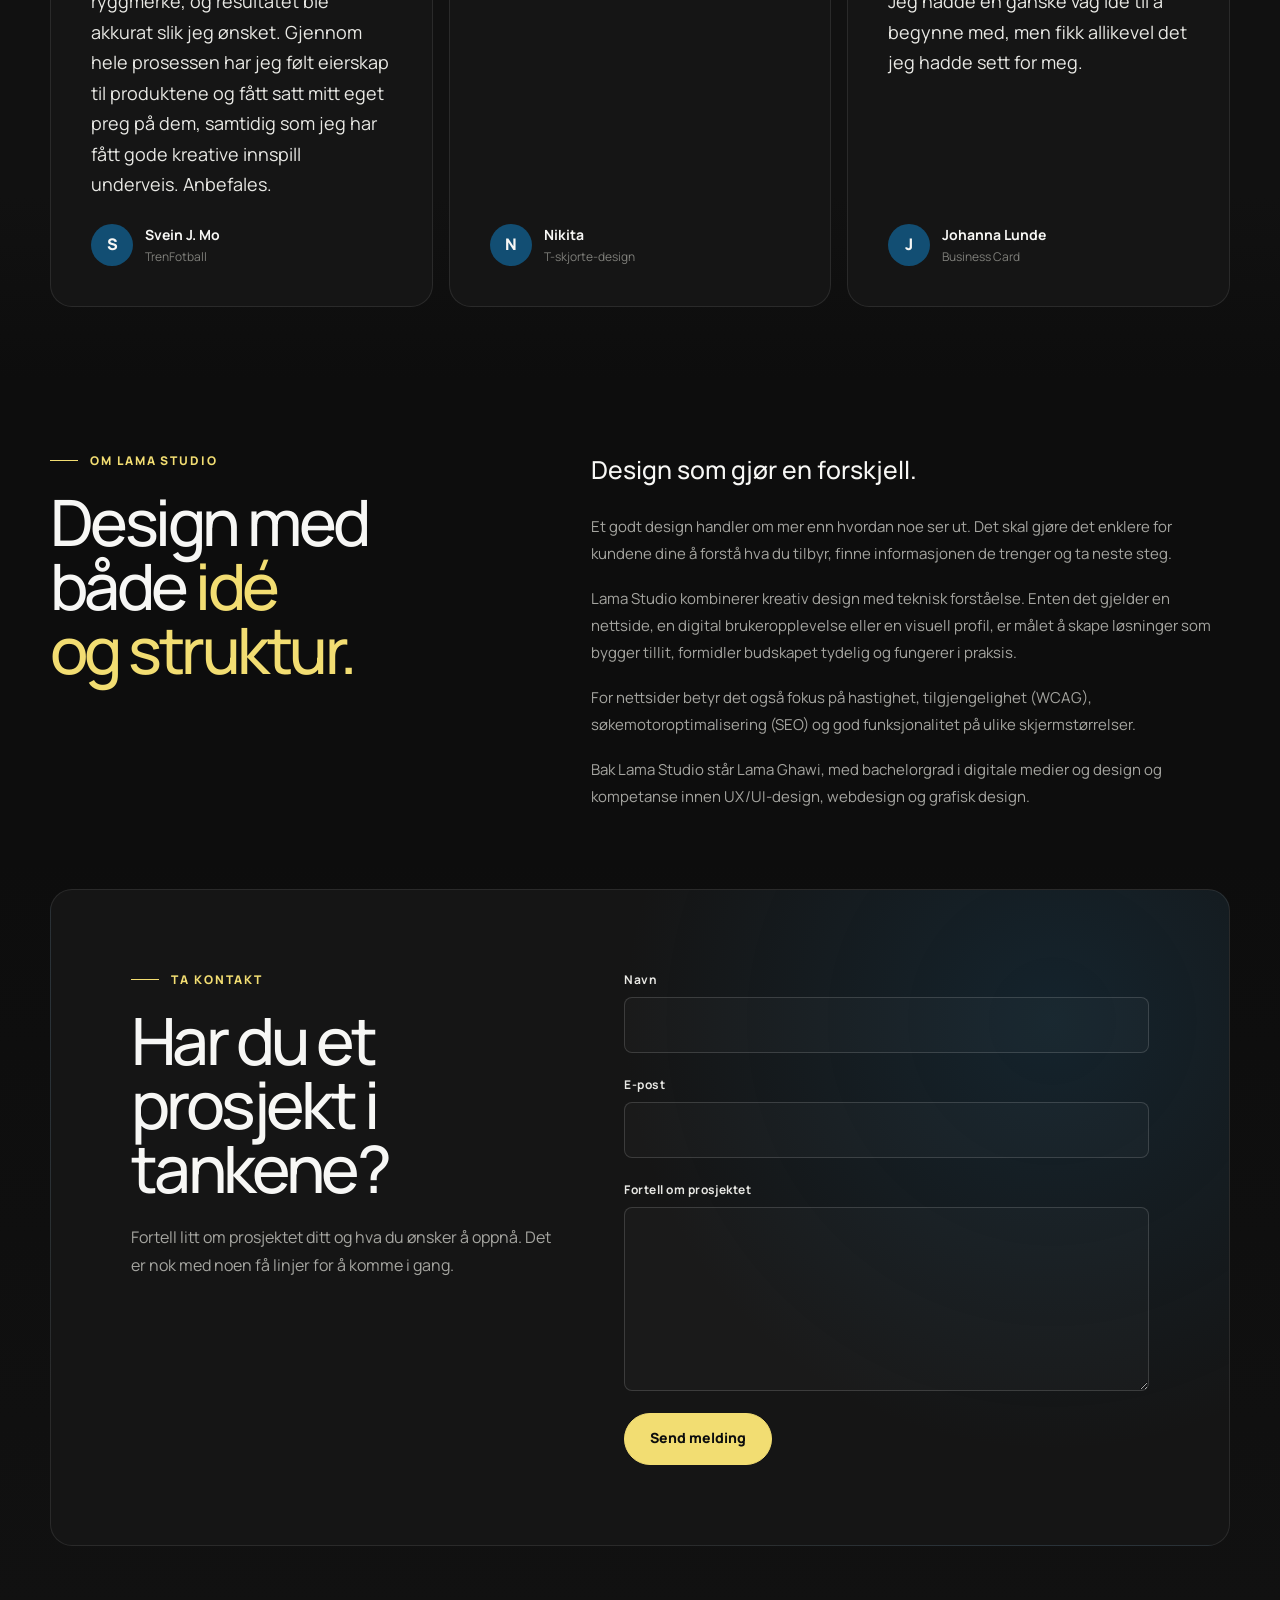
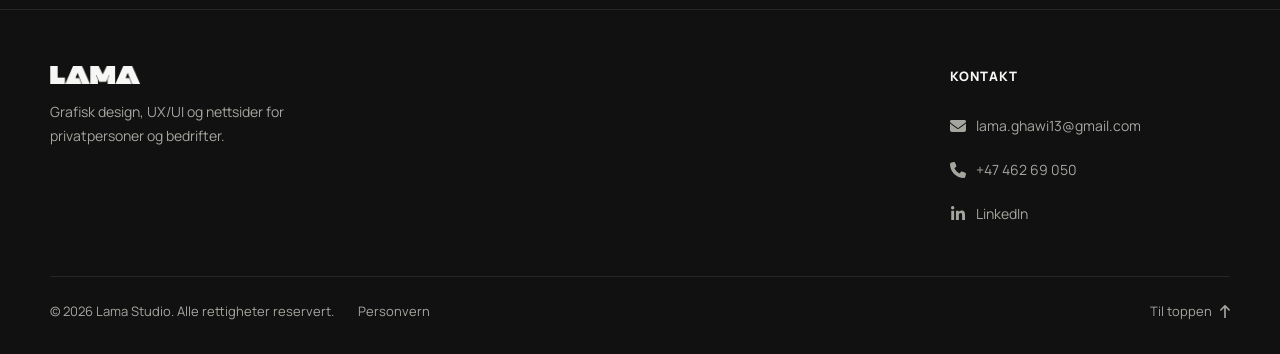
==== commit 4f2ffa50: "visit card" ====
--- a/index.html
+++ b/index.html
@@ -719,8 +719,64 @@
           </article>
 
 
+
+
           <!-- =================================================
-               PROJECT 05 — T-SKJORTE DESIGN
+               PROJECT 05 — Visitkort – Dyrefotograf
+          ================================================== -->
+
+           <article class="project-card project-card--interactive">
+
+            <div class="project-card-image">
+
+              <img
+                src="assets/images/Business_Card_Mockup_3.webp"
+                alt="Business_Card – Business_Card_Mockup"
+                loading="lazy"
+              >
+
+            </div>
+
+
+            <div class="project-card-content">
+
+              <p class="project-card-type">
+                Grafisk design
+              </p>
+
+              <h3>
+                BUSINESS CARD
+              </h3>
+
+              <p class="project-card-description">
+                Prosjektet inkluderte design av visittkort og klargjøring av trykkfiler, slik at materialet var klart for profesjonell trykking.
+              </p>
+
+              <span class="project-card-action-label" aria-hidden="true">
+                Se designet
+                <svg viewBox="0 0 24 24" focusable="false">
+                  <path d="M4 8V4h4M16 4h4v4M20 16v4h-4M8 20H4v-4" />
+                </svg>
+              </span>
+
+            </div>
+
+            <button
+              class="project-card-action"
+              type="button"
+              data-lightbox-src="assets/images/projects/Business_Card_Mockup_3.png"
+              data-lightbox-title="Business Card"
+              aria-label="Se designet av Business Card"
+              aria-haspopup="dialog"
+              aria-controls="project-lightbox"
+            ></button>
+
+          </article>
+
+
+
+          <!-- =================================================
+               PROJECT 06 — T-SKJORTE DESIGN
           ================================================== -->
 
           <article class="project-card project-card--interactive">
@@ -1128,7 +1184,49 @@
                 </strong>
 
                 <span>
-                  Kunde
+                  T-skjorte-design
+                </span>
+
+              </div>
+
+            </footer>
+
+          </article>
+
+
+          <!-- Testimonial 03 -->
+
+          <article class="testimonial-card">
+
+            <span
+              class="quote-icon"
+              aria-hidden="true"
+            >
+              “
+            </span>
+
+            <blockquote>
+              Lama var veldig behjelpelig og rask med endringene jeg ville gjøre, så jeg fikk det akkurat som jeg ville! Jeg hadde en ganske vag idé til å begynne med, men fikk allikevel det jeg hadde sett for meg.
+            </blockquote>
+
+
+            <footer class="testimonial-author">
+
+              <div
+                class="author-avatar"
+                aria-hidden="true"
+              >
+                J
+              </div>
+
+              <div>
+
+                <strong>
+                  Johanna Lunde
+                </strong>
+
+                <span>
+                  Business Card
                 </span>
 
               </div>
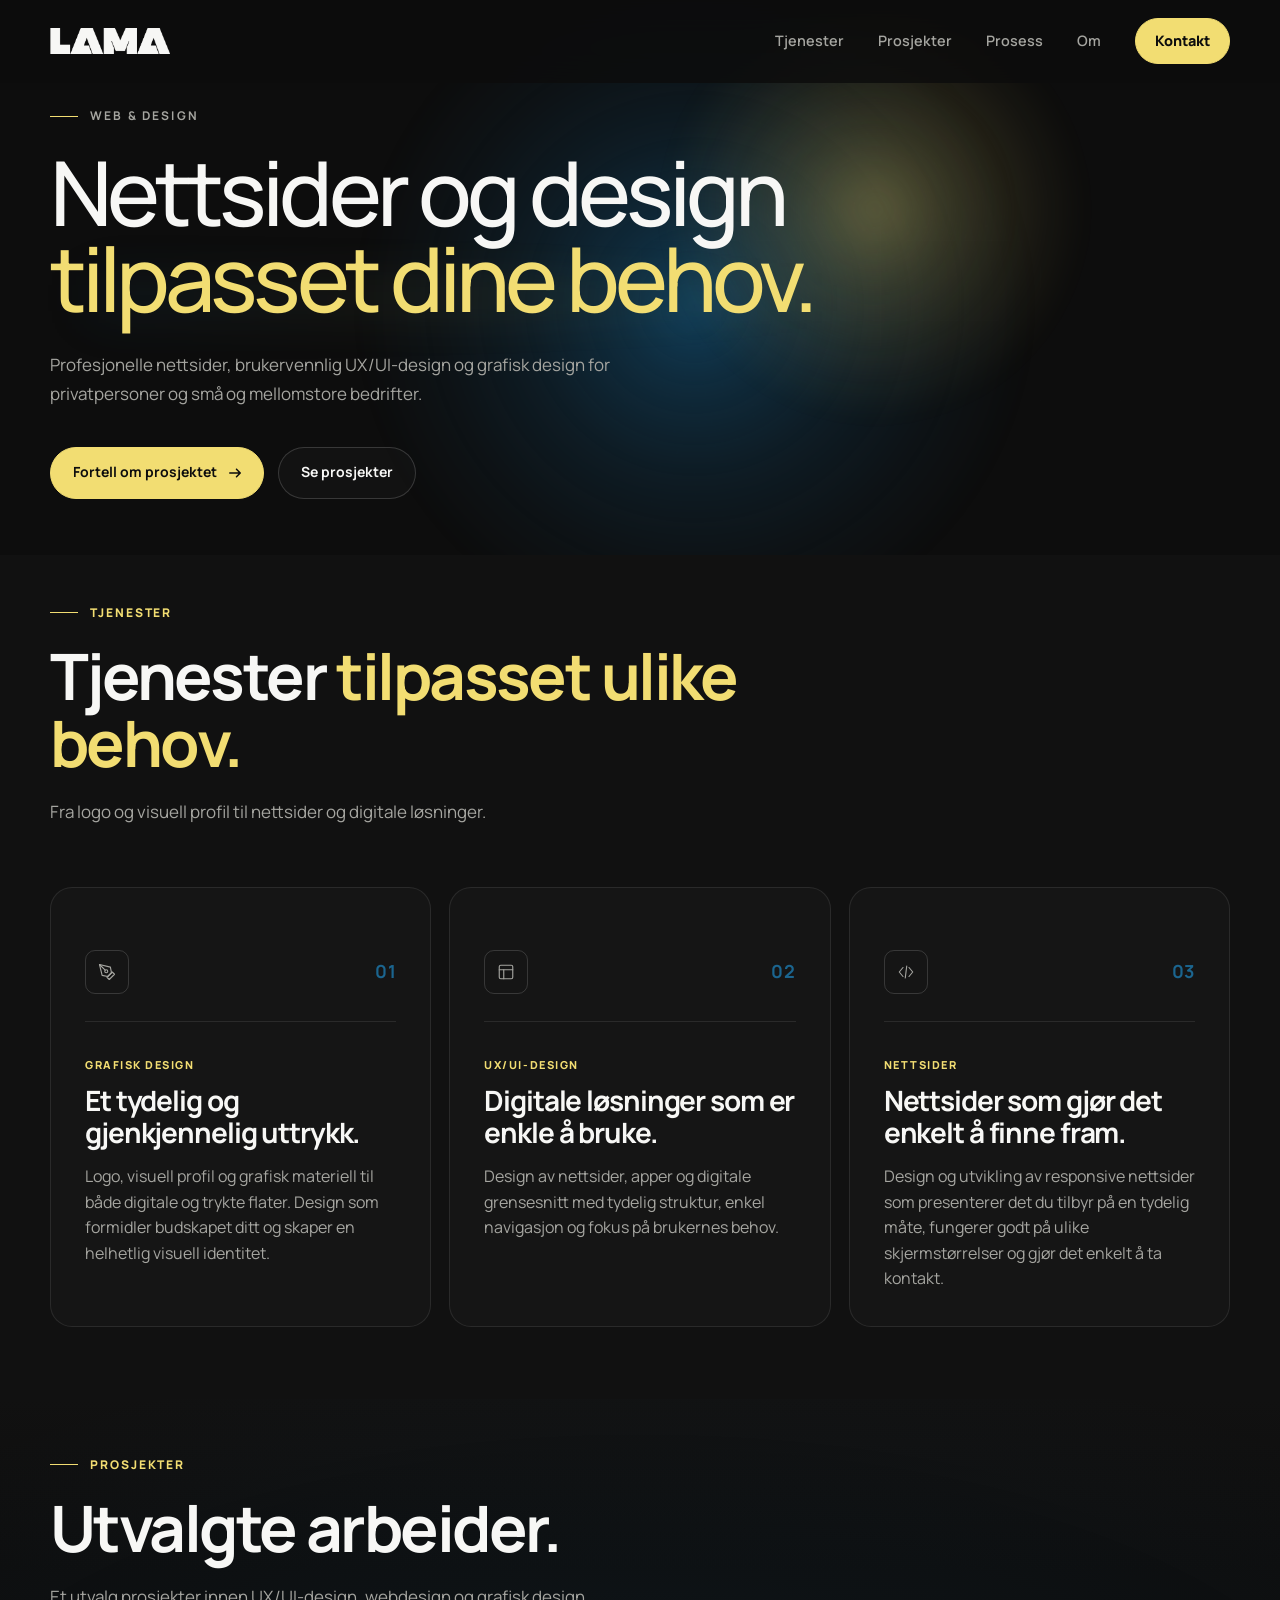
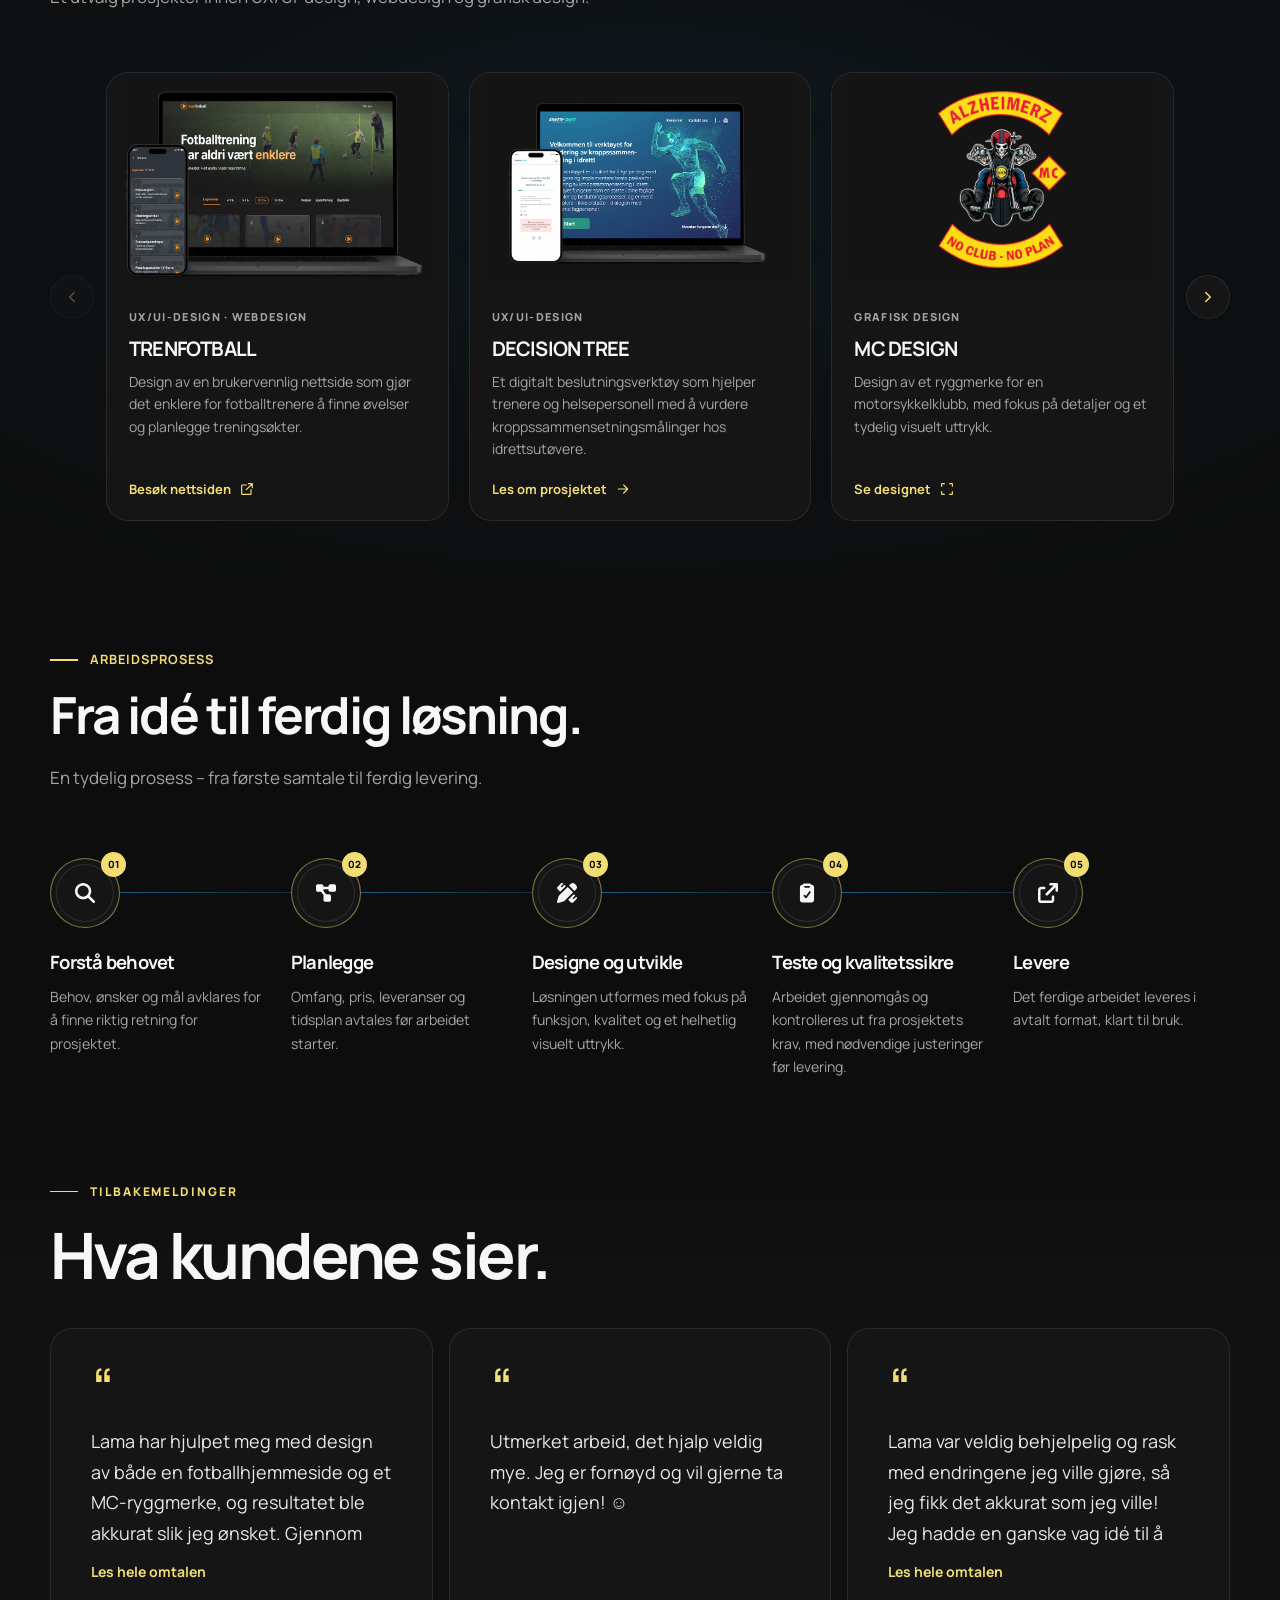
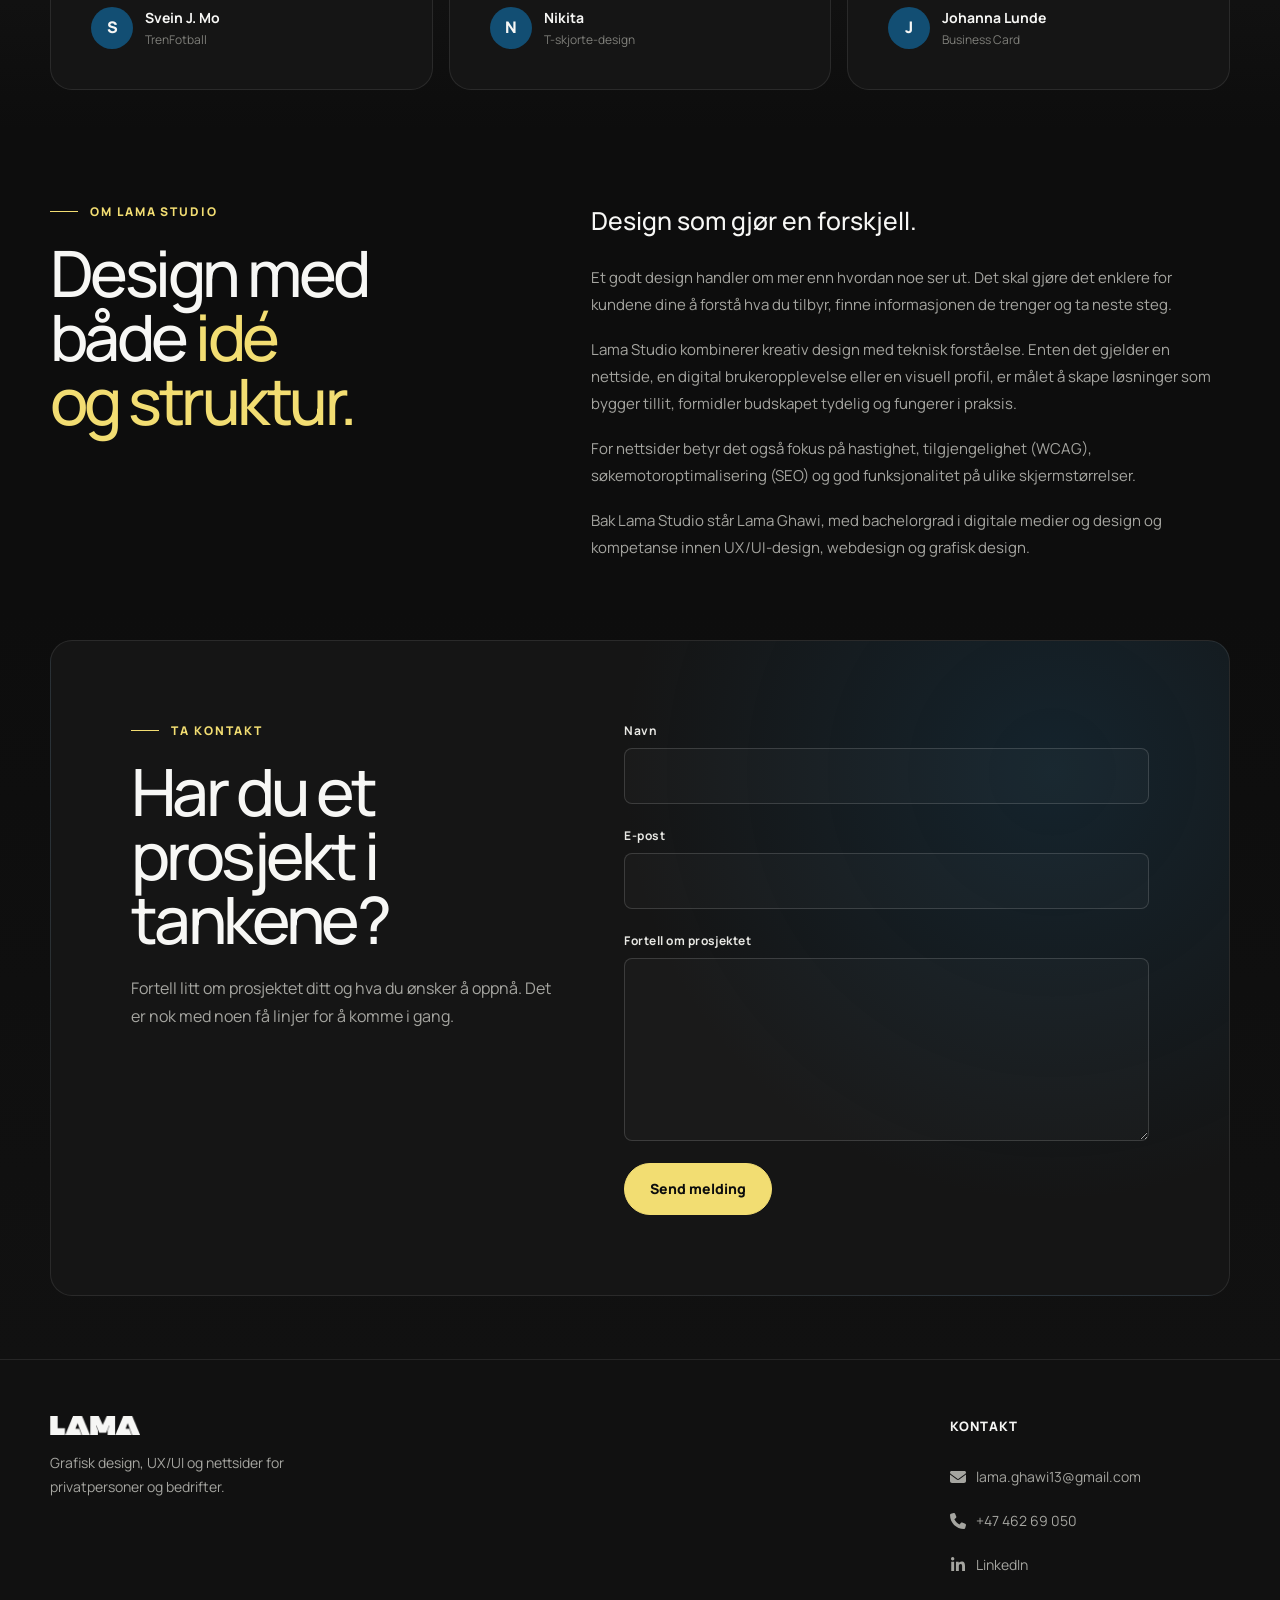
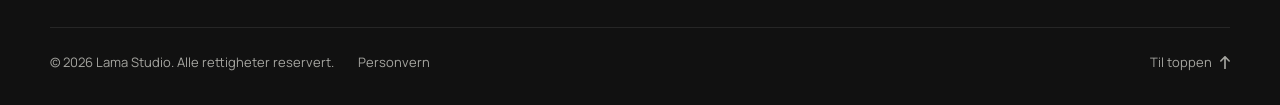
==== commit 723005ea: "tilbakemeldinger" ====
--- a/index.html
+++ b/index.html
@@ -122,7 +122,7 @@
         aria-label="Lama Studio – gå til toppen"
       >
         <img
-          src="assets/images/LOGO (2).png"
+          src="assets/images/logo.png"
           alt="Lama Studio"
         >
       </a>
@@ -285,7 +285,7 @@
 
         </div>
 
-        </div>
+        
 
       </div>
 
@@ -584,7 +584,7 @@
             <div class="project-card-image">
 
               <img
-                src="assets/images/TrenFotball .webp"
+                src="assets/images/TrenFotball.webp"
                 alt="TrenFotball – digital plattform for fotballtrening"
                 loading="lazy"
               >
@@ -667,7 +667,7 @@
 
 
           <!-- =================================================
-               PROJECT 04 — MC DESIGN
+               PROJECT 03 — MC DESIGN
           ================================================== -->
 
           <article class="project-card project-card--interactive">
@@ -722,7 +722,7 @@
 
 
           <!-- =================================================
-               PROJECT 05 — Visitkort – Dyrefotograf
+               PROJECT 04 — Visitkort – Dyrefotograf
           ================================================== -->
 
            <article class="project-card project-card--interactive">
@@ -731,7 +731,7 @@
 
               <img
                 src="assets/images/Business_Card_Mockup_3.webp"
-                alt="Business_Card – Business_Card_Mockup"
+                alt="Visittkort for dyrefotograf, vist som mockup"
                 loading="lazy"
               >
 
@@ -776,7 +776,7 @@
 
 
           <!-- =================================================
-               PROJECT 06 — T-SKJORTE DESIGN
+               PROJECT 05 — T-SKJORTE DESIGN
           ================================================== -->
 
           <article class="project-card project-card--interactive">
@@ -1115,38 +1115,52 @@
               “
             </span>
 
-            <blockquote>
-              Lama Ghawi har hjulpet meg med design av både en
-              fotballhjemmeside og et MC-ryggmerke, og resultatet ble
-              akkurat slik jeg ønsket. Gjennom hele prosessen har jeg
-              følt eierskap til produktene og fått satt mitt eget preg
-              på dem, samtidig som jeg har fått gode kreative innspill
-              underveis. Anbefales.
-            </blockquote>
-
-
-            <footer class="testimonial-author">
-
-              <div
-                class="author-avatar"
-                aria-hidden="true"
-              >
-                S
-              </div>
-
-              <div>
-
-                <strong>
-                  Svein J. Mo
-                </strong>
-
-                <span>
-                  TrenFotball
-                </span>
-
-              </div>
-
-            </footer>
+            <figure class="testimonial-quote">
+              <blockquote
+                class="testimonial-review"
+                id="testimonial-review-1"
+              >
+                Lama har hjulpet meg med design av både en
+                fotballhjemmeside og et MC-ryggmerke, og resultatet ble
+                akkurat slik jeg ønsket. Gjennom hele prosessen har jeg
+                følt eierskap til produktene og fått satt mitt eget preg
+                på dem, samtidig som jeg har fått gode kreative innspill
+                underveis. Anbefales.
+              </blockquote>
+
+              <button
+                class="testimonial-review-toggle"
+                type="button"
+                hidden
+                aria-expanded="false"
+                aria-controls="testimonial-review-1"
+              >
+                Les hele omtalen
+              </button>
+
+              <figcaption class="testimonial-author">
+
+                <div
+                  class="author-avatar"
+                  aria-hidden="true"
+                >
+                  S
+                </div>
+
+                <div>
+
+                  <strong>
+                    Svein J. Mo
+                  </strong>
+
+                  <span>
+                    TrenFotball
+                  </span>
+
+                </div>
+
+              </figcaption>
+            </figure>
 
           </article>
 
@@ -1162,34 +1176,48 @@
               “
             </span>
 
-            <blockquote>
-              Utmerket arbeid, det hjalp veldig mye.
-              Jeg er fornøyd og vil gjerne ta kontakt igjen! ☺️
-            </blockquote>
-
-
-            <footer class="testimonial-author">
-
-              <div
-                class="author-avatar"
-                aria-hidden="true"
-              >
-                N
-              </div>
-
-              <div>
-
-                <strong>
-                  Nikita
-                </strong>
-
-                <span>
-                  T-skjorte-design
-                </span>
-
-              </div>
-
-            </footer>
+            <figure class="testimonial-quote">
+              <blockquote
+                class="testimonial-review"
+                id="testimonial-review-2"
+              >
+                Utmerket arbeid, det hjalp veldig mye.
+                Jeg er fornøyd og vil gjerne ta kontakt igjen! ☺️
+              </blockquote>
+
+              <button
+                class="testimonial-review-toggle"
+                type="button"
+                hidden
+                aria-expanded="false"
+                aria-controls="testimonial-review-2"
+              >
+                Les hele omtalen
+              </button>
+
+              <figcaption class="testimonial-author">
+
+                <div
+                  class="author-avatar"
+                  aria-hidden="true"
+                >
+                  N
+                </div>
+
+                <div>
+
+                  <strong>
+                    Nikita
+                  </strong>
+
+                  <span>
+                    T-skjorte-design
+                  </span>
+
+                </div>
+
+              </figcaption>
+            </figure>
 
           </article>
 
@@ -1205,33 +1233,47 @@
               “
             </span>
 
-            <blockquote>
-              Lama var veldig behjelpelig og rask med endringene jeg ville gjøre, så jeg fikk det akkurat som jeg ville! Jeg hadde en ganske vag idé til å begynne med, men fikk allikevel det jeg hadde sett for meg.
-            </blockquote>
-
-
-            <footer class="testimonial-author">
-
-              <div
-                class="author-avatar"
-                aria-hidden="true"
-              >
-                J
-              </div>
-
-              <div>
-
-                <strong>
-                  Johanna Lunde
-                </strong>
-
-                <span>
-                  Business Card
-                </span>
-
-              </div>
-
-            </footer>
+            <figure class="testimonial-quote">
+              <blockquote
+                class="testimonial-review"
+                id="testimonial-review-3"
+              >
+                Lama var veldig behjelpelig og rask med endringene jeg ville gjøre, så jeg fikk det akkurat som jeg ville! Jeg hadde en ganske vag idé til å begynne med, men fikk allikevel det jeg hadde sett for meg.
+              </blockquote>
+
+              <button
+                class="testimonial-review-toggle"
+                type="button"
+                hidden
+                aria-expanded="false"
+                aria-controls="testimonial-review-3"
+              >
+                Les hele omtalen
+              </button>
+
+              <figcaption class="testimonial-author">
+
+                <div
+                  class="author-avatar"
+                  aria-hidden="true"
+                >
+                  J
+                </div>
+
+                <div>
+
+                  <strong>
+                    Johanna Lunde
+                  </strong>
+
+                  <span>
+                    Business Card
+                  </span>
+
+                </div>
+
+              </figcaption>
+            </figure>
 
           </article>
 
@@ -1353,14 +1395,14 @@
 
               <!-- Spam protection -->
 
-              <input
-                type="checkbox"
-                name="botcheck"
-                class="hidden-field"
-                tabindex="-1"
-                autocomplete="off"
-                aria-hidden="true"
-              >
+              <div class="hidden-field" aria-hidden="true">
+                <input
+                  type="checkbox"
+                  name="botcheck"
+                  tabindex="-1"
+                  autocomplete="off"
+                >
+              </div>
 
 
               <!-- Email subject -->
@@ -1438,29 +1480,12 @@
               </button>
 
 
-              <!-- Success message -->
-
               <p
-                class="form-status form-status--success"
+                class="form-status"
+                id="formStatus"
                 role="status"
-                hidden
-              >
-                Takk for meldingen! Du får svar så snart som mulig.
-              </p>
-
-
-              <!-- Error message -->
-
-              <p
-                class="form-status form-status--error"
-                role="alert"
-                hidden
-              >
-                Noe gikk galt. Prøv igjen, eller ta kontakt direkte på e-post:
-                <a href="mailto:lama.ghawi13@gmail.com">
-                  lama.ghawi13@gmail.com
-                </a>.
-              </p>
+                aria-live="polite"
+              ></p>
 
           </form>
 
@@ -1522,7 +1547,7 @@
           aria-label="Lama Studio – gå til toppen"
         >
           <img
-            src="assets/images/LOGO (2).png"
+            src="assets/images/logo.png"
             alt="Lama Studio"
           >
         </a>
--- a/css/main.css
+++ b/css/main.css
@@ -18,4 +18,16 @@
 @import url("./sections/process.css");
 @import url("./sections/testimonials.css");
 @import url("./sections/about.css");
-@import url("./sections/contact.css");+@import url("./sections/contact.css");
+
+.form-status:empty {
+  display: none;
+}
+
+.hidden-field {
+  position: absolute;
+  left: -9999px;
+  width: 1px;
+  height: 1px;
+  overflow: hidden;
+}
